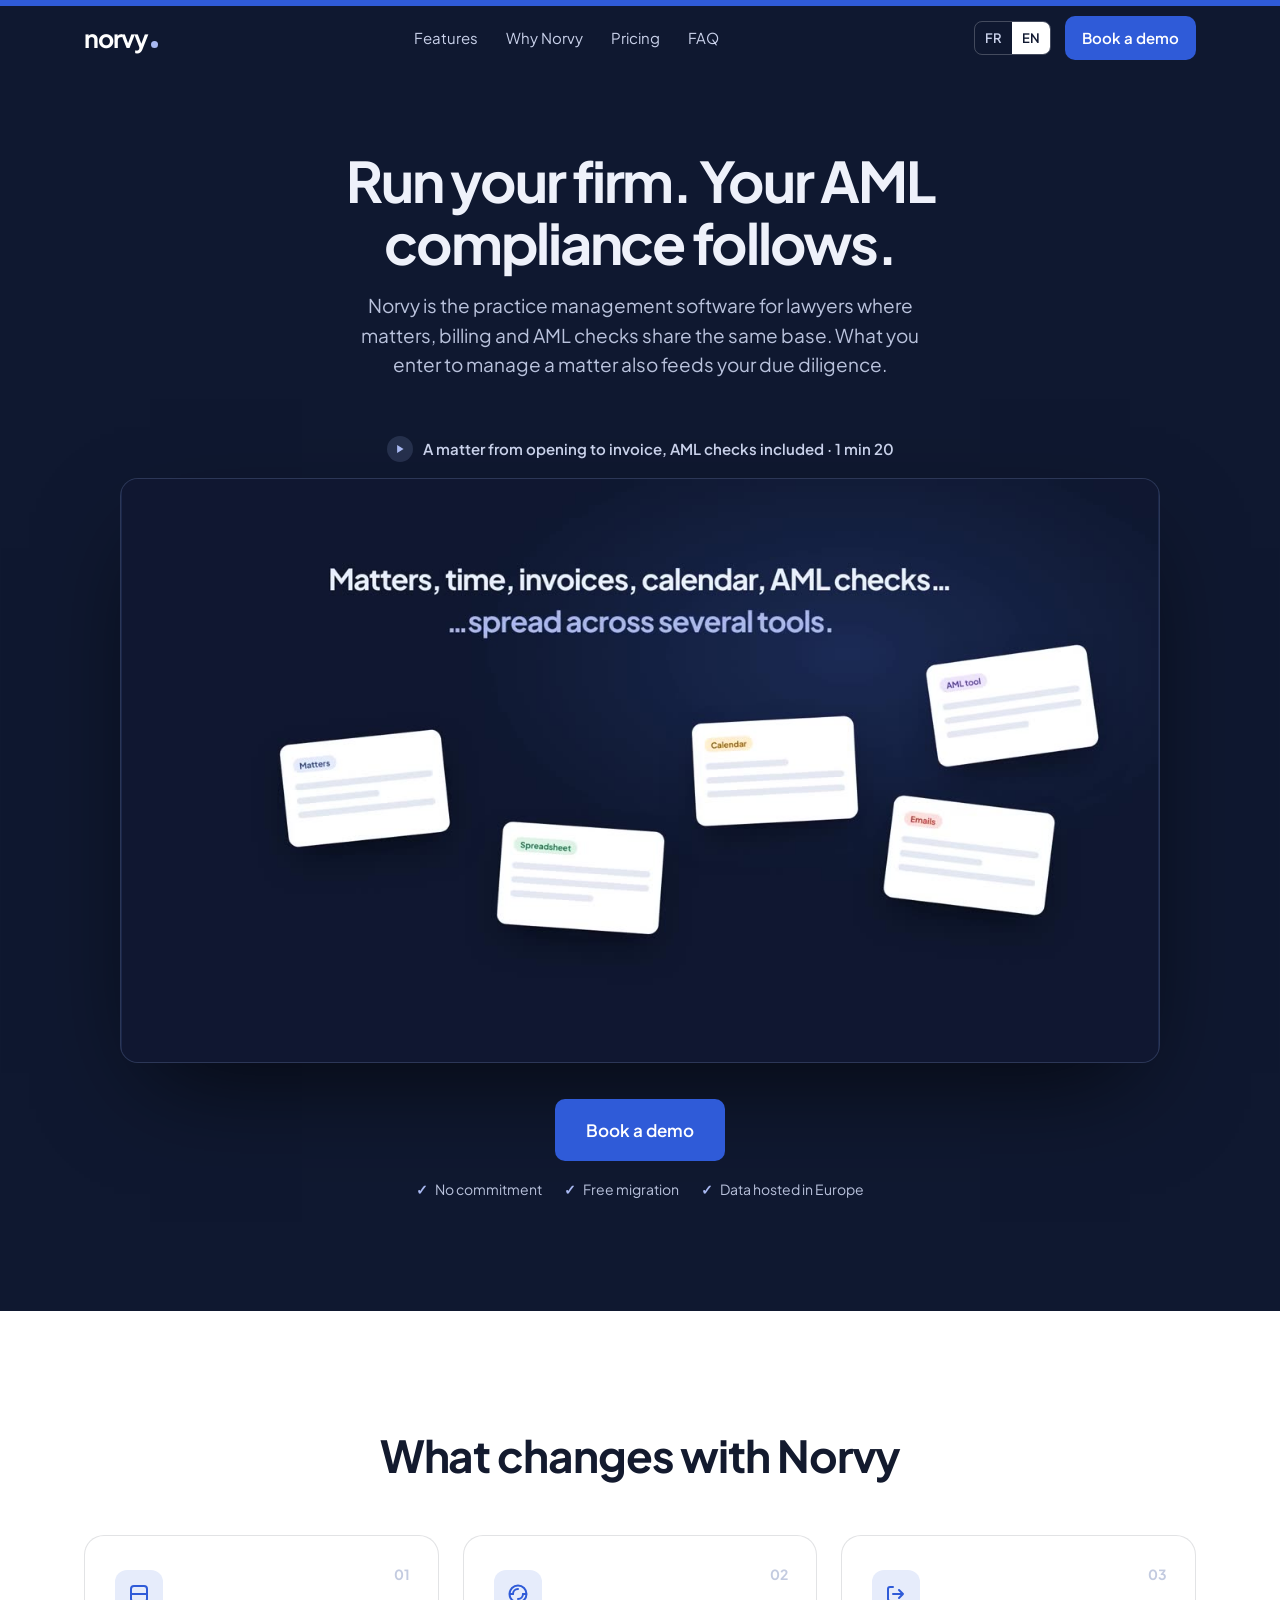
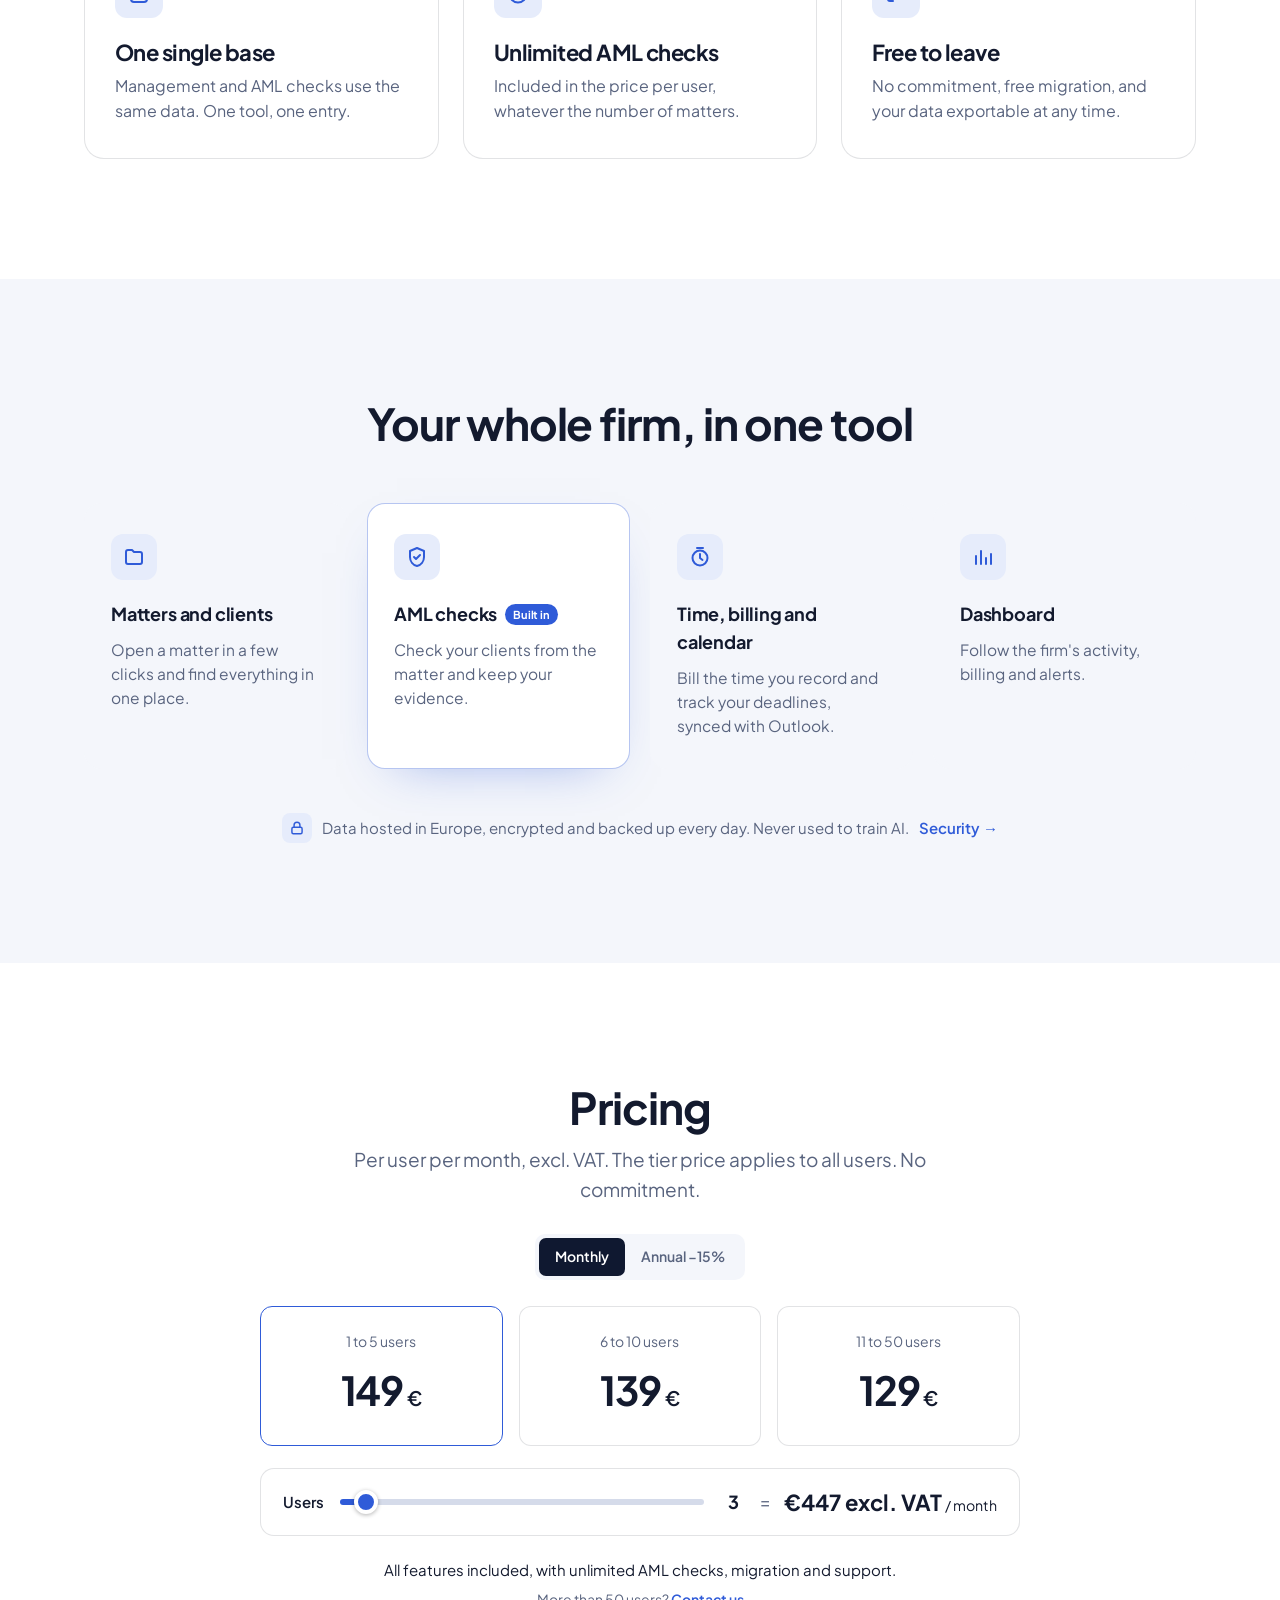
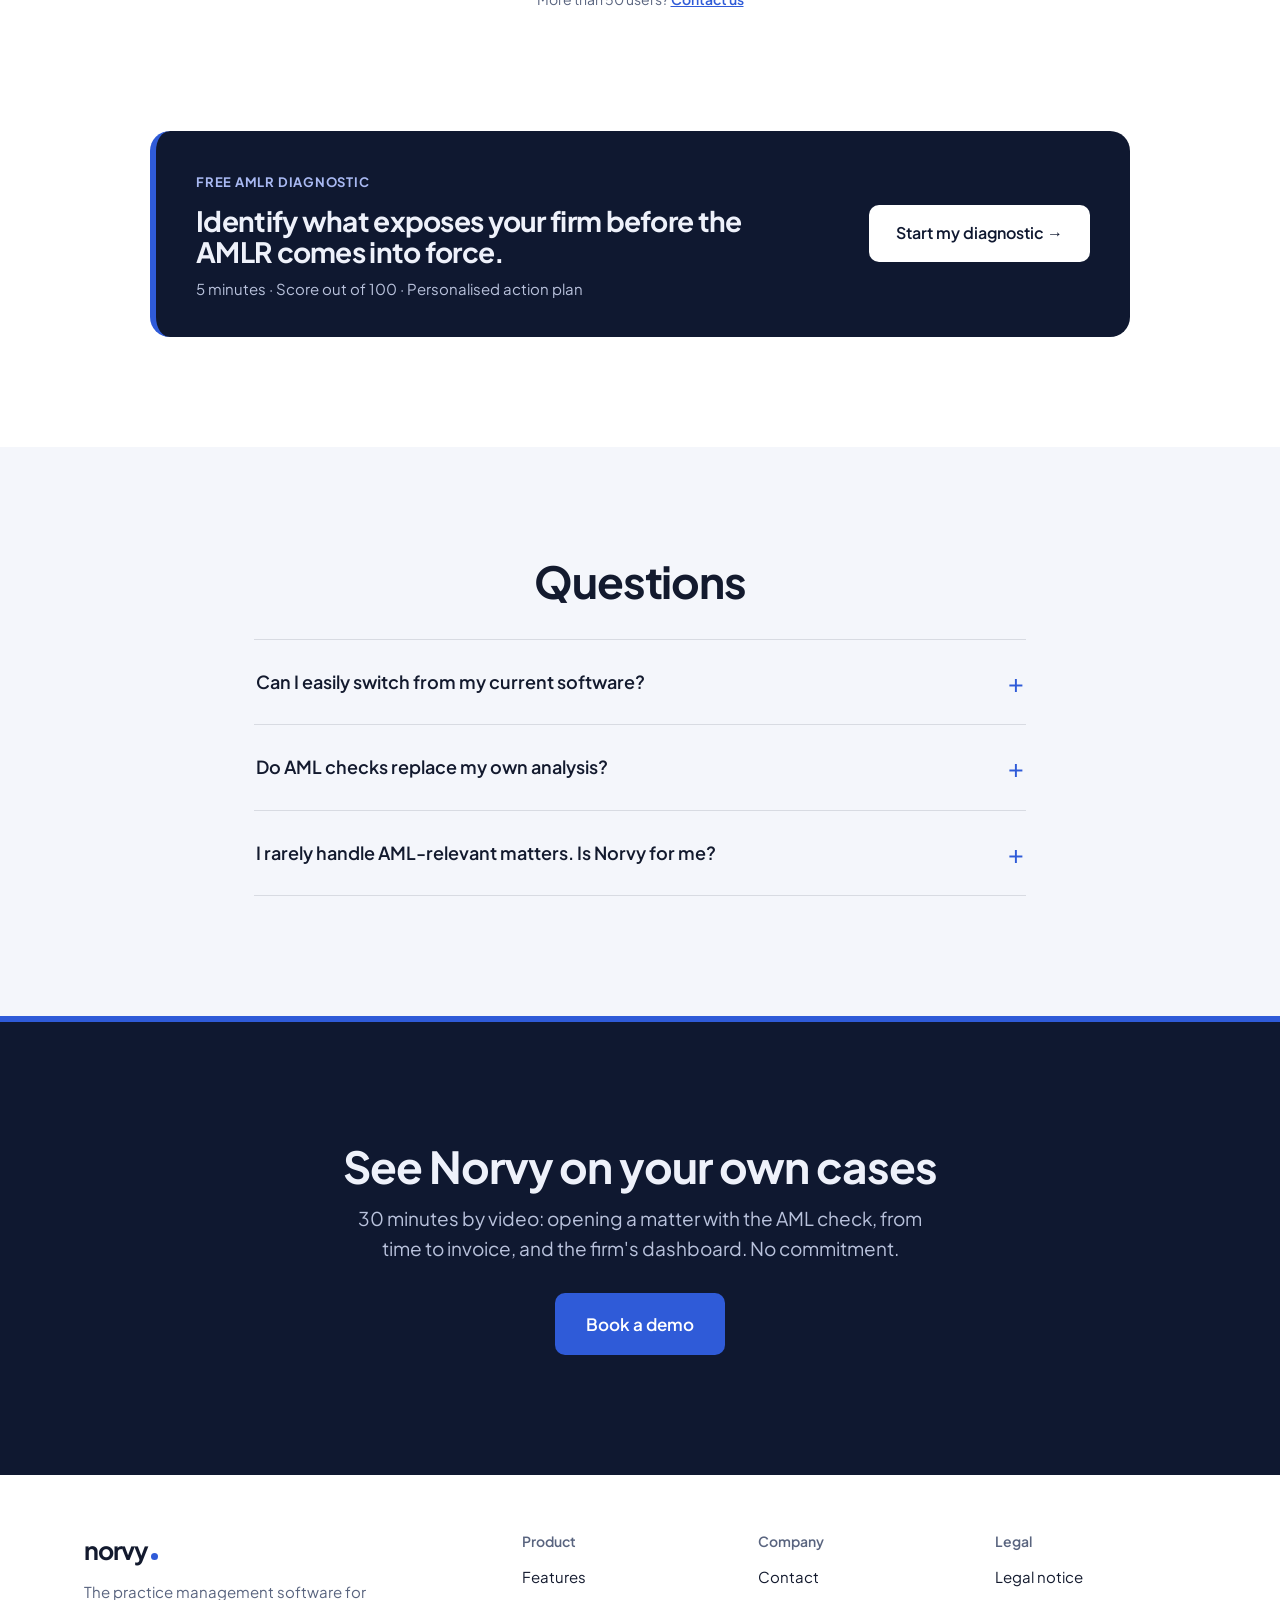
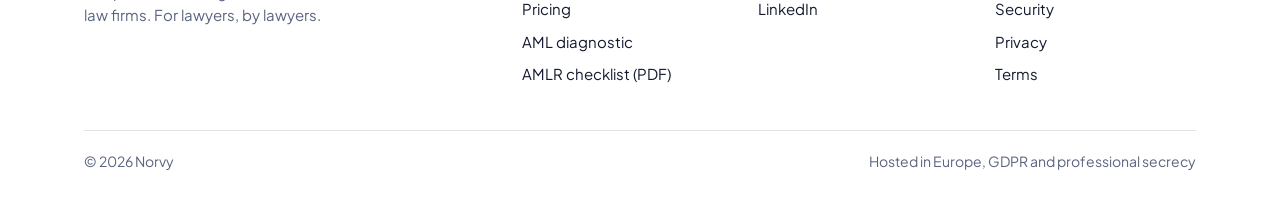
==== index.html @ cf304dd3 "Vidéo : organigramme de détention multi-niveaux (FR/EN) Co-Authored-By: Claude Opus 5.5 <noreply@ant" ====
<!DOCTYPE html>
<html lang="fr">
<head>
<meta charset="utf-8">
<meta name="viewport" content="width=device-width, initial-scale=1">
<title>Norvy — Gérez votre cabinet. Votre conformité AML suit.</title>
<meta name="description" content="Norvy, le logiciel de gestion pour avocats où dossiers, facturation et contrôles AML partagent la même base. Sans engagement, migration offerte.">
<meta name="theme-color" content="#0F1830">
<link rel="icon" href="favicon.svg" type="image/svg+xml">
<link rel="canonical" href="https://www.norvy.lu/">
<meta property="og:type" content="website">
<meta property="og:site_name" content="Norvy">
<meta property="og:url" content="https://www.norvy.lu/">
<meta property="og:title" content="Gérez votre cabinet. Votre conformité AML suit. — Norvy">
<meta property="og:description" content="Dossiers, heures, factures, agenda et contrôles AML dans un seul outil.">
<meta property="og:image" content="https://www.norvy.lu/og-image.png">
<meta property="og:image:width" content="1200">
<meta property="og:image:height" content="630">
<meta property="og:locale" content="fr_FR">
<meta property="og:locale:alternate" content="en_GB">
<meta name="twitter:card" content="summary_large_image">
<link rel="preload" href="assets/fonts/jakarta.woff2" as="font" type="font/woff2" crossorigin>
<link href="https://assets.calendly.com/assets/external/widget.css" rel="stylesheet">
<script src="https://assets.calendly.com/assets/external/widget.js" async></script>
<style>
@font-face{font-family:"Jakarta";src:url(assets/fonts/jakarta.woff2) format("woff2");font-weight:200 800;font-style:normal;font-display:swap}
:root{--ink:#0F1830;--navy:#1A2649;--paper:#F4F6FB;--text:#131A2E;--muted:#59647F;--blue:#2F5BD8;--peri:#A9B9F2;--line:rgba(19,26,46,.12);--band:6px;
  --ok:#16794A;--okbg:#DDF3E6;--warn:#9A6400;--warnbg:#FFF0D1;--bad:#C2372D;--badbg:#FBE1DF;--app:#4F6CA8}
*{box-sizing:border-box}
html{scroll-behavior:smooth;scroll-padding-top:72px}
body{margin:0;font-family:"Jakarta",-apple-system,BlinkMacSystemFont,"Segoe UI",Arial,sans-serif;color:var(--text);background:#fff;font-size:17px;line-height:1.55;-webkit-font-smoothing:antialiased}
a{color:inherit}
:focus-visible{outline:3px solid var(--blue);outline-offset:3px;border-radius:6px}
.wrap{max-width:1160px;margin:0 auto;padding:0 24px}
h1,h2,h3{margin:0;font-weight:700;letter-spacing:-.025em;line-height:1.1}
h2{font-size:clamp(30px,4vw,44px)}
.sub{font-size:19px;color:var(--muted);max-width:600px;margin:14px 0 0}
.dark .sub{color:#B9C2DC}
section{padding:100px 0}
.dark{background:var(--ink);color:#EEF1FA}
.paper{background:var(--paper)}
.center{text-align:center}.center .sub{margin-left:auto;margin-right:auto}
.btn{display:inline-flex;align-items:center;justify-content:center;gap:10px;font:inherit;font-size:16px;font-weight:600;text-decoration:none;padding:15px 26px;border-radius:10px;border:1.5px solid transparent;cursor:pointer;transition:background .15s,transform .15s}
.btn:hover{transform:translateY(-1px)}
.btn-primary{background:var(--blue);color:#fff}.btn-primary:hover{background:#2449B8}
.btn-ghost{background:transparent;color:inherit;border-color:currentColor}
.btn-light{background:#fff;color:var(--ink)}.btn-light:hover{background:#E6EBFA}
.ctas{display:flex;gap:14px;flex-wrap:wrap}

/* nav */
.nav{position:sticky;top:0;z-index:60;background:var(--ink);color:#fff;border-top:var(--band) solid var(--blue)}
.nav .wrap{height:64px;display:flex;align-items:center;justify-content:space-between;gap:20px}
.logo{font-size:25px;font-weight:700;letter-spacing:-.04em;text-decoration:none;color:#fff}
.logo i{display:inline-block;width:7px;height:7px;border-radius:50%;background:var(--peri);margin-left:3px}
.navlinks{display:flex;gap:28px;font-size:15px}
.navlinks a{text-decoration:none;color:#C9D1EA}.navlinks a:hover{color:#fff}
.navright{display:flex;align-items:center;gap:14px}
.lang{display:inline-flex;border:1px solid rgba(255,255,255,.22);border-radius:8px;overflow:hidden}
.lang button{font:inherit;font-size:13px;font-weight:600;background:transparent;color:#C9D1EA;border:0;padding:6px 10px;cursor:pointer}
.lang button[aria-pressed="true"]{background:#fff;color:var(--ink)}
.nav .btn{padding:9px 16px;font-size:15px}
.burger{display:none;background:none;border:0;color:#fff;cursor:pointer;padding:8px}
.mobmenu{display:none;background:var(--ink);border-top:1px solid rgba(255,255,255,.1)}
.mobmenu a{display:block;padding:16px 24px;color:#fff;text-decoration:none;border-bottom:1px solid rgba(255,255,255,.08)}
.mobmenu.open{display:block}

/* hero */
.hero{padding:80px 0 0;text-align:center;overflow:hidden}
.hero h1{font-size:clamp(38px,5.6vw,66px);letter-spacing:-.04em;max-width:900px;margin:0 auto}
.hero .sub{font-size:20px;margin:20px auto 34px;max-width:640px}
.hero .ctas{justify-content:center}
.play{display:inline-flex;width:30px;height:30px;border-radius:50%;background:rgba(47,91,216,.15);align-items:center;justify-content:center}
.btn-light .play{background:#E6ECFB}
.shotlabel{display:inline-block;margin:64px 0 14px;font-size:14px;color:var(--peri);font-weight:600}
.herostage{max-width:900px;margin:52px auto 0;position:relative}

/* maquette d'application (données fictives) */
.app{background:#F3F5F9;border-radius:16px 16px 0 0;box-shadow:0 30px 80px -20px rgba(0,0,0,.55);overflow:hidden;font-size:13px;color:#1B2235;text-align:left}
.app.round{border-radius:16px}
.app-top{background:#181C24;color:#fff;display:flex;align-items:center;justify-content:space-between;padding:12px 16px;gap:10px}
.app-top .lg{display:flex;align-items:center;gap:8px;font-weight:700;font-size:16px;letter-spacing:-.03em}
.app-top .lg b{display:inline-flex;width:24px;height:24px;border-radius:6px;background:var(--app);align-items:center;justify-content:center;font-size:13px}
.app-top .ttl{font-size:12px;color:#9AA4BE}
.app-body{padding:16px}
.welcome{background:#232A3B;color:#fff;border-radius:12px;padding:16px 18px}
.welcome small{color:#9AA4BE;font-size:11px}
.welcome strong{display:block;font-size:19px;margin:4px 0 2px;letter-spacing:-.02em}
.welcome p{margin:0;color:#B9C2DC;font-size:12px}
.kpis{display:grid;grid-template-columns:repeat(4,1fr);gap:8px;margin-top:12px}
.kpis div{background:#fff;border:1px solid #E1E5EE;border-radius:10px;padding:10px 12px}
.kpis small{display:block;font-size:10.5px;color:#7A849E;font-weight:600}
.kpis b{display:block;font-size:21px;letter-spacing:-.02em;margin-top:2px}
.kpis em{font-style:normal;font-size:11px;color:#7A849E}
.toasts{position:absolute;right:-230px;top:40px;display:grid;gap:10px;width:290px;z-index:2}
.toast{background:#fff;border-radius:12px;padding:12px 14px;box-shadow:0 16px 40px -12px rgba(0,0,0,.45);display:flex;gap:10px;align-items:center;font-size:13px;color:#1B2235;text-align:left;opacity:0;transform:translateX(24px)}
.toast b{display:block;font-size:13px}.toast span{color:#7A849E;font-size:12px}
.toast i{flex:none;width:30px;height:30px;border-radius:8px;display:flex;align-items:center;justify-content:center;font-style:normal;font-weight:800}
.go .toast{animation:toastin .5s ease forwards}
.go .toast:nth-child(2){animation-delay:1.4s}.go .toast:nth-child(3){animation-delay:2.8s}
@keyframes toastin{to{opacity:1;transform:none}}
.pill{display:inline-block;font-size:11px;font-weight:700;padding:3px 9px;border-radius:999px;white-space:nowrap}
.pill.ok{background:var(--okbg);color:var(--ok)}.pill.warn{background:var(--warnbg);color:var(--warn)}.pill.blue{background:#E6ECFB;color:#2F4A86}

/* moments de la journée */
.moments{display:grid;gap:96px;margin-top:64px}
.moment{display:grid;grid-template-columns:1fr 1.15fr;gap:64px;align-items:center}
.moment:nth-child(even) .mtext{order:2}
.moment>*,.diag>*,.pricebox>*{min-width:0}
.mnum{display:inline-flex;align-items:center;gap:10px;font-size:14px;font-weight:700;color:var(--blue);margin-bottom:12px}
.mnum b{display:inline-flex;width:28px;height:28px;border-radius:50%;background:var(--blue);color:#fff;align-items:center;justify-content:center;font-size:13px}
.moment h3{font-size:clamp(26px,3vw,34px)}
.moment p{font-size:18px;color:var(--muted);margin:12px 0 0;max-width:460px}
.gain{display:inline-flex;align-items:center;gap:8px;margin-top:18px;font-size:15px;font-weight:600;color:var(--ok);background:var(--okbg);padding:6px 12px;border-radius:999px}
.mvis .app{border-radius:16px;box-shadow:0 24px 60px -24px rgba(15,24,48,.45);border:1px solid #E1E5EE}
.mvis .app-body{min-height:300px}

/* animations communes */
.f{opacity:0;transform:translateY(8px);transition:opacity .4s ease,transform .4s ease}
.f.on{opacity:1;transform:none}
.field{background:#fff;border:1px solid #E1E5EE;border-radius:9px;padding:9px 12px;margin-bottom:8px;display:flex;justify-content:space-between;gap:10px}
.field small{color:#7A849E;font-size:11px;font-weight:600}
.field span{font-weight:600;font-size:13px;text-align:right}
.search{display:flex;align-items:center;gap:10px;background:#fff;border:2px solid var(--app);border-radius:10px;padding:11px 13px;margin-bottom:14px;font-size:15px;font-weight:600}
.caret{display:inline-block;width:2px;height:18px;background:var(--app);animation:blink 1s steps(1) infinite;vertical-align:middle}
@keyframes blink{50%{opacity:0}}
.chk{display:flex;align-items:center;justify-content:space-between;gap:10px;background:#fff;border:1px solid #E1E5EE;border-radius:9px;padding:11px 12px;margin-bottom:8px;font-weight:600}
.st{width:22px;height:22px;border-radius:50%;flex:none;border:2.5px solid #D5DCEB;border-top-color:var(--app);animation:spin .8s linear infinite}
.chk.done .st{animation:none;border:0;background:var(--ok);position:relative}
.chk.done .st::after{content:"";position:absolute;left:7px;top:4px;width:6px;height:10px;border:solid #fff;border-width:0 2.5px 2.5px 0;transform:rotate(45deg)}
.chk.flag .st{animation:none;border:0;background:#E7A529;position:relative}
.chk.flag .st::after{content:"!";position:absolute;inset:0;color:#fff;font-weight:800;text-align:center;line-height:22px;font-size:13px}
@keyframes spin{to{transform:rotate(360deg)}}
.banner{display:flex;align-items:center;gap:10px;background:var(--okbg);color:var(--ok);border-radius:10px;padding:11px 14px;font-weight:700;margin-top:12px}
.trow{display:grid;grid-template-columns:1fr auto;gap:10px;background:#fff;border:1px solid #E1E5EE;border-radius:9px;padding:10px 12px;margin-bottom:8px}
.trow span{color:#7A849E;font-size:12px}
.invoice{background:#fff;border:1px solid #E1E5EE;border-radius:12px;padding:16px;position:relative;margin-top:10px;overflow:hidden}
.invoice .tot{font-size:24px;font-weight:700;letter-spacing:-.02em}
.stamp{position:absolute;right:16px;top:14px;border:3px solid var(--ok);color:var(--ok);font-weight:800;font-size:15px;padding:3px 10px;border-radius:6px;transform:rotate(-8deg) scale(1.6);opacity:0;transition:transform .35s cubic-bezier(.3,1.6,.6,1),opacity .2s}
.stamp.on{transform:rotate(-8deg) scale(1);opacity:1}
.btnmock{display:inline-block;background:var(--app);color:#fff;font-weight:700;border-radius:8px;padding:9px 14px;font-size:13px}
.btnmock.press{animation:press .5s ease}
@keyframes press{50%{transform:scale(.94);background:#3B568F}}
.week{display:grid;grid-template-columns:repeat(5,1fr);gap:6px}
.week .d{background:#fff;border:1px solid #E1E5EE;border-radius:9px;min-height:200px;padding:8px 6px}
.week .d small{display:block;text-align:center;font-weight:700;color:#7A849E;font-size:11px;margin-bottom:8px}
.ev{border-radius:7px;padding:6px 7px;font-size:11px;font-weight:700;margin-bottom:6px;line-height:1.3}
.ev.a{background:#E6ECFB;color:#2F4A86}.ev.b{background:var(--warnbg);color:var(--warn)}.ev.c{background:var(--okbg);color:var(--ok)}
.notif{display:flex;align-items:center;gap:10px;background:#232A3B;color:#fff;border-radius:10px;padding:10px 12px;margin-top:10px;font-size:12.5px}
.tl{list-style:none;margin:0;padding:0 0 0 18px;border-left:2px solid #D5DCEB}
.tl li{position:relative;padding:0 0 13px 10px;font-size:13px}
.tl li::before{content:"";position:absolute;left:-25px;top:3px;width:12px;height:12px;border-radius:50%;background:var(--app);border:2px solid #F3F5F9}
.tl time{display:inline-block;width:46px;color:#7A849E;font-weight:700}

/* avantages */
.why{display:grid;grid-template-columns:repeat(4,1fr);gap:18px;margin-top:48px}
.why div{background:#fff;border:1px solid var(--line);border-radius:16px;padding:26px}
.why .ico{width:46px;height:46px;border-radius:12px;background:#E6ECFB;color:var(--blue);display:flex;align-items:center;justify-content:center;margin-bottom:16px}
.why b{display:block;font-size:19px;letter-spacing:-.01em;margin-bottom:6px}
.why span{color:var(--muted);font-size:15px}

/* comparatif visuel */
.vswrap{overflow-x:auto;-webkit-overflow-scrolling:touch}
.vs{width:100%;border-collapse:collapse;margin-top:40px;font-size:16px;background:#fff;border-radius:14px;overflow:hidden;box-shadow:0 0 0 1px var(--line)}
.vs th,.vs td{padding:14px 18px;border-bottom:1px solid var(--line);text-align:center;vertical-align:middle}
.vs th[scope=row]{text-align:left;font-weight:500}
.vs thead th{font-size:15px;background:var(--ink);color:#fff;padding:18px}
.vs thead th:nth-child(2){background:var(--blue)}
.vs thead th:first-child{text-align:left;color:#B9C2DC;font-weight:500}
.vs td:nth-child(2){background:#F1F5FF}
.vs .grp th{background:var(--paper);text-align:left;font-size:14px;font-weight:700;color:var(--blue);padding:12px 18px}
.ic{display:inline-flex;align-items:center;justify-content:center;width:34px;height:34px;border-radius:50%;font-size:19px;font-weight:800;line-height:1}
.ic.y{background:#DDF3E6;color:#16794A}
.ic.n{background:#FBE1DF;color:#C2372D}
.ic.p{background:#FFF0D1;color:#9A6400}
.legend{display:flex;flex-wrap:wrap;gap:22px;margin-top:18px;font-size:14px;color:var(--muted)}
.legend span{display:inline-flex;align-items:center;gap:8px}
.legend .ic{width:22px;height:22px;font-size:12px}
.bonus{margin:22px 0 0;padding:16px 18px;border-radius:10px;background:rgba(169,185,242,.1);color:#C9D1EA;font-size:15px}
.bonus b{color:#fff}



.team{display:grid;grid-template-columns:repeat(3,1fr);gap:18px;margin-top:24px}
.team div{background:#fff;border:1px solid var(--line);border-left:var(--band) solid var(--blue);border-radius:14px;padding:22px}
.team b{display:block;font-size:18px;margin-bottom:4px}.team span{color:var(--muted);font-size:15px}
@media (max-width:860px){.team{grid-template-columns:1fr}}
/* diagnostic */
.diag{display:grid;grid-template-columns:1.1fr .9fr;gap:56px;align-items:center}
.gets{list-style:none;padding:0;margin:24px 0 30px;display:grid;gap:10px}
.gets li{display:flex;gap:10px;align-items:center;font-weight:600}
.gets li::before{content:"";width:22px;height:22px;border-radius:50%;background:var(--okbg) url("data:image/svg+xml,%3Csvg xmlns='http://www.w3.org/2000/svg' width='12' height='12'%3E%3Cpath d='M1.5 6.5l3 3 6-7' stroke='%2316794A' stroke-width='2' fill='none'/%3E%3C/svg%3E") center no-repeat;flex:none}
.gaugecard{background:#fff;border:1px solid var(--line);border-radius:18px;padding:30px;text-align:center;box-shadow:0 30px 70px -30px rgba(15,24,48,.35)}
.gaugecard small{color:var(--muted)}

/* tarifs */
.pricebox{display:grid;grid-template-columns:1.1fr .9fr;gap:24px;margin-top:44px;text-align:left}
.calc{background:#fff;border:1px solid var(--line);border-radius:18px;padding:32px}
.calc label{font-weight:600}
.users{display:flex;align-items:center;gap:16px;margin:14px 0 6px}
.users input{flex:1;-webkit-appearance:none;appearance:none;height:6px;border-radius:3px;background:#D5DBEA}
.users input::-webkit-slider-thumb{-webkit-appearance:none;width:26px;height:26px;border-radius:50%;background:var(--blue);border:4px solid #fff;box-shadow:0 1px 4px rgba(0,0,0,.3);cursor:pointer}
.users input::-moz-range-thumb{width:20px;height:20px;border-radius:50%;background:var(--blue);border:4px solid #fff;cursor:pointer}
.users output{font-size:28px;font-weight:700;min-width:46px;text-align:right}
.bill{display:inline-flex;background:var(--paper);border-radius:10px;padding:4px;margin-top:18px}
.bill button{font:inherit;font-size:14px;font-weight:600;padding:8px 16px;border-radius:7px;border:0;cursor:pointer;background:transparent;color:var(--muted)}
.bill button[aria-pressed="true"]{background:var(--ink);color:#fff}
.total{background:var(--ink);color:#fff;border-radius:18px;padding:32px;border-top:var(--band) solid var(--blue);display:flex;flex-direction:column}
.total .big{font-size:52px;font-weight:700;letter-spacing:-.04em;line-height:1;margin:8px 0}
.total .line{color:#B9C2DC;font-size:16px}
.total ul{list-style:none;padding:0;margin:22px 0 26px;display:grid;gap:9px;font-size:15px;color:#E3E8F7}
.total li::before{content:"✓";color:var(--peri);font-weight:800;margin-right:10px}
.total .btn{margin-top:auto}
.tiers{display:grid;grid-template-columns:repeat(3,1fr);gap:10px;margin-top:22px}
.tiers div{border:1.5px solid var(--line);border-radius:12px;padding:14px;transition:border-color .2s,background .2s}
.tiers div.on{border-color:var(--blue);background:#EDF1FD}
.tiers small{display:block;color:var(--muted);font-size:13px}
.tiers b{font-size:22px}

/* FAQ */
details{border-top:1px solid var(--line)}
details:last-of-type{border-bottom:1px solid var(--line)}
summary{list-style:none;cursor:pointer;padding:22px 2px;display:flex;justify-content:space-between;align-items:center;gap:20px;font-size:18px;font-weight:600}
summary::-webkit-details-marker{display:none}
summary::after{content:'+';font-size:26px;font-weight:400;color:var(--blue);transition:transform .2s;flex:none}
details[open] summary::after{transform:rotate(45deg)}
.faqa{padding:0 2px 24px;color:var(--muted);max-width:760px}

dialog{border:0;padding:0;border-radius:14px;background:#000;max-width:min(960px,92vw);width:100%}
dialog::backdrop{background:rgba(10,16,32,.8)}
dialog .x{position:absolute;top:10px;right:10px;z-index:2;background:rgba(255,255,255,.15);color:#fff;border:0;width:36px;height:36px;border-radius:50%;font-size:20px;cursor:pointer}

footer{padding:56px 0 36px;font-size:15px}
.fgrid{display:grid;grid-template-columns:2fr 1fr 1fr 1fr;gap:36px;padding-bottom:36px;border-bottom:1px solid var(--line)}
.fgrid h4{font-size:14px;color:var(--muted);margin:0 0 12px;font-weight:600}
.fgrid a{display:block;text-decoration:none;margin-bottom:9px}.fgrid a:hover{color:var(--blue)}
.flogo{font-size:25px;font-weight:700;letter-spacing:-.04em}.flogo i{display:inline-block;width:7px;height:7px;border-radius:50%;background:var(--blue);margin-left:3px}
.fbot{display:flex;justify-content:space-between;flex-wrap:wrap;gap:10px;padding-top:20px;color:var(--muted);font-size:14px}

@media (max-width:1520px){.toasts{display:none}}
.eyebrow{display:inline-block;font-size:14px;font-weight:600;color:var(--peri);letter-spacing:.02em;margin-bottom:18px}
.marks{display:flex;justify-content:center;flex-wrap:wrap;gap:8px 22px;margin-top:22px;font-size:14px;color:#B9C2DC}
.marks span{display:inline-flex;align-items:center;gap:7px}
.marks span::before{content:"✓";color:var(--peri);font-weight:800}
/* vous vous reconnaissez */
.pains{display:grid;grid-template-columns:repeat(4,1fr);gap:16px;margin-top:44px}
.pain{background:#fff;border:1px solid var(--line);border-radius:16px;padding:24px;text-align:left;opacity:0;transform:translateY(16px);transition:opacity .5s ease,transform .5s ease}
.pain.on{opacity:1;transform:none}
.pain .ico{width:44px;height:44px;border-radius:12px;background:var(--badbg);color:var(--bad);display:flex;align-items:center;justify-content:center;margin-bottom:14px}
.pain b{display:block;font-size:17px;line-height:1.35;letter-spacing:-.01em}
.answer{margin:40px auto 0;display:inline-flex;align-items:center;gap:12px;font-size:clamp(22px,2.6vw,28px);font-weight:700;letter-spacing:-.02em;color:var(--blue);opacity:0;transform:scale(.96);transition:opacity .5s ease,transform .5s ease}
.answer.on{opacity:1;transform:none}
/* changement de logiciel */
.steps{display:grid;grid-template-columns:repeat(3,1fr);gap:18px;margin-top:44px;counter-reset:st;position:relative}
.step{background:#fff;border:1px solid var(--line);border-radius:16px;padding:26px;text-align:left;opacity:0;transform:translateY(16px);transition:opacity .5s ease,transform .5s ease}
.step.on{opacity:1;transform:none}
.step i{display:inline-flex;width:36px;height:36px;border-radius:50%;background:var(--blue);color:#fff;font-style:normal;font-weight:700;align-items:center;justify-content:center;margin-bottom:14px}
.step b{display:block;font-size:19px;letter-spacing:-.01em;margin-bottom:6px}
.step span{color:var(--muted);font-size:15px}
.step em{display:table;margin-top:14px;font-style:normal;font-size:13px;font-weight:700;color:var(--ok);background:var(--okbg);padding:4px 10px;border-radius:999px}
/* bonus diagnostic */
.bonusbox{display:flex;align-items:center;justify-content:space-between;gap:28px;background:#fff;border:1px solid var(--line);border-left:var(--band) solid var(--blue);border-radius:16px;padding:28px 32px}
.bonusbox h2{font-size:clamp(22px,2.6vw,28px)}
.bonusbox p{margin:8px 0 0;color:var(--muted);font-size:16px}
.bonusbox small{display:block;margin-top:10px;color:var(--muted);font-size:13px}
.bonusbox .ctas{flex:none}
.btn-lg{padding:17px 30px;font-size:17px}
.hero h1{font-size:clamp(34px,4.6vw,56px);max-width:860px}
.hero .sub{font-size:19px;margin:18px auto 30px;max-width:600px}
.hero .ctas{align-items:center;gap:22px}
.link-video{display:inline-flex;align-items:center;gap:9px;background:none;border:0;color:#C9D1EA;font:inherit;font-size:15px;font-weight:600;cursor:pointer;padding:8px 4px;text-decoration:underline;text-underline-offset:4px;text-decoration-color:rgba(201,209,234,.4)}
.link-video:hover{color:#fff}
.link-video .play{width:26px;height:26px;background:rgba(169,185,242,.15);color:var(--peri)}
.democap{margin:0 auto;padding:16px 0 0;font-size:13px;color:#8F9AB8;max-width:900px}
.mprob{font-size:15px!important;font-style:italic;color:#8A93AB!important;margin:0 0 8px!important}
.vs2 td{text-align:left;font-size:15px;color:var(--muted)}
.vs2 td:nth-child(3){color:var(--text);font-weight:600}
.vs2 td:nth-child(3)::before{content:"✓";color:var(--ok);font-weight:800;margin-right:8px}
.vs2 thead th:nth-child(2){background:var(--navy)}
.vs2 thead th:nth-child(3){background:var(--blue)}
.vs2 th[scope=row]{font-weight:700;width:24%}
.sgrid{display:grid;grid-template-columns:repeat(3,1fr);gap:18px;margin-top:44px}
.scard{border:1px solid var(--line);border-radius:16px;padding:24px;background:#fff}
.scard .ico{width:44px;height:44px;border-radius:12px;background:#E6ECFB;color:var(--blue);display:flex;align-items:center;justify-content:center;margin-bottom:14px}
.scard b{display:block;font-size:18px;margin-bottom:4px}.scard span{color:var(--muted);font-size:15px}
.team ul{margin:10px 0 0;padding:0;list-style:none;display:grid;gap:8px}
.team li{color:var(--muted);font-size:15px;padding-left:22px;position:relative}
.team li::before{content:"✓";position:absolute;left:0;color:var(--blue);font-weight:800}
.team{margin-top:44px}
.rules{list-style:none;padding:0;margin:20px auto 0;display:flex;flex-wrap:wrap;justify-content:center;gap:10px;max-width:900px}
.rules li{background:#fff;border:1px solid var(--line);border-radius:999px;padding:7px 14px;font-size:14px;color:var(--text)}
section.mini{padding:36px 0}
.diagline{margin:0;text-align:center;font-size:15px;color:var(--muted)}
.diagline b{color:var(--text)}.diagline a{color:var(--blue);font-weight:600;white-space:nowrap}
.showlist{list-style:none;padding:0;margin:26px auto 6px;display:grid;grid-template-columns:1fr 1fr;gap:12px;max-width:680px;text-align:left}
.showlist li{background:rgba(255,255,255,.06);border:1px solid rgba(255,255,255,.12);border-radius:12px;padding:14px 16px;font-size:16px}
.showlist li::before{content:"✓";color:var(--peri);font-weight:800;margin-right:10px}
.answer{text-decoration:none}
@media (max-width:640px){
  .vs2,.vs2 tbody,.vs2 tr,.vs2 th,.vs2 td{display:block;width:auto!important}
  .vs2 thead{display:none}
  .vs2 tr{border-bottom:1px solid var(--line);padding:14px 16px}
  .vs2 th[scope=row],.vs2 td{border:0;padding:3px 0;background:none!important}
  .vs2 th[scope=row]{font-size:16px;margin-bottom:4px}
  .vs2 td:nth-child(2)::before{content:"Outils séparés : ";font-weight:600;color:var(--text)}
  html[lang=en] .vs2 td:nth-child(2)::before{content:"Separate tools: "}
  .vs2 td:nth-child(3){color:var(--blue)}
}
/* v7 */
.findex{background:#fff;border-bottom:1px solid var(--line)}
.findex .wrap{display:flex;gap:6px;overflow-x:auto;padding-top:14px;padding-bottom:14px;scrollbar-width:none;justify-content:center}
.findex a{flex:none;text-decoration:none;font-size:14px;font-weight:600;color:var(--muted);padding:8px 14px;border-radius:999px;border:1px solid var(--line)}
.findex a:hover{color:var(--text);border-color:var(--text)}
.findex a.hl{color:var(--blue);border-color:rgba(47,91,216,.4);background:#EEF2FD}
section.feat{padding:96px 0}
.feat .moment{gap:72px}
.feat h2{font-size:clamp(28px,3.2vw,38px);margin-top:10px}
.flabel{display:inline-flex;align-items:center;gap:10px;flex-wrap:wrap;font-size:13px;font-weight:700;letter-spacing:.06em;text-transform:uppercase;color:var(--blue)}
.diff{font-style:normal;text-transform:none;letter-spacing:0;background:var(--blue);color:#fff;font-size:12px;padding:3px 10px;border-radius:999px}
.lead{font-size:18px;color:var(--muted);margin:14px 0 0;line-height:1.6}
.feat .moment p.lead{max-width:none}
.flist{list-style:none;padding:0;margin:22px 0 0;display:grid;gap:10px}
.flist li{position:relative;padding-left:28px;font-size:16px}
.flist li::before{content:"";position:absolute;left:0;top:3px;width:18px;height:18px;border-radius:50%;background:var(--okbg) url("data:image/svg+xml,%3Csvg xmlns='http://www.w3.org/2000/svg' width='10' height='10'%3E%3Cpath d='M1.5 5.5l2.5 2.5 4.5-6' stroke='%2316794A' stroke-width='1.8' fill='none'/%3E%3C/svg%3E") center no-repeat}
.ben{margin:24px 0 0!important;padding:14px 16px;border-left:3px solid var(--blue);background:rgba(47,91,216,.06);border-radius:0 10px 10px 0;font-size:16px!important;color:var(--text)!important;max-width:none!important}
.shot{margin:0;min-width:0}
.shot img{display:block;width:100%;height:auto;border-radius:14px;border:1px solid #E1E5EE;box-shadow:0 24px 60px -24px rgba(15,24,48,.45);background:#fff}
.shot figcaption{margin-top:10px;font-size:13px;color:var(--muted)}
.chart{background:#fff;border:1px solid #E1E5EE;border-radius:12px;padding:14px;margin-top:10px}
.chart small{font-size:11px;font-weight:600;color:#7A849E}
.bars{display:grid;grid-template-columns:repeat(6,1fr);gap:10px;height:150px;align-items:end;margin-top:12px}
.bars div{display:flex;gap:3px;align-items:end;height:100%;position:relative;padding-bottom:18px}
.bars i{flex:1;height:0;background:#C9D5F5;border-radius:4px 4px 0 0;transition:height .6s ease}
.bars i.c{background:var(--app)}
.bars i.on{height:var(--h)}
.bars span{position:absolute;bottom:0;left:0;right:0;text-align:center;font-size:10.5px;color:#7A849E;font-weight:600}
.lgd{display:flex;gap:16px;margin-top:8px;font-size:11px;color:#7A849E}
.lgd>span{display:inline-flex;align-items:center;gap:6px}.lgd i{width:10px;height:10px;border-radius:3px;background:#C9D5F5}.lgd i.c{background:var(--app)}
#migration .steps,#securite .sgrid{margin-top:36px}
#migration .step,#securite .scard{text-align:left}
.feat.paper .moment .mtext{order:2}
@media (max-width:860px){section.feat{padding:72px 0}.findex .wrap{justify-content:flex-start}}
@media (max-width:980px){.feat .moment .mtext{order:0!important}}
/* v8 : page courte */
section.calm{padding:120px 0}
.hero{padding-bottom:0}
.hero .herostage{margin-top:64px}
.tiles{display:grid;grid-template-columns:repeat(4,1fr);gap:20px;margin-top:56px}
.tile{padding:30px 26px;border-radius:18px;background:var(--paper);border:1px solid transparent}
.tile.hl{background:#fff;border-color:rgba(47,91,216,.35);box-shadow:0 20px 50px -30px rgba(47,91,216,.5)}
.tile .ico{width:46px;height:46px;border-radius:12px;background:#E6ECFB;color:var(--blue);display:flex;align-items:center;justify-content:center;margin-bottom:20px}
.tile b{display:flex;align-items:center;gap:8px;flex-wrap:wrap;font-size:18px;letter-spacing:-.01em}
.tile b em{font-style:normal;font-size:11px;font-weight:700;background:var(--blue);color:#fff;padding:2px 8px;border-radius:999px}
.tile p{margin:10px 0 0;color:var(--muted);font-size:15.5px;line-height:1.55}
.split .mvis .app{border-radius:16px;box-shadow:0 24px 60px -24px rgba(15,24,48,.45);border:1px solid #E1E5EE}
.split{display:grid;grid-template-columns:.9fr 1.1fr;gap:72px;align-items:center}
.split>*{min-width:0}
.kicker{display:inline-block;font-size:13px;font-weight:700;letter-spacing:.06em;text-transform:uppercase;color:var(--blue);margin-bottom:14px}
.split h2{font-size:clamp(28px,3.2vw,40px)}
.duo{display:grid;grid-template-columns:1fr 1fr;gap:24px;max-width:980px;margin:0 auto}
.duo>div{padding:36px;border:1px solid var(--line);border-radius:20px}
.duo .ico{width:46px;height:46px;border-radius:12px;background:#E6ECFB;color:var(--blue);display:flex;align-items:center;justify-content:center;margin-bottom:20px}
.duo h3{font-size:22px}.duo p{margin:10px 0 0;color:var(--muted)}
.duo a{display:inline-block;margin-top:14px;color:var(--blue);font-weight:600;text-decoration:none}
#tarifs .bill{margin-top:30px}
#tarifs .tiers{max-width:760px;margin:26px auto 0;gap:16px}
#tarifs .tiers div{background:#fff;padding:24px 18px;text-align:center}
#tarifs .tiers small{font-size:14px}
#tarifs .pr{display:block;margin-top:6px;font-size:20px;font-weight:600}
#tarifs .pr b{font-size:40px;letter-spacing:-.03em}
.calcline{display:flex;align-items:center;justify-content:center;flex-wrap:wrap;gap:14px;max-width:760px;margin:22px auto 0;padding:16px 22px;border-radius:14px;background:#fff;border:1px solid var(--line)}
.calcline label{font-weight:600;font-size:15px}
.calcline input{flex:1;min-width:140px;-webkit-appearance:none;appearance:none;height:6px;border-radius:3px;background:linear-gradient(90deg,var(--blue) var(--p,4%),#D5DBEA var(--p,4%))}
.calcline input::-webkit-slider-thumb{-webkit-appearance:none;width:24px;height:24px;border-radius:50%;background:var(--blue);border:4px solid #fff;box-shadow:0 1px 4px rgba(0,0,0,.3);cursor:pointer}
.calcline input::-moz-range-thumb{width:18px;height:18px;border-radius:50%;background:var(--blue);border:4px solid #fff;cursor:pointer}
.calcline output{font-weight:700;font-size:18px;min-width:26px}
.calcline .eq{color:var(--muted)}
.calcline b{font-size:22px}
.incl{margin:22px 0 0;font-size:15px;color:var(--text)}
.more{margin:8px 0 0;font-size:14px;color:var(--muted)}.more a{color:var(--blue);font-weight:600}
@media (max-width:980px){.tiles{grid-template-columns:1fr 1fr}.split{grid-template-columns:1fr;gap:36px}}
@media (max-width:640px){section.calm{padding:80px 0}.tiles,.duo{grid-template-columns:1fr}.duo>div{padding:26px}#tarifs .tiers{grid-template-columns:1fr}#tarifs .tiers div{display:flex;justify-content:space-between;align-items:center;text-align:left;padding:16px 18px}#tarifs .pr{margin:0}#tarifs .pr b{font-size:28px}.calcline{justify-content:flex-start}.hero .herostage{margin-top:44px}}
.hero{padding-bottom:110px!important}
.herovid{margin:56px auto 0;max-width:1040px}
.herovid video{display:block;width:100%;height:auto;aspect-ratio:16/9;border-radius:18px;background:var(--navy);box-shadow:0 40px 100px -30px rgba(0,0,0,.7);border:1px solid rgba(255,255,255,.08)}
.herocta{justify-content:center;margin-top:36px}
@media (max-width:640px){.hero{padding-bottom:72px!important}.herovid{margin-top:36px}.herovid video{border-radius:12px}.herocta{margin-top:26px}}
/* v9 */
.hero .marks{margin-top:18px}
.vidcap{display:flex;align-items:center;justify-content:center;gap:10px;text-align:left;margin-bottom:16px;font-size:15px;font-weight:600;color:#C9D1EA}
.vidcap .play{width:26px;height:26px;background:rgba(169,185,242,.15);color:var(--peri)}
.pillars{display:grid;grid-template-columns:repeat(3,1fr);gap:24px;margin-top:56px}
.pillar{position:relative;padding:34px 30px;border:1px solid var(--line);border-radius:20px;background:#fff}
.pillar .pn{position:absolute;top:28px;right:28px;font-size:14px;font-weight:700;color:#C3CBE0}
.pillar .ico{width:48px;height:48px;border-radius:12px;background:#E6ECFB;color:var(--blue);display:flex;align-items:center;justify-content:center;margin-bottom:22px}
.pillar h3{font-size:22px}.pillar p{margin:10px 0 0;color:var(--muted);font-size:16px}
.secline{display:flex;align-items:center;justify-content:center;flex-wrap:wrap;gap:10px;margin:44px auto 0;font-size:15px;color:var(--muted);text-align:center}
.secline .ico{width:30px;height:30px;border-radius:8px;background:#E6ECFB;color:var(--blue);display:inline-flex;align-items:center;justify-content:center}
.secline .ico svg{width:16px;height:16px}
.secline a{color:var(--blue);font-weight:600;text-decoration:none}
.amlr{padding:0 0 110px}
.amlrbox{display:flex;align-items:center;justify-content:space-between;gap:32px;max-width:980px;margin:0 auto;padding:36px 40px;border-radius:20px;background:var(--ink);color:#EEF1FA;border-left:var(--band) solid var(--blue)}
.amlrbox .kicker{color:var(--peri)}
.amlrbox h2{font-size:clamp(22px,2.4vw,28px);max-width:560px}
.amlrbox p{margin:10px 0 0;color:#B9C2DC;font-size:15px}
.amlrbox .btn{flex:none}.amlrbox .btn-light{color:var(--ink)}
#faq{padding-top:110px}
@media (max-width:860px){.vidcap{font-size:14px}.vidcap .play{flex:none}.pillars{grid-template-columns:1fr}.amlrbox{flex-direction:column;align-items:flex-start;padding:28px}}
/* barre mobile */
.mobcta{display:none}
@media (max-width:860px){
  .mobcta{display:block;position:fixed;left:0;right:0;bottom:0;z-index:70;padding:10px 16px calc(10px + env(safe-area-inset-bottom));background:rgba(15,24,48,.96);transform:translateY(110%);transition:transform .3s ease}
  .mobcta.show{transform:none}
  .mobcta .btn{width:100%}
}
@media (max-width:980px){
  .moment,.diag,.pricebox{grid-template-columns:1fr;gap:28px}
  .moment:nth-child(even) .mtext{order:0}
  .why,.pains{grid-template-columns:1fr 1fr}
  .steps,.sgrid{grid-template-columns:1fr}
  .sgrid{grid-template-columns:1fr 1fr}
  .bonusbox{flex-direction:column;align-items:flex-start}
  .kpis{grid-template-columns:1fr 1fr}
  .moments{gap:72px}
}
@media (max-width:860px){
  section{padding:76px 0}
  .navlinks,.nav .navright .btn{display:none}.burger{display:block}
  .fgrid{grid-template-columns:1fr}
  .vs{font-size:14px;min-width:520px}.vs2{min-width:0}.vs2 th[scope=row]{width:auto}.vs th,.vs td{padding:12px 6px}.vs .ic{width:28px;height:28px;font-size:15px}
}
@media (max-width:560px){.sgrid,.showlist{grid-template-columns:1fr}.hero .ctas{flex-direction:column;gap:8px}.pill{white-space:normal}.why,.pains{grid-template-columns:1fr}.hero .sub{font-size:18px}.ctas .btn{width:100%}.tiers{grid-template-columns:1fr}.week .d{min-height:170px}}
@media (prefers-reduced-motion:reduce){html{scroll-behavior:auto}*{animation:none!important;transition:none!important}.f,.toast,.pain,.step,.answer{opacity:1!important;transform:none!important}.bars i{height:var(--h)!important}}
</style>
</head>
<body>

<header class="nav">
  <div class="wrap">
    <a class="logo" href="#top" aria-label="Norvy">norvy<i></i></a>
    <nav class="navlinks" aria-label="Navigation">
      <a href="#fonctionnalites" data-en="Features">Fonctionnalités</a>
      <a href="#pourquoi" data-en="Why Norvy">Pourquoi Norvy</a>
      <a href="#tarifs" data-en="Pricing">Tarifs</a>
      <a href="#faq" data-en="FAQ">FAQ</a>
    </nav>
    <div class="navright">
      <div class="lang" role="group" aria-label="Langue / Language">
        <button type="button" data-lang="fr" aria-pressed="true">FR</button>
        <button type="button" data-lang="en" aria-pressed="false">EN</button>
      </div>
      <a class="btn btn-primary" href="#" onclick="return openCalendly(event)" data-en="Book a demo">Réserver une démo</a>
      <button class="burger" type="button" aria-expanded="false" aria-controls="mobmenu" aria-label="Menu" onclick="toggleMenu(this)"><svg width="24" height="24" viewBox="0 0 24 24" fill="none" stroke="currentColor" stroke-width="2" aria-hidden="true"><path d="M3 6h18M3 12h18M3 18h18"/></svg></button>
    </div>
  </div>
  <div class="mobmenu" id="mobmenu">
    <a href="#fonctionnalites" data-en="Features">Fonctionnalités</a>
    <a href="#pourquoi" data-en="Why Norvy">Pourquoi Norvy</a>
    <a href="#tarifs" data-en="Pricing">Tarifs</a>
    <a href="#faq" data-en="FAQ">FAQ</a>
    <a href="#" onclick="return openCalendly(event)" data-en="Book a demo">Réserver une démonstration</a>
  </div>
</header>

<main>

<section id="top" class="hero dark">
  <div class="wrap">
    <h1 data-en="Run your firm. Your AML compliance follows.">Gérez votre cabinet. Votre conformité AML suit.</h1>
    <p class="sub" data-en="Norvy is the practice management software for lawyers where matters, billing and AML checks share the same base. What you enter to manage a matter also feeds your due diligence.">Norvy est le logiciel de gestion pour avocats où dossiers, facturation et contrôles AML partagent la même base. Ce que vous saisissez pour gérer un dossier alimente aussi votre vigilance.</p>
    <figure class="herovid">
      <figcaption class="vidcap"><span class="play"><svg width="10" height="10" viewBox="0 0 14 14" aria-hidden="true"><path d="M3 1.5v11l9-5.5z" fill="currentColor"/></svg></span><span data-en="A matter from opening to invoice, AML checks included · 1 min 20">Un dossier de l'ouverture à la facture, contrôles AML compris · 1 min 20</span></figcaption>
      <video id="herov" src="norvy-presentation.mp4" poster="norvy-presentation-poster.jpg" data-en-src="norvy-presentation-en.mp4" data-en-poster="norvy-presentation-poster-en.jpg" autoplay muted loop playsinline preload="auto" aria-label="Présentation de Norvy en vidéo" data-en-aria="Norvy video overview"></video>
    </figure>
    <div class="ctas herocta">
      <a class="btn btn-primary btn-lg" href="#" onclick="return openCalendly(event)" data-en="Book a demo">Réserver une démonstration</a>
    </div>
    <div class="marks"><span data-en="No commitment">Sans engagement</span><span data-en="Free migration">Migration offerte</span><span data-en="Data hosted in Europe">Données hébergées en Europe</span></div>
  </div>
</section>

<section id="pourquoi" class="calm">
  <div class="wrap">
    <h2 class="center" data-en="What changes with Norvy">Ce qui change avec Norvy</h2>
    <div class="pillars">
<div class="pillar"><span class="pn">01</span><span class="ico"><svg width="22" height="22" viewBox="0 0 22 22" fill="none" stroke="currentColor" stroke-width="2" stroke-linecap="round" stroke-linejoin="round" aria-hidden="true"><rect x="3" y="3" width="16" height="16" rx="3"/><path d="M3 11h16"/></svg></span><h3 data-en="One single base">Une seule base</h3><p data-en="Management and AML checks use the same data. One tool, one entry.">Gestion et contrôles AML utilisent les mêmes données. Un seul outil, une seule saisie.</p></div>
<div class="pillar"><span class="pn">02</span><span class="ico"><svg width="22" height="22" viewBox="0 0 22 22" fill="none" stroke="currentColor" stroke-width="2" stroke-linecap="round" stroke-linejoin="round" aria-hidden="true"><path d="M6 11c0-2.8 2.2-5 5-5M16 11c0 2.8-2.2 5-5 5"/><path d="M3 11h3M16 11h3"/><circle cx="11" cy="11" r="8.5"/></svg></span><h3 data-en="Unlimited AML checks">Contrôles AML illimités</h3><p data-en="Included in the price per user, whatever the number of matters.">Inclus dans le prix par utilisateur, quel que soit le nombre de dossiers.</p></div>
<div class="pillar"><span class="pn">03</span><span class="ico"><svg width="22" height="22" viewBox="0 0 22 22" fill="none" stroke="currentColor" stroke-width="2" stroke-linecap="round" stroke-linejoin="round" aria-hidden="true"><path d="M8 4H5a2 2 0 00-2 2v10a2 2 0 002 2h3M14 7l4 4-4 4M18 11H8"/></svg></span><h3 data-en="Free to leave">Libre de partir</h3><p data-en="No commitment, free migration, and your data exportable at any time.">Sans engagement, migration offerte, et vos données exportables à tout moment.</p></div>
    </div>
  </div>
</section>

<section id="fonctionnalites" class="calm paper">
  <div class="wrap">
    <h2 class="center" data-en="Your whole firm, in one tool">Tout le cabinet, dans un seul outil</h2>
    <div class="tiles">
<div class="tile"><span class="ico"><svg width="22" height="22" viewBox="0 0 22 22" fill="none" stroke="currentColor" stroke-width="2" stroke-linecap="round" stroke-linejoin="round" aria-hidden="true"><path d="M3 6a2 2 0 012-2h4l2 2h6a2 2 0 012 2v8a2 2 0 01-2 2H5a2 2 0 01-2-2z"/></svg></span><b><span data-en="Matters and clients">Dossiers et clients</span></b><p data-en="Open a matter in a few clicks and find everything in one place.">Ouvrez un dossier en quelques clics et retrouvez tout au même endroit.</p></div>
<div class="tile hl"><span class="ico"><svg width="22" height="22" viewBox="0 0 22 22" fill="none" stroke="currentColor" stroke-width="2" stroke-linecap="round" stroke-linejoin="round" aria-hidden="true"><path d="M11 2l7 3v6c0 4.5-3 8-7 9-4-1-7-4.5-7-9V5z"/><path d="M8 11l2 2 4-4"/></svg></span><b><span data-en="AML checks">Vérifications AML</span> <em data-en="Built in">Intégré</em></b><p data-en="Check your clients from the matter and keep your evidence.">Vérifiez vos clients depuis le dossier et conservez vos justificatifs.</p></div>
<div class="tile"><span class="ico"><svg width="22" height="22" viewBox="0 0 22 22" fill="none" stroke="currentColor" stroke-width="2" stroke-linecap="round" stroke-linejoin="round" aria-hidden="true"><circle cx="11" cy="12" r="7.5"/><path d="M11 8v4l2.5 2M8 2h6"/></svg></span><b><span data-en="Time, billing and calendar">Temps, facturation et agenda</span></b><p data-en="Bill the time you record and track your deadlines, synced with Outlook.">Facturez le temps saisi et suivez vos échéances, synchronisées avec Outlook.</p></div>
<div class="tile"><span class="ico"><svg width="22" height="22" viewBox="0 0 22 22" fill="none" stroke="currentColor" stroke-width="2" stroke-linecap="round" stroke-linejoin="round" aria-hidden="true"><path d="M4 18V10M9 18V5M14 18v-6M19 18V8"/></svg></span><b><span data-en="Dashboard">Tableau de bord</span></b><p data-en="Follow the firm's activity, billing and alerts.">Suivez l'activité, la facturation et les alertes du cabinet.</p></div>
    </div>
    <p class="secline"><span class="ico"><svg width="22" height="22" viewBox="0 0 22 22" fill="none" stroke="currentColor" stroke-width="2" stroke-linecap="round" stroke-linejoin="round" aria-hidden="true"><rect x="4" y="10" width="14" height="9" rx="2"/><path d="M7 10V7a4 4 0 018 0v3"/></svg></span><span data-en="Data hosted in Europe, encrypted and backed up every day. Never used to train AI.">Données hébergées en Europe, chiffrées et sauvegardées chaque jour. Jamais utilisées pour entraîner une IA.</span> <a href="securite.html" data-en="Security →">Sécurité →</a></p>
  </div>
</section>

<section id="tarifs" class="calm">
  <div class="wrap center">
    <h2 data-en="Pricing">Tarifs</h2>
    <p class="sub" data-en="Per user per month, excl. VAT. The tier price applies to all users. No commitment.">Par utilisateur et par mois, HT. Le prix de la tranche s'applique à tous les utilisateurs. Sans engagement.</p>
    <div class="bill" role="group" aria-label="Paiement">
      <button type="button" id="billM" aria-pressed="true" data-en="Monthly">Mensuel</button>
      <button type="button" id="billY" aria-pressed="false" data-en="Annual −15%">Annuel −15 %</button>
    </div>
    <div class="tiers">
      <div data-t="1"><small data-en="1 to 5 users">1 à 5 utilisateurs</small><span class="pr"><b class="tp" data-m="149" data-y="127">149</b> €</span></div>
      <div data-t="2"><small data-en="6 to 10 users">6 à 10 utilisateurs</small><span class="pr"><b class="tp" data-m="139" data-y="118">139</b> €</span></div>
      <div data-t="3"><small data-en="11 to 50 users">11 à 50 utilisateurs</small><span class="pr"><b class="tp" data-m="129" data-y="110">129</b> €</span></div>
    </div>
    <div class="calcline">
      <label for="nusers" data-en="Users">Utilisateurs</label>
      <input id="nusers" type="range" min="1" max="50" value="3">
      <output id="nuOut">3</output>
      <span class="eq">=</span>
      <span><b id="tot">447 €</b> <small data-en="/ month">/ mois</small></span>
      <span id="totline" hidden></span>
    </div>
    <p class="incl" data-en="All features included, with unlimited AML checks, migration and support.">Toutes les fonctionnalités incluses, avec contrôles AML illimités, migration et accompagnement.</p>
    <p class="more"><span data-en="More than 50 users?">Plus de 50 utilisateurs ?</span> <a href="#" onclick="return openCalendly(event)" data-en="Contact us">Contactez-nous</a></p>
  </div>
</section>

<section id="amlr" class="amlr">
  <div class="wrap">
    <div class="amlrbox">
      <div><span class="kicker" data-en="Free AMLR diagnostic">Diagnostic AMLR gratuit</span>
        <h2 data-en="Identify what exposes your firm before the AMLR comes into force.">Identifiez ce qui expose votre cabinet avant l'entrée en vigueur de l'AMLR.</h2>
        <p data-en="5 minutes · Score out of 100 · Personalised action plan">5 minutes · Score sur 100 · Plan d'action personnalisé</p></div>
      <a class="btn btn-light" href="diagnostic.html" data-en="Start my diagnostic →">Commencer mon diagnostic →</a>
    </div>
  </div>
</section>

<section id="faq" class="calm paper">
  <div class="wrap" style="max-width:820px">
    <h2 class="center" style="margin-bottom:34px" data-en="Questions">Questions fréquentes</h2>
    <details><summary data-en="Can I easily switch from my current software?">Puis-je changer facilement de logiciel ?</summary><div class="faqa" data-en="Yes. Our team handles the migration after an audit of your tools. It is free.">Oui. Notre équipe s'occupe de la migration après un audit de vos outils. Elle est offerte.</div></details>
    <details><summary data-en="Do AML checks replace my own analysis?">Les vérifications AML remplacent-elles mon analyse ?</summary><div class="faqa" data-en="No. Norvy runs the checks and flags what to look at. You decide, and your decision is recorded.">Non. Norvy lance les vérifications et signale les points à examiner. Vous décidez, et votre décision est enregistrée.</div></details>
    <details><summary data-en="I rarely handle AML-relevant matters. Is Norvy for me?">Je fais peu de dossiers soumis à l'AML. Norvy m'est-il utile ?</summary><div class="faqa" data-en="Yes. Norvy is first of all a practice management tool. AML is there for the matters that need it.">Oui. Norvy est d'abord un logiciel de gestion de cabinet. L'AML est là pour les dossiers qui en ont besoin.</div></details>
  </div>
</section>

<section class="dark calm" style="border-top:var(--band) solid var(--blue)">
  <div class="wrap center" style="max-width:720px">
    <h2 data-en="See Norvy on your own cases">Voyez Norvy sur vos propres cas</h2>
    <p class="sub" data-en="30 minutes by video: opening a matter with the AML check, from time to invoice, and the firm's dashboard. No commitment.">30 minutes en visio : l'ouverture d'un dossier avec son contrôle AML, du temps à la facture, et le tableau de bord du cabinet. Sans engagement.</p>
    <div class="ctas" style="justify-content:center;margin-top:30px">
      <a class="btn btn-primary btn-lg" href="#" onclick="return openCalendly(event)" data-en="Book a demo">Réserver une démonstration</a>
    </div>
  </div>
</section>

</main>

<footer>
  <div class="wrap">
    <div class="fgrid">
      <div><div class="flogo">norvy<i></i></div><p style="color:var(--muted);max-width:300px;margin:10px 0 0" data-en="The practice management software for law firms. For lawyers, by lawyers.">Le logiciel de gestion pour cabinets d'avocats. For lawyers, by lawyers.</p></div>
      <div><h4 data-en="Product">Produit</h4><a href="#fonctionnalites" data-en="Features">Fonctionnalités</a><a href="#tarifs" data-en="Pricing">Tarifs</a><a href="diagnostic.html" data-en="AML diagnostic">Diagnostic AML</a><a href="Norvy-Checklist-AMLR-2024-1624.pdf" data-en-href="Norvy-AMLR-Checklist-2024-1624-EN.pdf" data-en="AMLR checklist (PDF)">Checklist AMLR (PDF)</a></div>
      <div><h4 data-en="Company">Société</h4><a href="#" onclick="return mailContact(event)">Contact</a><a href="https://www.linkedin.com/company/norvy/" target="_blank" rel="noopener">LinkedIn</a></div>
      <div><h4 data-en="Legal">Légal</h4><a href="legal.html#mentions" data-en="Legal notice">Mentions légales</a><a href="securite.html" data-en="Security">Sécurité</a><a href="legal.html#confidentialite" data-en="Privacy">Confidentialité</a><a href="cgu.html" data-en="Terms">CGU</a></div>
    </div>
    <div class="fbot"><span>© 2026 Norvy</span><span data-en="Hosted in Europe, GDPR and professional secrecy">Hébergé en Europe, RGPD et secret professionnel</span></div>
  </div>
</footer>


<dialog id="vid" aria-label="Vidéo de présentation de Norvy">
  <button class="x" type="button" onclick="closeVideo()" aria-label="Fermer">×</button>
  <video id="vidv" src="norvy-presentation.mp4" poster="norvy-presentation-poster.jpg" controls playsinline preload="none" style="width:100%;display:block"></video>
</dialog>

<script>
var CAL_URL='https://calendly.com/mchouhad-norvy/30min';
var CONTACT=['contact','norvy.fr'];
var LANG='fr';
var REDUCE=window.matchMedia&&window.matchMedia('(prefers-reduced-motion: reduce)').matches;
function T(fr,en){return LANG==='en'?en:fr;}
function applyLang(l){
  LANG=l==='en'?'en':'fr';document.documentElement.lang=LANG;
  document.querySelectorAll('[data-en]').forEach(function(el){if(el._fr===undefined)el._fr=el.innerHTML;el.innerHTML=LANG==='en'?el.getAttribute('data-en'):el._fr;});
  document.querySelectorAll('[data-en-href]').forEach(function(el){if(el._frhref===undefined)el._frhref=el.getAttribute('href');el.setAttribute('href',LANG==='en'?el.getAttribute('data-en-href'):el._frhref);});
  (function(){var v=document.getElementById('herov');if(!v)return;if(v._frsrc===undefined){v._frsrc=v.getAttribute('src');v._frposter=v.getAttribute('poster');}
    var src=LANG==='en'?v.getAttribute('data-en-src'):v._frsrc,po=LANG==='en'?v.getAttribute('data-en-poster'):v._frposter;
    if(v.getAttribute('src')!==src){v.setAttribute('poster',po);v.setAttribute('src',src);v.load();if(!REDUCE){var pr=v.play();if(pr&&pr.catch)pr.catch(function(){});}}
    v.setAttribute('aria-label',LANG==='en'?'Norvy video overview':'Présentation de Norvy en vidéo');})();
  document.querySelectorAll('[data-en-alt]').forEach(function(el){if(el._fralt===undefined)el._fralt=el.getAttribute('alt');el.setAttribute('alt',LANG==='en'?el.getAttribute('data-en-alt'):el._fralt);});
  document.querySelectorAll('.lang button').forEach(function(b){b.setAttribute('aria-pressed',String(b.dataset.lang===LANG));});
  document.title=T("Norvy — Gérez votre cabinet. Votre conformité AML suit.","Norvy — Run your firm. Your AML compliance follows.");
  try{localStorage.setItem('norvy-lang',LANG);}catch(e){}
  price();
}
document.querySelectorAll('.lang button').forEach(function(b){b.addEventListener('click',function(){applyLang(b.dataset.lang);});});
function openCalendly(e){if(e&&e.preventDefault)e.preventDefault();if(window.Calendly&&window.Calendly.initPopupWidget){window.Calendly.initPopupWidget({url:CAL_URL});}else{window.open(CAL_URL,'_blank','noopener');}return false;}
function mailContact(e){if(e)e.preventDefault();location.href='mailto:'+CONTACT[0]+'@'+CONTACT[1];return false;}
function toggleMenu(btn){var m=document.getElementById('mobmenu');var o=m.classList.toggle('open');btn.setAttribute('aria-expanded',String(o));}
document.querySelectorAll('#mobmenu a').forEach(function(a){a.addEventListener('click',function(){document.getElementById('mobmenu').classList.remove('open');});});
function openVideo(){var d=document.getElementById('vid');if(d.showModal)d.showModal();try{document.getElementById('vidv').play();}catch(e){}}
function closeVideo(){document.getElementById('vidv').pause();document.getElementById('vid').close();}
document.getElementById('vid').addEventListener('close',function(){document.getElementById('vidv').pause();});

/* ---------- Tarifs ---------- */
var billing='m';
function fmt(n){return Math.round(n).toLocaleString(LANG==='en'?'en-GB':'fr-FR');}
function eur(n){return LANG==='en'?'€'+fmt(n):fmt(n)+' €';}
function price(){
  var n=+document.getElementById('nusers').value;document.getElementById('nuOut').textContent=n;
  var tier=n<=5?1:n<=10?2:3;
  document.querySelectorAll('.tiers > div').forEach(function(d){d.classList.toggle('on',+d.dataset.t===tier);});
  document.querySelectorAll('.tp').forEach(function(p){p.textContent=p.getAttribute(billing==='y'?'data-y':'data-m');});
  var unit=+document.querySelector('.tiers > div[data-t="'+tier+'"] .tp').textContent;
  document.getElementById('tot').textContent=eur(n*unit)+T(' HT',' excl. VAT');var t=document.getElementById('nusers');t.style.setProperty('--p',((n-1)/49*100)+'%');
  document.getElementById('totline').textContent=n+' × '+eur(unit)+' '+T(n>1?'par utilisateur':'par utilisateur',n>1?'per user':'per user')+(billing==='y'?T(' · paiement annuel',' · annual payment'):'');
}
document.getElementById('nusers').addEventListener('input',price);
document.getElementById('billM').addEventListener('click',function(){billing='m';this.setAttribute('aria-pressed','true');document.getElementById('billY').setAttribute('aria-pressed','false');price();});
document.getElementById('billY').addEventListener('click',function(){billing='y';this.setAttribute('aria-pressed','true');document.getElementById('billM').setAttribute('aria-pressed','false');price();});

/* ---------- Animations (relancées à chaque passage, en boucle tant que visibles) ---------- */
function later(el,ms,fn){el._t=el._t||[];el._t.push(setTimeout(fn,ms));}
function stop(el){(el._t||[]).forEach(clearTimeout);el._t=[];}
function fades(el){return [].slice.call(el.querySelectorAll('.f'));}
function resetF(el){fades(el).forEach(function(f){f.classList.remove('on');});}
var ANIM={
  hero:function(el){
    el.classList.remove('go');void el.offsetWidth;el.classList.add('go');
    el.querySelectorAll('[data-count]').forEach(function(c){var to=+c.dataset.count,t0=null;
      function step(ts){if(!t0)t0=ts;var p=Math.min((ts-t0)/1400,1),v=Math.round(to*(1-Math.pow(1-p,3)));c.textContent=c.dataset.fmt?v.toLocaleString(LANG==='en'?'en-GB':'fr-FR'):v;if(p<1)requestAnimationFrame(step);}
      requestAnimationFrame(step);});
    return 0;
  },
  open:function(el){
    resetF(el);var tp=el.querySelector('.typed'),txt='Helix Holdings',i=0;tp.textContent='';
    (function type(){if(i<=txt.length){tp.textContent=txt.slice(0,i++);later(el,90,type);}else{fades(el).forEach(function(f,k){later(el,300+k*350,function(){f.classList.add('on');});});}})();
    return 7500;
  },
  checks:function(el){
    var rows=[].slice.call(el.querySelectorAll('.chk'));resetF(el);rows.forEach(function(r){r.classList.remove('done','flag');});
    rows.forEach(function(r,k){later(el,700+k*700,function(){r.classList.add(r.dataset.flag?'flag':'done');});});
    later(el,700+rows.length*700,function(){fades(el).forEach(function(f){f.classList.add('on');});});
    return 8000;
  },
  invoice:function(el){
    resetF(el);var st=el.querySelector('.stamp'),b=el.querySelector('.btnmock');st.classList.remove('on');b.classList.remove('press');
    var f=fades(el);
    f.slice(0,4).forEach(function(x,k){later(el,200+k*450,function(){x.classList.add('on');});});
    later(el,2300,function(){b.classList.add('press');});
    later(el,2800,function(){f[4].classList.add('on');});
    later(el,4300,function(){st.classList.add('on');});
    return 8000;
  },
  week:function(el){resetF(el);fades(el).forEach(function(f,k){later(el,300+k*450,function(){f.classList.add('on');});});return 7500;},
  proof:function(el){resetF(el);fades(el).forEach(function(f,k){later(el,300+k*550,function(){f.classList.add('on');});});return 7500;},
  pains:function(el){var c=[].slice.call(el.querySelectorAll('.pain')),ans=el.parentNode.querySelector('.answer');c.forEach(function(x){x.classList.remove('on');});ans.classList.remove('on');
    c.forEach(function(x,k){later(el,150+k*450,function(){x.classList.add('on');});});later(el,150+c.length*450+300,function(){ans.classList.add('on');});return 0;},
  pilot:function(el){var b=[].slice.call(el.querySelectorAll('.bars i'));b.forEach(function(x){x.classList.remove('on');});b.forEach(function(x,k){later(el,200+k*120,function(){x.classList.add('on');});});return 0;},
  steps:function(el){var c=[].slice.call(el.querySelectorAll('.step'));c.forEach(function(x){x.classList.remove('on');});c.forEach(function(x,k){later(el,150+k*500,function(){x.classList.add('on');});});return 0;},
  gauge:function(el){var arc=el.querySelector('.garc'),v=el.querySelector('.gval'),to=68;arc.style.strokeDashoffset=283;void arc.getBoundingClientRect();
    later(el,50,function(){arc.style.strokeDashoffset=283*(1-to/100);});
    var t0=null;function step(ts){if(!t0)t0=ts;var p=Math.min((ts-t0)/1400,1);v.textContent=Math.round(to*p);if(p<1)requestAnimationFrame(step);}requestAnimationFrame(step);return 0;}
};
function finalState(el){var k=el.dataset.anim;el.classList.add('go');el.querySelectorAll('.pain,.step,.bars i').forEach(function(x){x.classList.add('on');});if(k==='pains'){var a=el.parentNode.querySelector('.answer');if(a)a.classList.add('on');}fades(el).forEach(function(f){f.classList.add('on');});
  el.querySelectorAll('.chk').forEach(function(r){r.classList.add(r.dataset.flag?'flag':'done');});
  var tp=el.querySelector('.typed');if(tp)tp.textContent='Helix Holdings';var st=el.querySelector('.stamp');if(st)st.classList.add('on');
  if(k==='gauge'){el.querySelector('.garc').style.strokeDashoffset=283*(1-.68);el.querySelector('.gval').textContent='68';}}
function run(el){stop(el);var loop=ANIM[el.dataset.anim](el);if(loop){later(el,loop,function(){if(el._vis)run(el);});}}
(function(){var v=document.getElementById('herov');if(v&&REDUCE){v.removeAttribute('autoplay');v.pause();v.controls=true;}})();
var els=[].slice.call(document.querySelectorAll('[data-anim]'));
if(REDUCE||!('IntersectionObserver' in window)){els.forEach(finalState);}
else{var io=new IntersectionObserver(function(es){es.forEach(function(e){var el=e.target;if(e.isIntersecting){if(!el._vis){el._vis=true;run(el);}}else{el._vis=false;stop(el);}});},{threshold:.4});els.forEach(function(el){io.observe(el);});}

(function(){var b=document.getElementById('mobcta'),h=document.getElementById('top');if(!b||!('IntersectionObserver' in window)){if(b)b.classList.add('show');return;}
  new IntersectionObserver(function(es){b.classList.toggle('show',!es[0].isIntersecting);}).observe(h);})();
(function(){var l=null;try{l=new URLSearchParams(location.search).get('lang')||localStorage.getItem('norvy-lang');}catch(e){}
  if(!l){l=(navigator.language||'fr').toLowerCase().indexOf('fr')===0?'fr':'en';}applyLang(l);})();
</script>
</body>
</html>
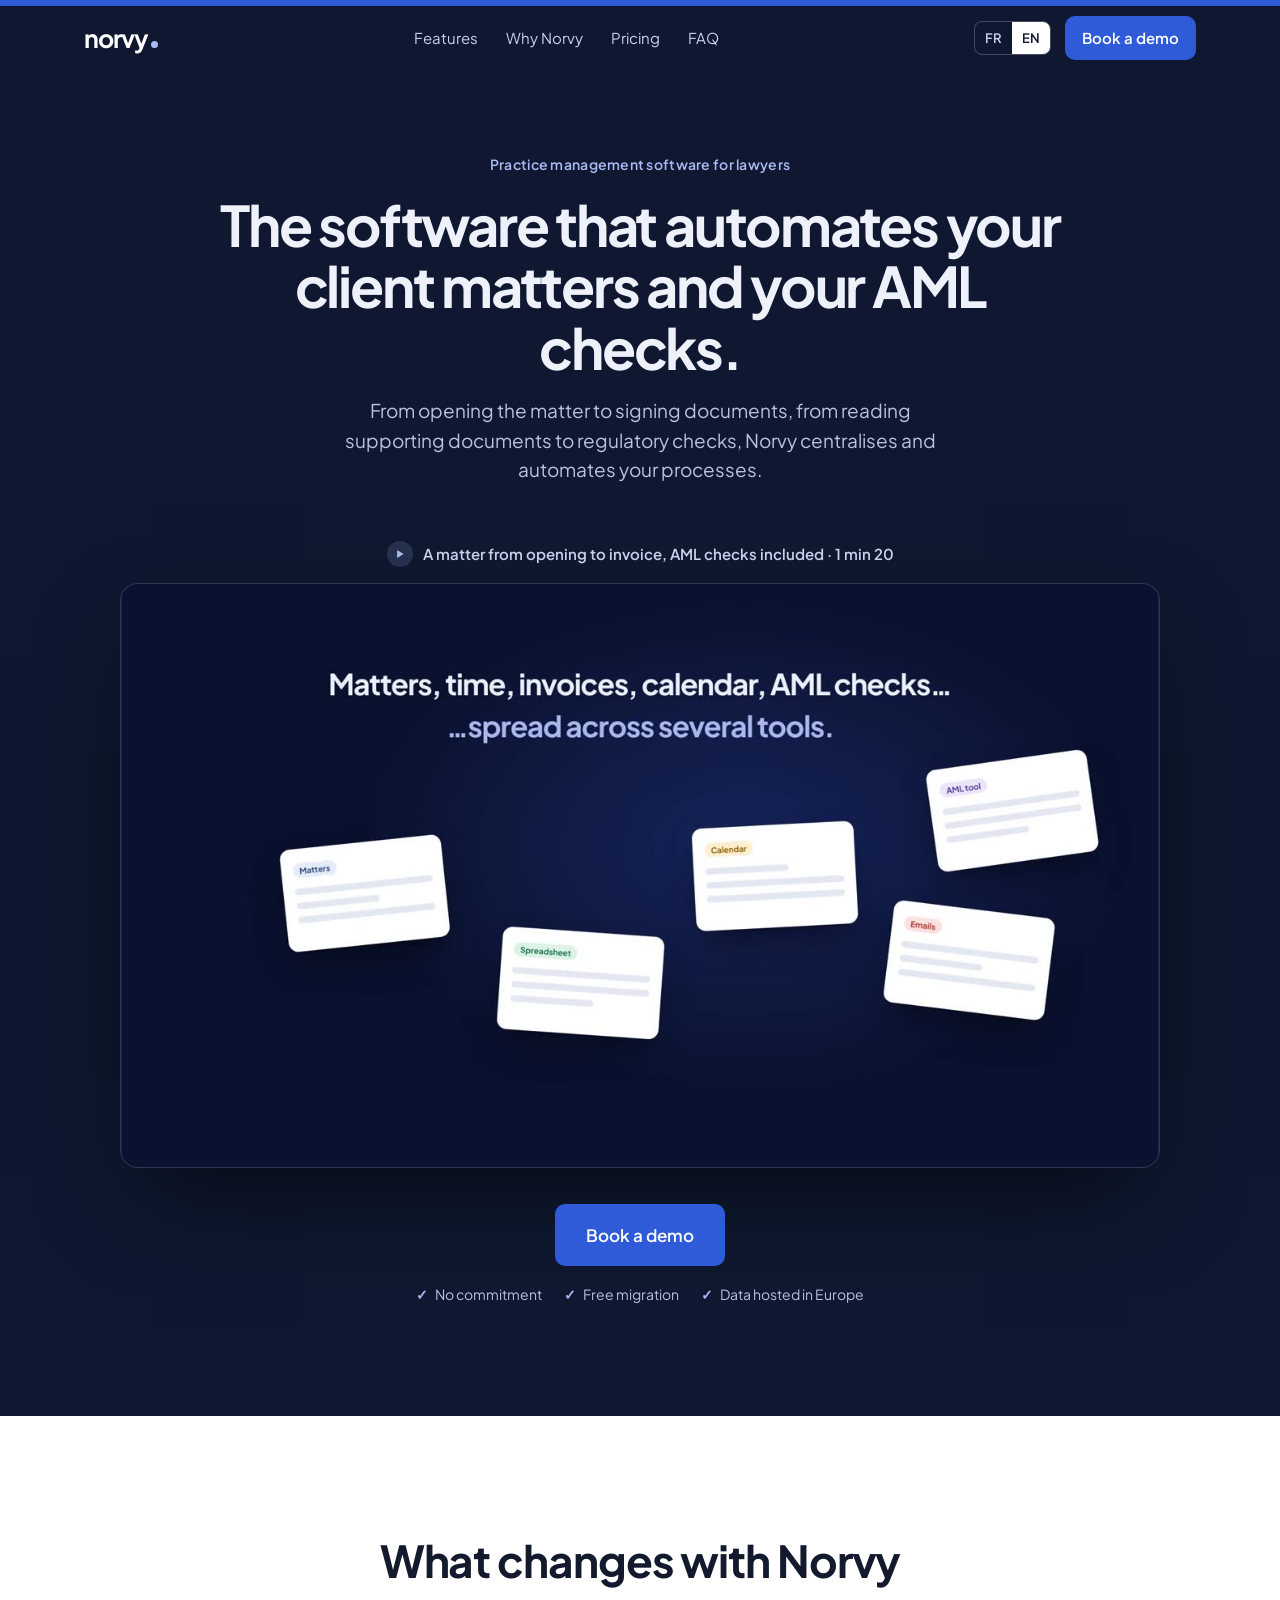
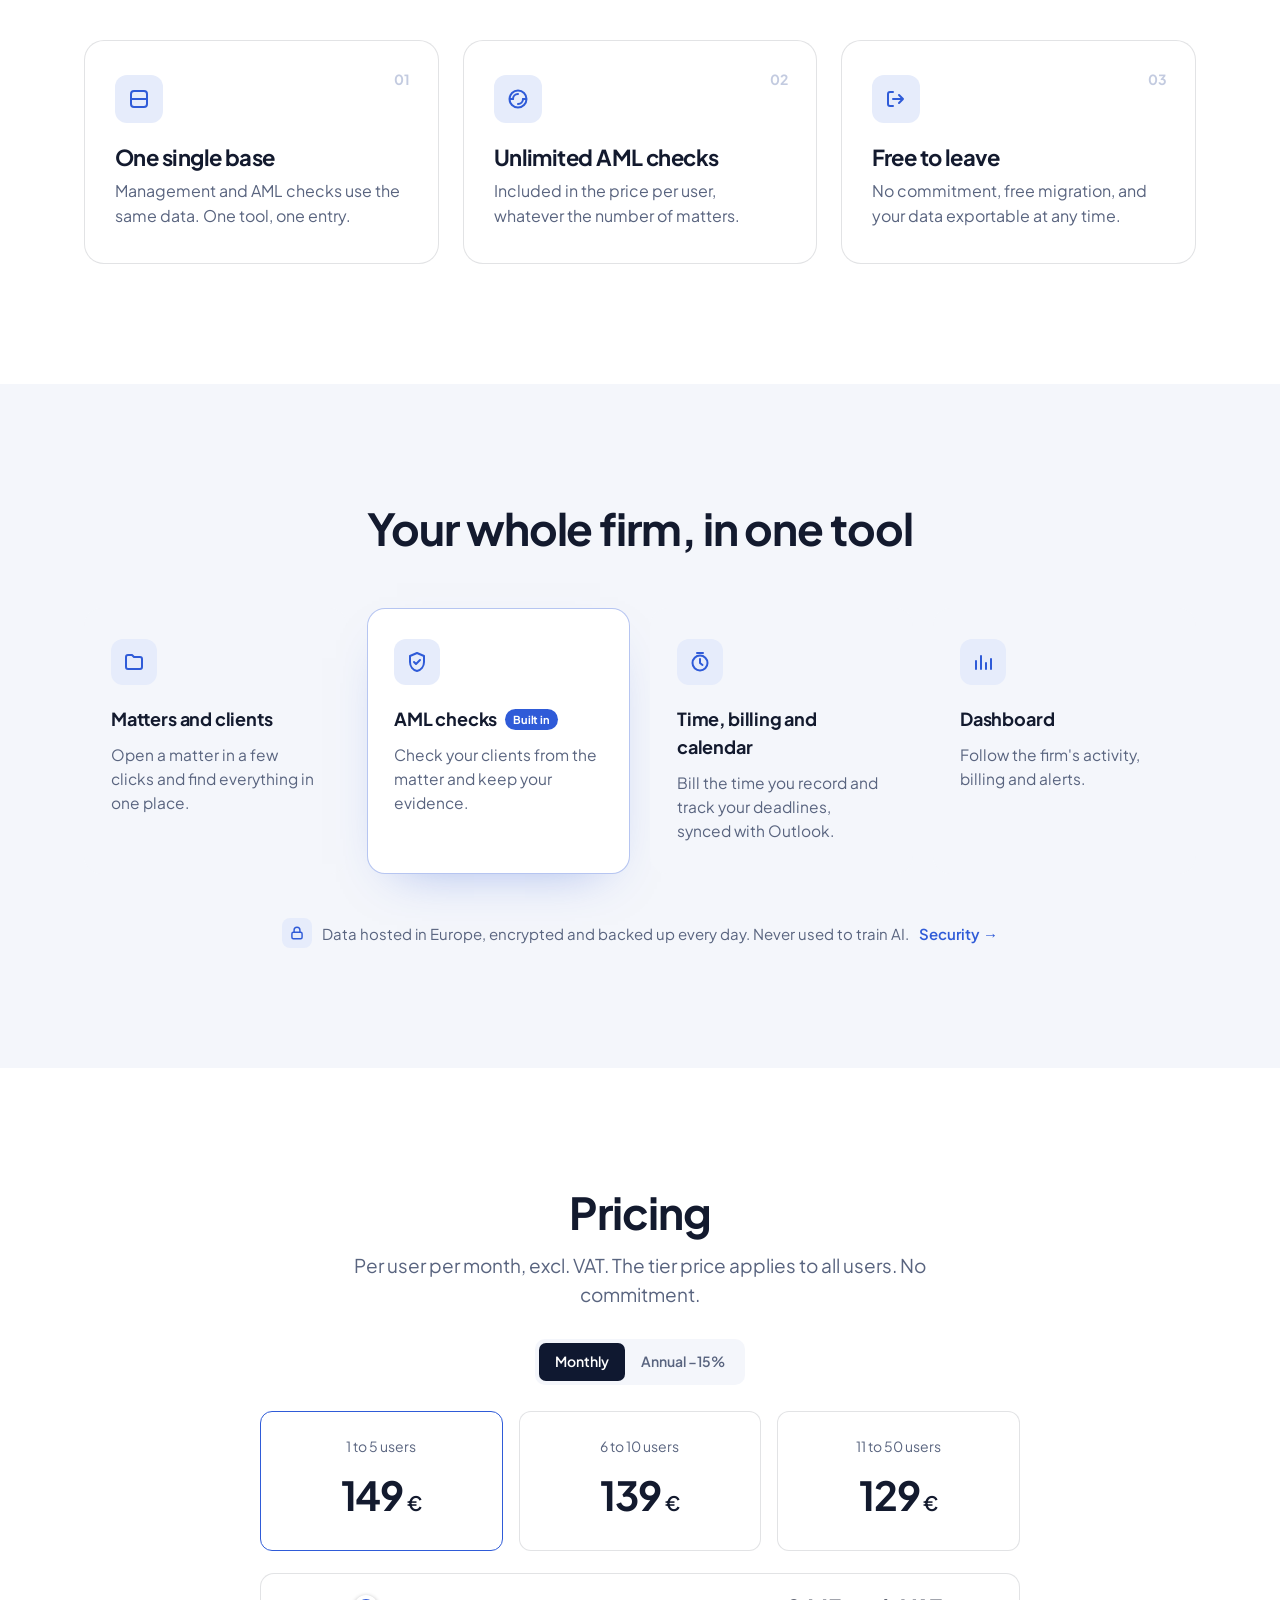
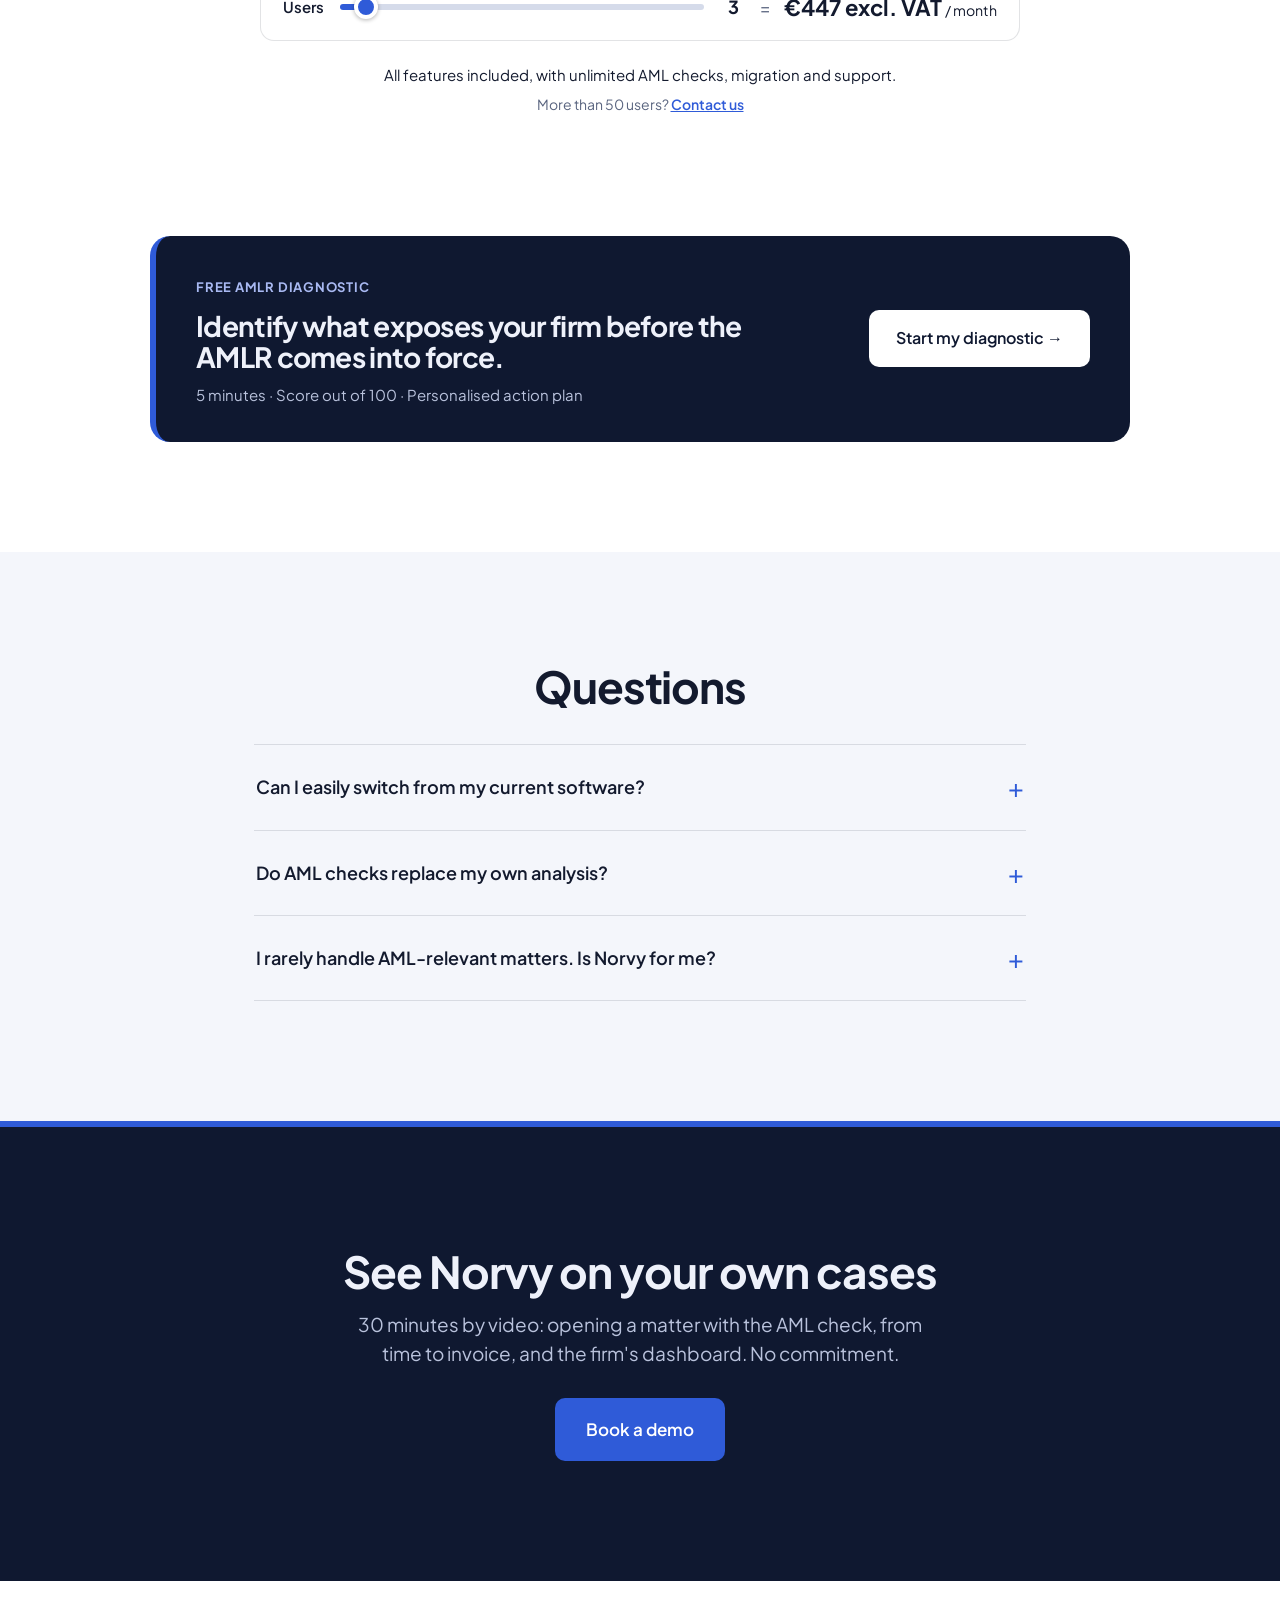
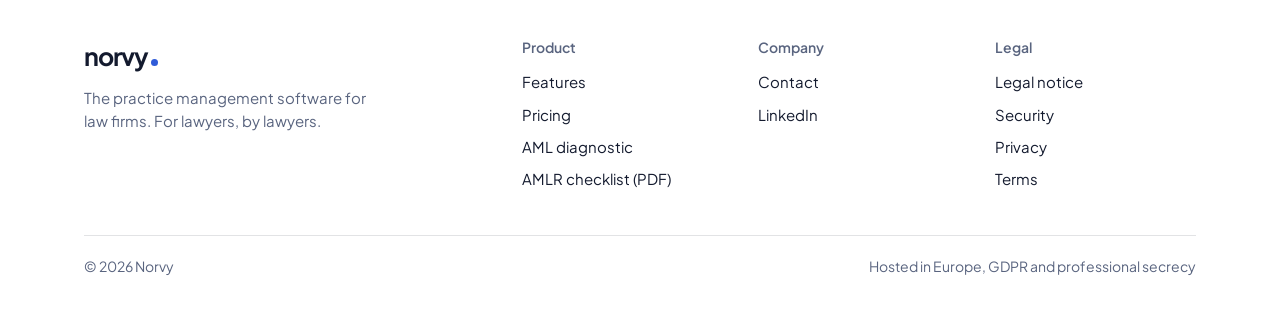
==== commit d1b6d413: "Accueil : nouveau titre « Le logiciel qui automatise la gestion de vos dossiers clients et vos contr" ====
--- a/index.html
+++ b/index.html
@@ -3,7 +3,7 @@
 <head>
 <meta charset="utf-8">
 <meta name="viewport" content="width=device-width, initial-scale=1">
-<title>Norvy — Gérez votre cabinet. Votre conformité AML suit.</title>
+<title>Norvy — Le logiciel qui automatise vos dossiers clients et vos contrôles AML</title>
 <meta name="description" content="Norvy, le logiciel de gestion pour avocats où dossiers, facturation et contrôles AML partagent la même base. Sans engagement, migration offerte.">
 <meta name="theme-color" content="#0F1830">
 <link rel="icon" href="favicon.svg" type="image/svg+xml">
@@ -11,7 +11,7 @@
 <meta property="og:type" content="website">
 <meta property="og:site_name" content="Norvy">
 <meta property="og:url" content="https://www.norvy.lu/">
-<meta property="og:title" content="Gérez votre cabinet. Votre conformité AML suit. — Norvy">
+<meta property="og:title" content="Le logiciel qui automatise la gestion de vos dossiers clients et vos contrôles AML — Norvy">
 <meta property="og:description" content="Dossiers, heures, factures, agenda et contrôles AML dans un seul outil.">
 <meta property="og:image" content="https://www.norvy.lu/og-image.png">
 <meta property="og:image:width" content="1200">
@@ -465,8 +465,9 @@
 
 <section id="top" class="hero dark">
   <div class="wrap">
-    <h1 data-en="Run your firm. Your AML compliance follows.">Gérez votre cabinet. Votre conformité AML suit.</h1>
-    <p class="sub" data-en="Norvy is the practice management software for lawyers where matters, billing and AML checks share the same base. What you enter to manage a matter also feeds your due diligence.">Norvy est le logiciel de gestion pour avocats où dossiers, facturation et contrôles AML partagent la même base. Ce que vous saisissez pour gérer un dossier alimente aussi votre vigilance.</p>
+    <span class="eyebrow" data-en="Practice management software for lawyers">Logiciel de gestion pour avocats</span>
+    <h1 data-en="The software that automates your client matters and your AML checks.">Le logiciel qui automatise la gestion de vos dossiers clients et vos contrôles AML.</h1>
+    <p class="sub" data-en="From opening the matter to signing documents, from reading supporting documents to regulatory checks, Norvy centralises and automates your processes.">De la création du dossier à la signature des documents, de l'analyse des pièces aux vérifications réglementaires, Norvy centralise et automatise vos processus.</p>
     <figure class="herovid">
       <figcaption class="vidcap"><span class="play"><svg width="10" height="10" viewBox="0 0 14 14" aria-hidden="true"><path d="M3 1.5v11l9-5.5z" fill="currentColor"/></svg></span><span data-en="A matter from opening to invoice, AML checks included · 1 min 20">Un dossier de l'ouverture à la facture, contrôles AML compris · 1 min 20</span></figcaption>
       <video id="herov" src="norvy-presentation.mp4" poster="norvy-presentation-poster.jpg" data-en-src="norvy-presentation-en.mp4" data-en-poster="norvy-presentation-poster-en.jpg" autoplay muted loop playsinline preload="auto" aria-label="Présentation de Norvy en vidéo" data-en-aria="Norvy video overview"></video>
@@ -594,7 +595,7 @@
     v.setAttribute('aria-label',LANG==='en'?'Norvy video overview':'Présentation de Norvy en vidéo');})();
   document.querySelectorAll('[data-en-alt]').forEach(function(el){if(el._fralt===undefined)el._fralt=el.getAttribute('alt');el.setAttribute('alt',LANG==='en'?el.getAttribute('data-en-alt'):el._fralt);});
   document.querySelectorAll('.lang button').forEach(function(b){b.setAttribute('aria-pressed',String(b.dataset.lang===LANG));});
-  document.title=T("Norvy — Gérez votre cabinet. Votre conformité AML suit.","Norvy — Run your firm. Your AML compliance follows.");
+  document.title=T("Norvy — Le logiciel qui automatise vos dossiers clients et vos contrôles AML","Norvy — The software that automates your client matters and AML checks");
   try{localStorage.setItem('norvy-lang',LANG);}catch(e){}
   price();
 }
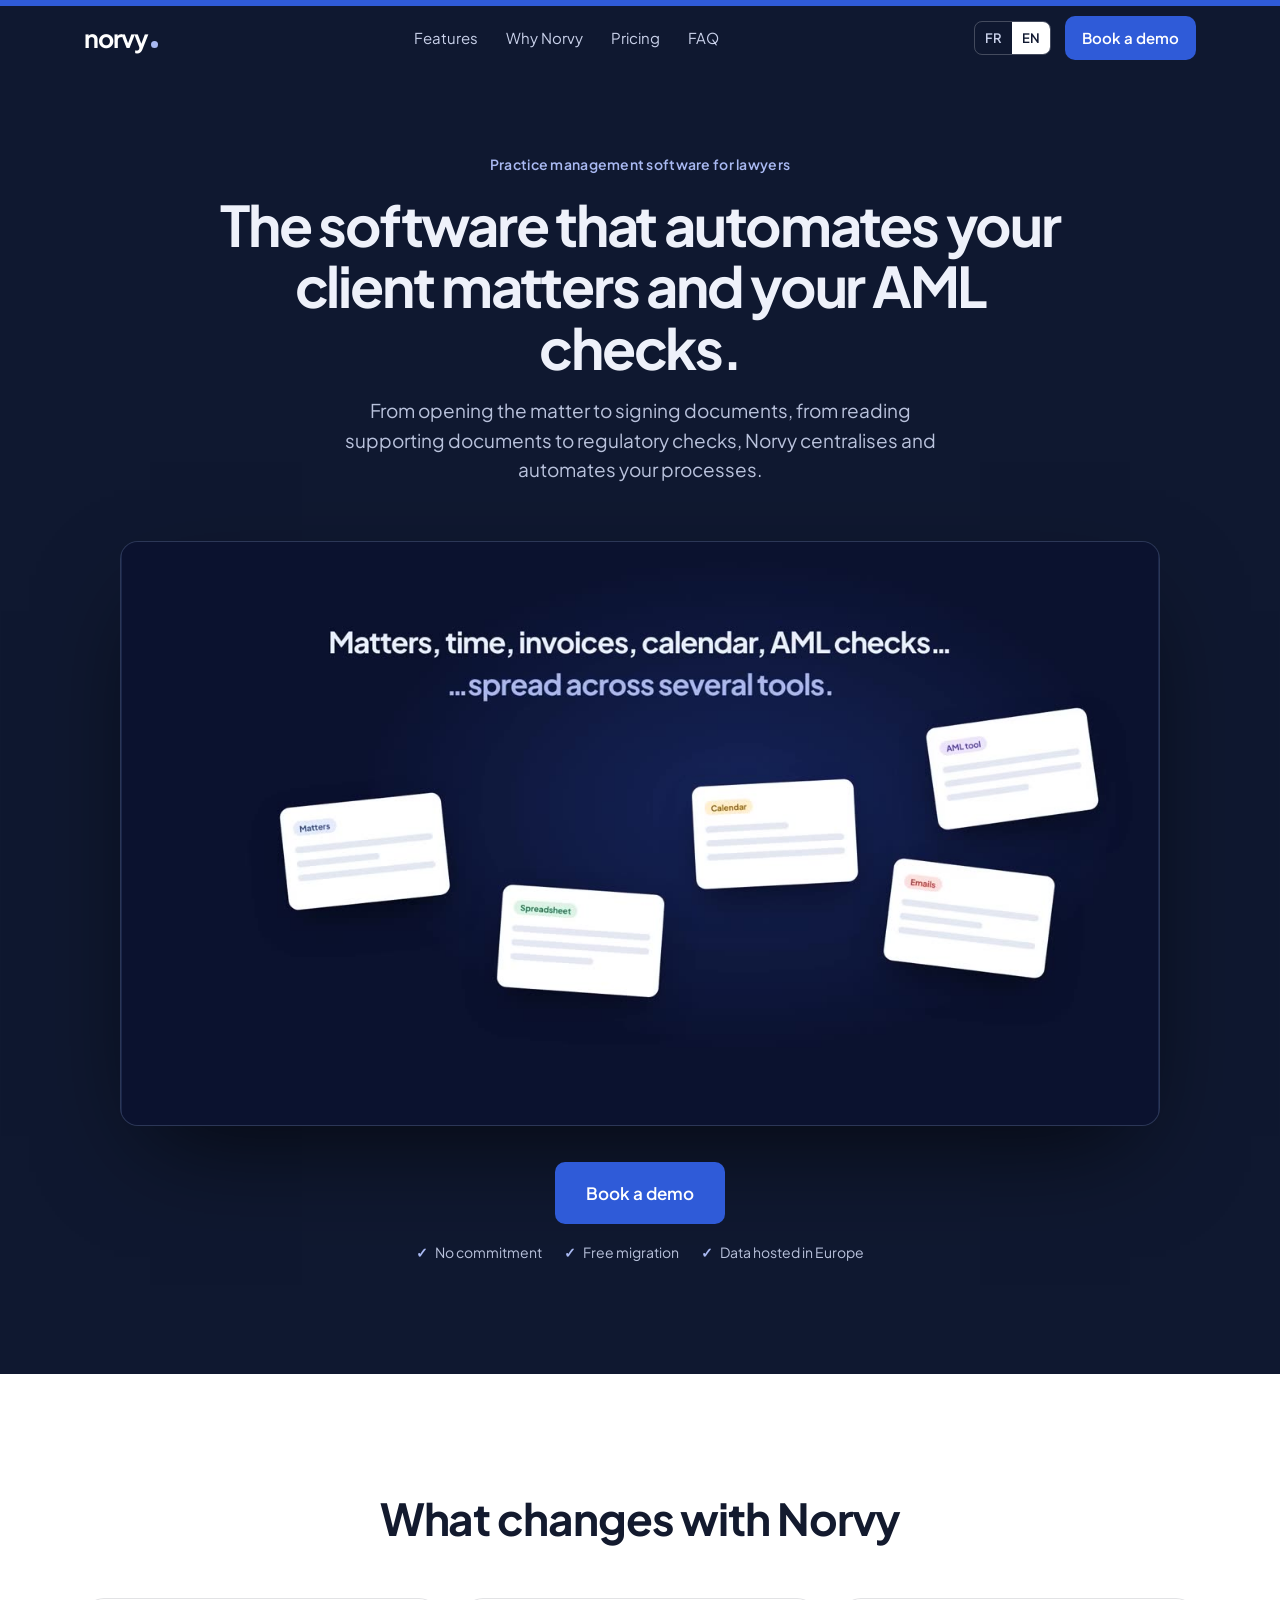
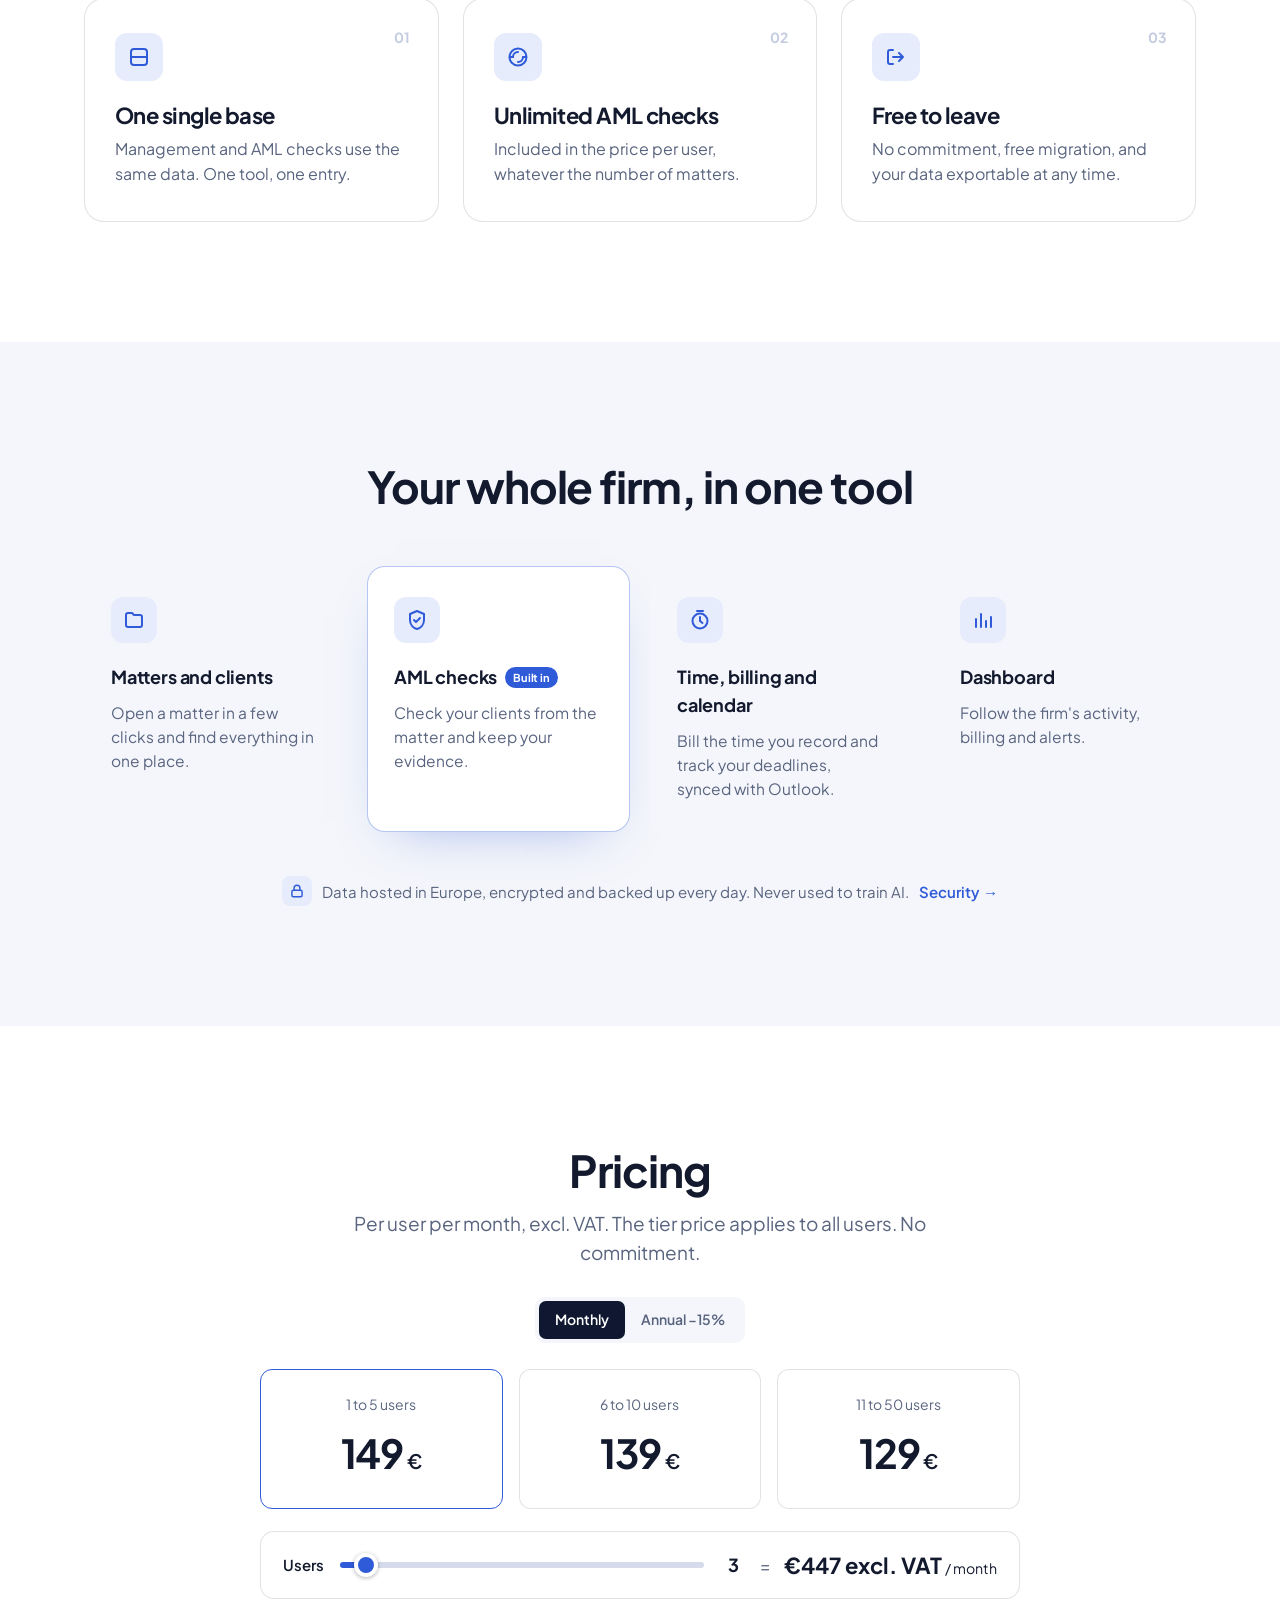
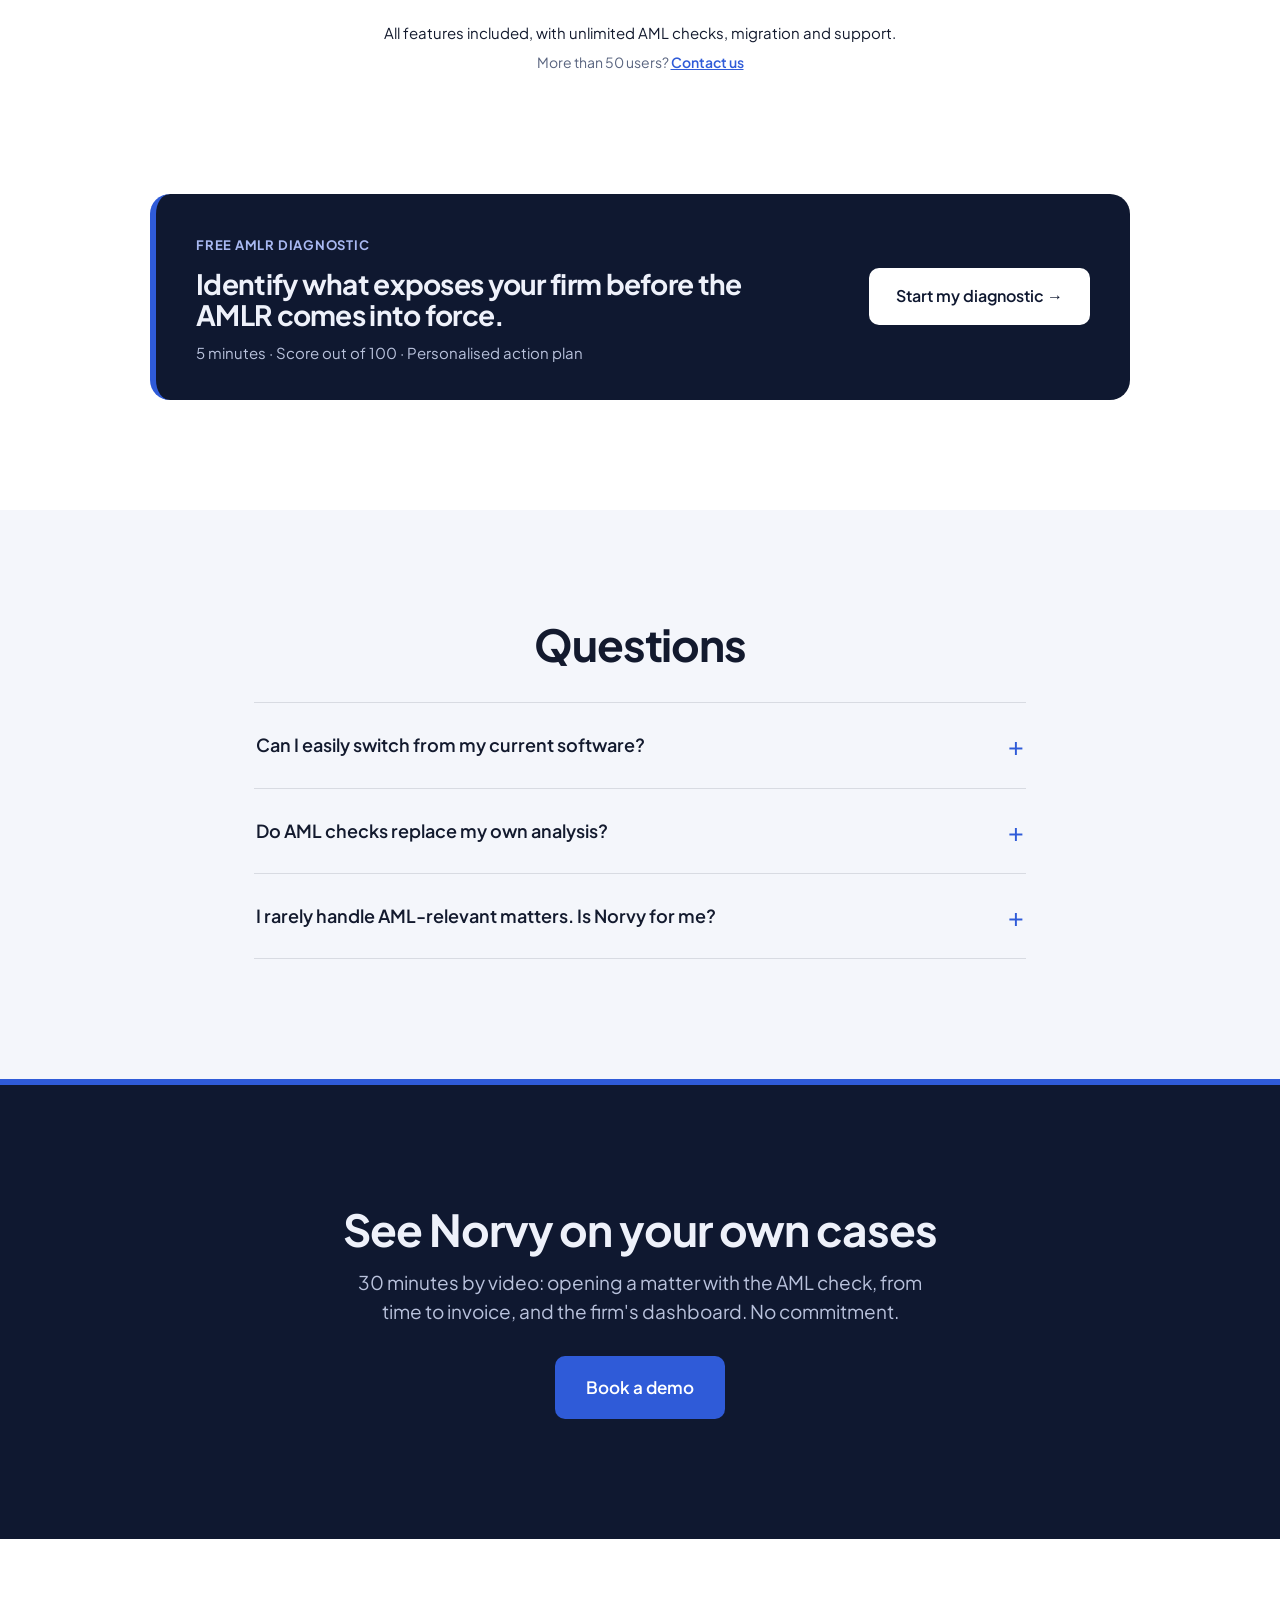
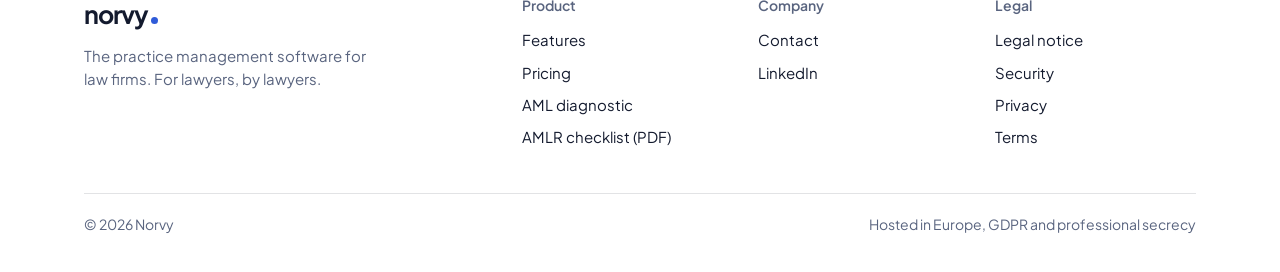
==== commit 1ff90cdf: "Accueil : retrait de la légende au-dessus de la vidéo Co-Authored-By: Claude Opus 5.5 <noreply@anthr" ====
--- a/index.html
+++ b/index.html
@@ -469,7 +469,6 @@
     <h1 data-en="The software that automates your client matters and your AML checks.">Le logiciel qui automatise la gestion de vos dossiers clients et vos contrôles AML.</h1>
     <p class="sub" data-en="From opening the matter to signing documents, from reading supporting documents to regulatory checks, Norvy centralises and automates your processes.">De la création du dossier à la signature des documents, de l'analyse des pièces aux vérifications réglementaires, Norvy centralise et automatise vos processus.</p>
     <figure class="herovid">
-      <figcaption class="vidcap"><span class="play"><svg width="10" height="10" viewBox="0 0 14 14" aria-hidden="true"><path d="M3 1.5v11l9-5.5z" fill="currentColor"/></svg></span><span data-en="A matter from opening to invoice, AML checks included · 1 min 20">Un dossier de l'ouverture à la facture, contrôles AML compris · 1 min 20</span></figcaption>
       <video id="herov" src="norvy-presentation.mp4" poster="norvy-presentation-poster.jpg" data-en-src="norvy-presentation-en.mp4" data-en-poster="norvy-presentation-poster-en.jpg" autoplay muted loop playsinline preload="auto" aria-label="Présentation de Norvy en vidéo" data-en-aria="Norvy video overview"></video>
     </figure>
     <div class="ctas herocta">
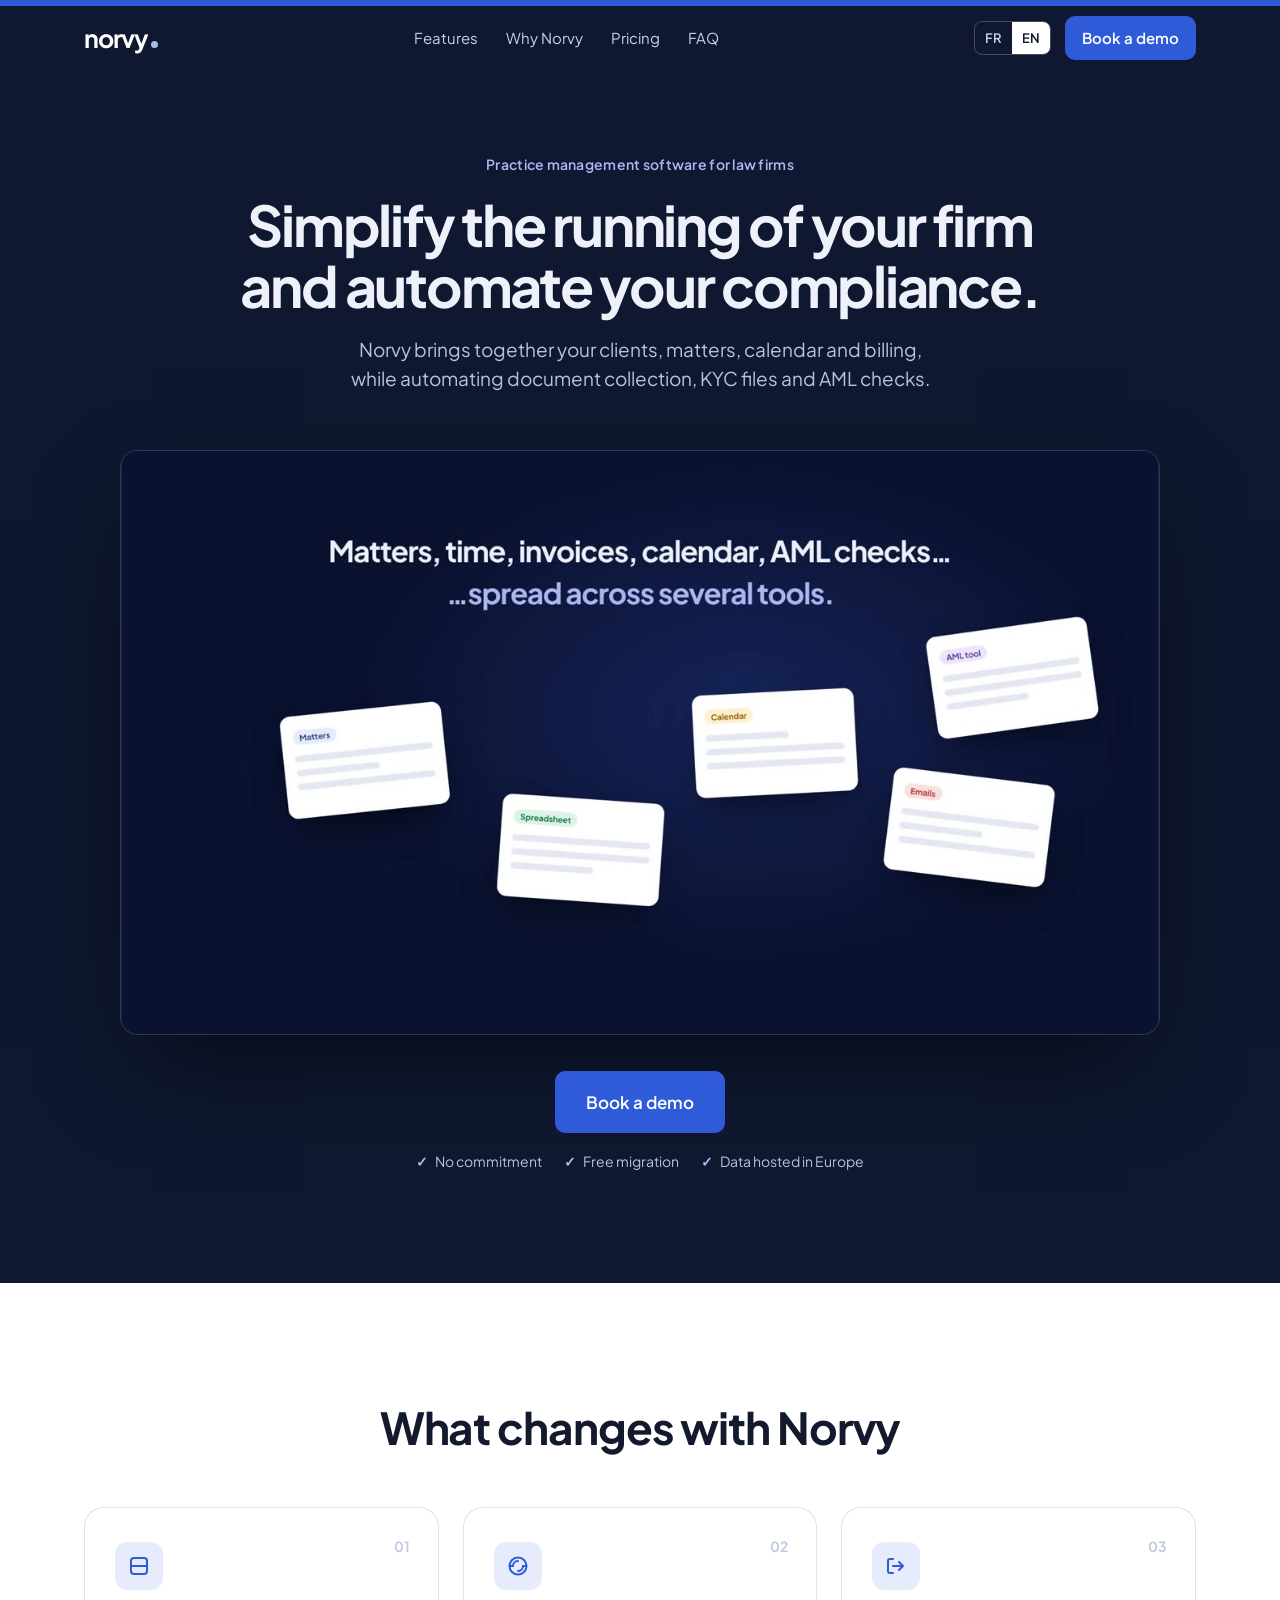
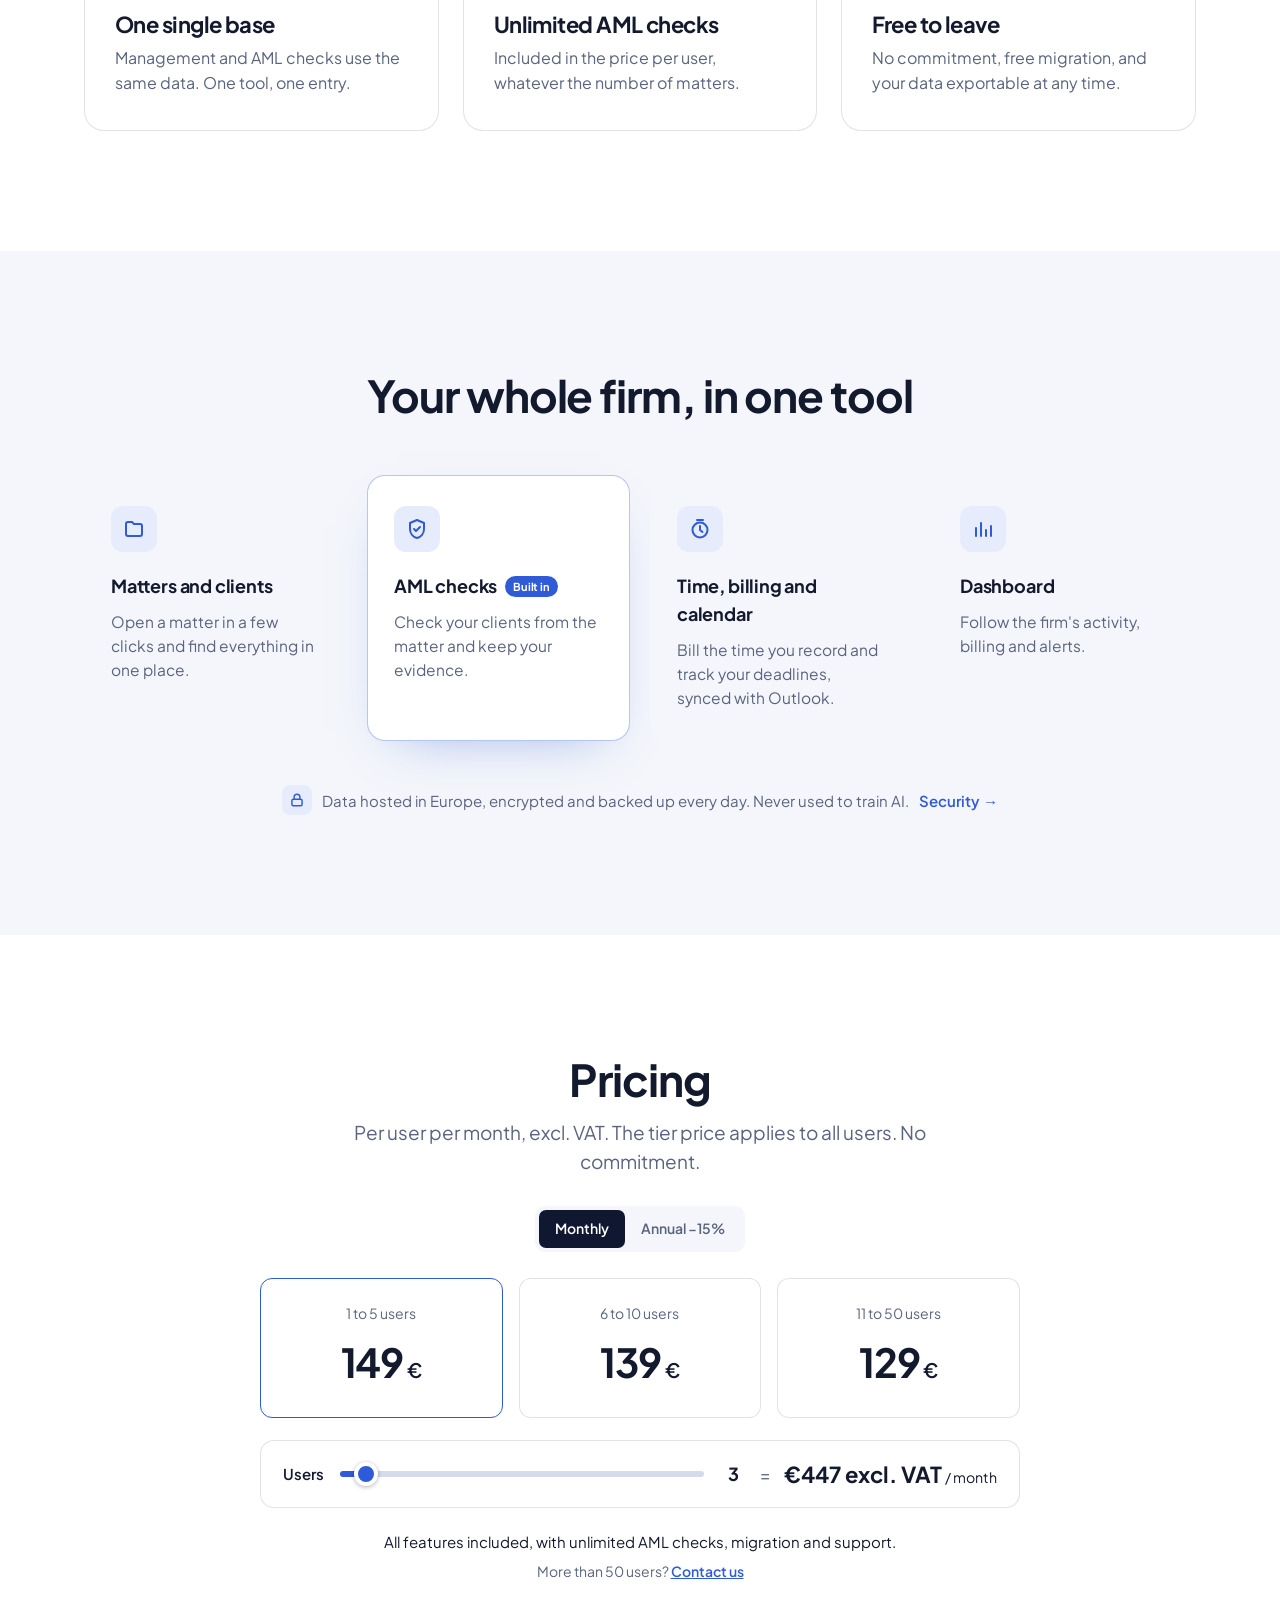
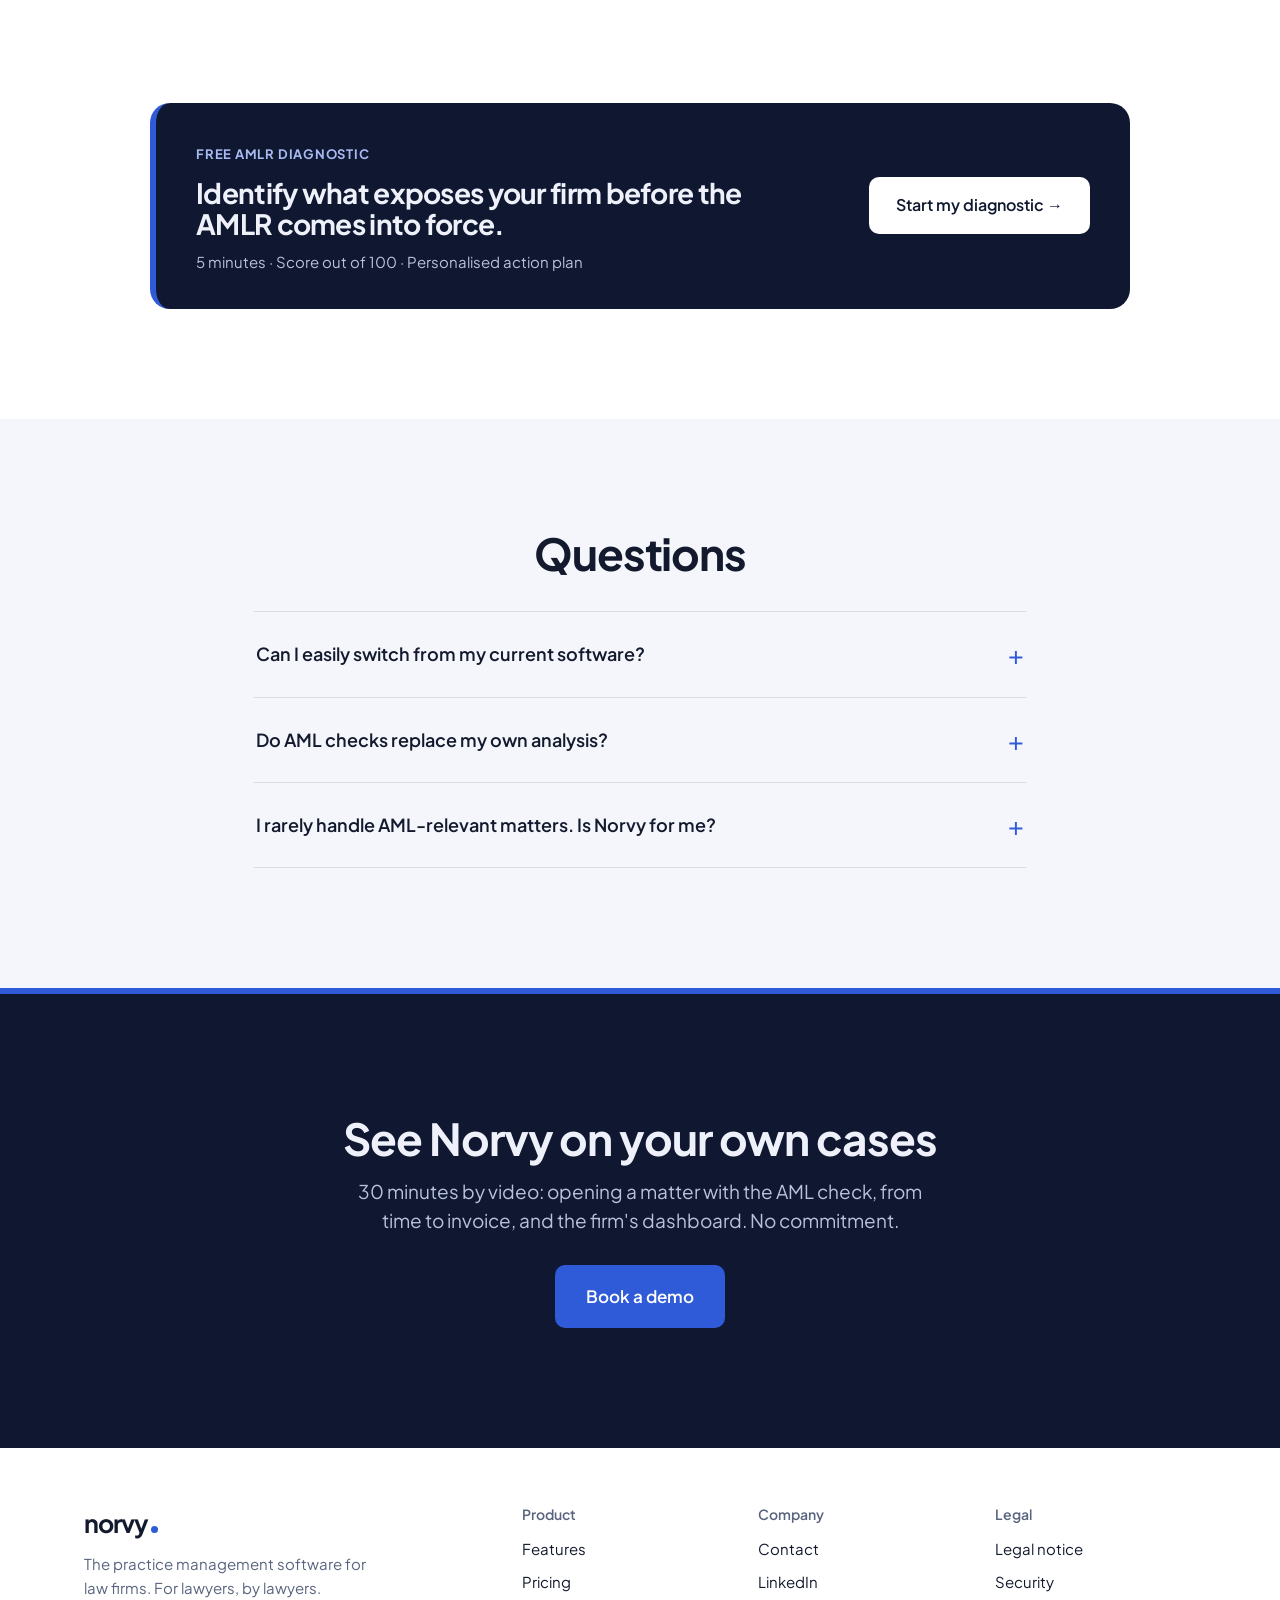
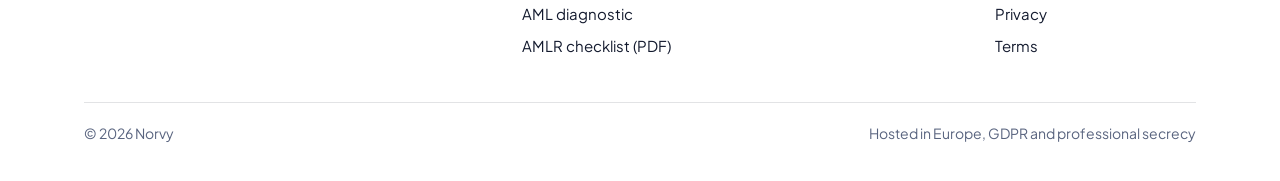
==== commit 563228de: "Accueil : nouveau texte d'accroche (gestion du cabinet + conformité automatisée) Co-Authored-By: Cla" ====
--- a/index.html
+++ b/index.html
@@ -3,17 +3,17 @@
 <head>
 <meta charset="utf-8">
 <meta name="viewport" content="width=device-width, initial-scale=1">
-<title>Norvy — Le logiciel qui automatise vos dossiers clients et vos contrôles AML</title>
+<title>Norvy — Logiciel de gestion pour cabinets d’avocats, conformité AML automatisée</title>
 <meta name="description" content="Norvy, le logiciel de gestion pour avocats où dossiers, facturation et contrôles AML partagent la même base. Sans engagement, migration offerte.">
 <meta name="theme-color" content="#0F1830">
 <link rel="icon" href="favicon.svg" type="image/svg+xml">
-<link rel="canonical" href="https://www.norvy.lu/">
+<link rel="canonical" href="https://norvy.lu/">
 <meta property="og:type" content="website">
 <meta property="og:site_name" content="Norvy">
-<meta property="og:url" content="https://www.norvy.lu/">
-<meta property="og:title" content="Le logiciel qui automatise la gestion de vos dossiers clients et vos contrôles AML — Norvy">
+<meta property="og:url" content="https://norvy.lu/">
+<meta property="og:title" content="Simplifiez la gestion de votre cabinet et automatisez vos démarches de conformité — Norvy">
 <meta property="og:description" content="Dossiers, heures, factures, agenda et contrôles AML dans un seul outil.">
-<meta property="og:image" content="https://www.norvy.lu/og-image.png">
+<meta property="og:image" content="https://norvy.lu/og-image.png">
 <meta property="og:image:width" content="1200">
 <meta property="og:image:height" content="630">
 <meta property="og:locale" content="fr_FR">
@@ -465,9 +465,9 @@
 
 <section id="top" class="hero dark">
   <div class="wrap">
-    <span class="eyebrow" data-en="Practice management software for lawyers">Logiciel de gestion pour avocats</span>
-    <h1 data-en="The software that automates your client matters and your AML checks.">Le logiciel qui automatise la gestion de vos dossiers clients et vos contrôles AML.</h1>
-    <p class="sub" data-en="From opening the matter to signing documents, from reading supporting documents to regulatory checks, Norvy centralises and automates your processes.">De la création du dossier à la signature des documents, de l'analyse des pièces aux vérifications réglementaires, Norvy centralise et automatise vos processus.</p>
+    <span class="eyebrow" data-en="Practice management software for law firms">Logiciel de gestion pour cabinets d’avocats</span>
+    <h1 data-en="Simplify the running of your firm and automate your compliance.">Simplifiez la gestion de votre cabinet et automatisez vos démarches de conformité.</h1>
+    <p class="sub" data-en="Norvy brings together your clients, matters, calendar and billing, while automating document collection, KYC files and AML checks.">Norvy centralise vos clients, dossiers, agenda et facturation, tout en automatisant la collecte des pièces, la constitution des dossiers KYC et les contrôles AML.</p>
     <figure class="herovid">
       <video id="herov" src="norvy-presentation.mp4" poster="norvy-presentation-poster.jpg" data-en-src="norvy-presentation-en.mp4" data-en-poster="norvy-presentation-poster-en.jpg" autoplay muted loop playsinline preload="auto" aria-label="Présentation de Norvy en vidéo" data-en-aria="Norvy video overview"></video>
     </figure>
@@ -594,7 +594,7 @@
     v.setAttribute('aria-label',LANG==='en'?'Norvy video overview':'Présentation de Norvy en vidéo');})();
   document.querySelectorAll('[data-en-alt]').forEach(function(el){if(el._fralt===undefined)el._fralt=el.getAttribute('alt');el.setAttribute('alt',LANG==='en'?el.getAttribute('data-en-alt'):el._fralt);});
   document.querySelectorAll('.lang button').forEach(function(b){b.setAttribute('aria-pressed',String(b.dataset.lang===LANG));});
-  document.title=T("Norvy — Le logiciel qui automatise vos dossiers clients et vos contrôles AML","Norvy — The software that automates your client matters and AML checks");
+  document.title=T("Norvy — Logiciel de gestion pour cabinets d’avocats, conformité AML automatisée","Norvy — Practice management software for law firms, automated AML compliance");
   try{localStorage.setItem('norvy-lang',LANG);}catch(e){}
   price();
 }
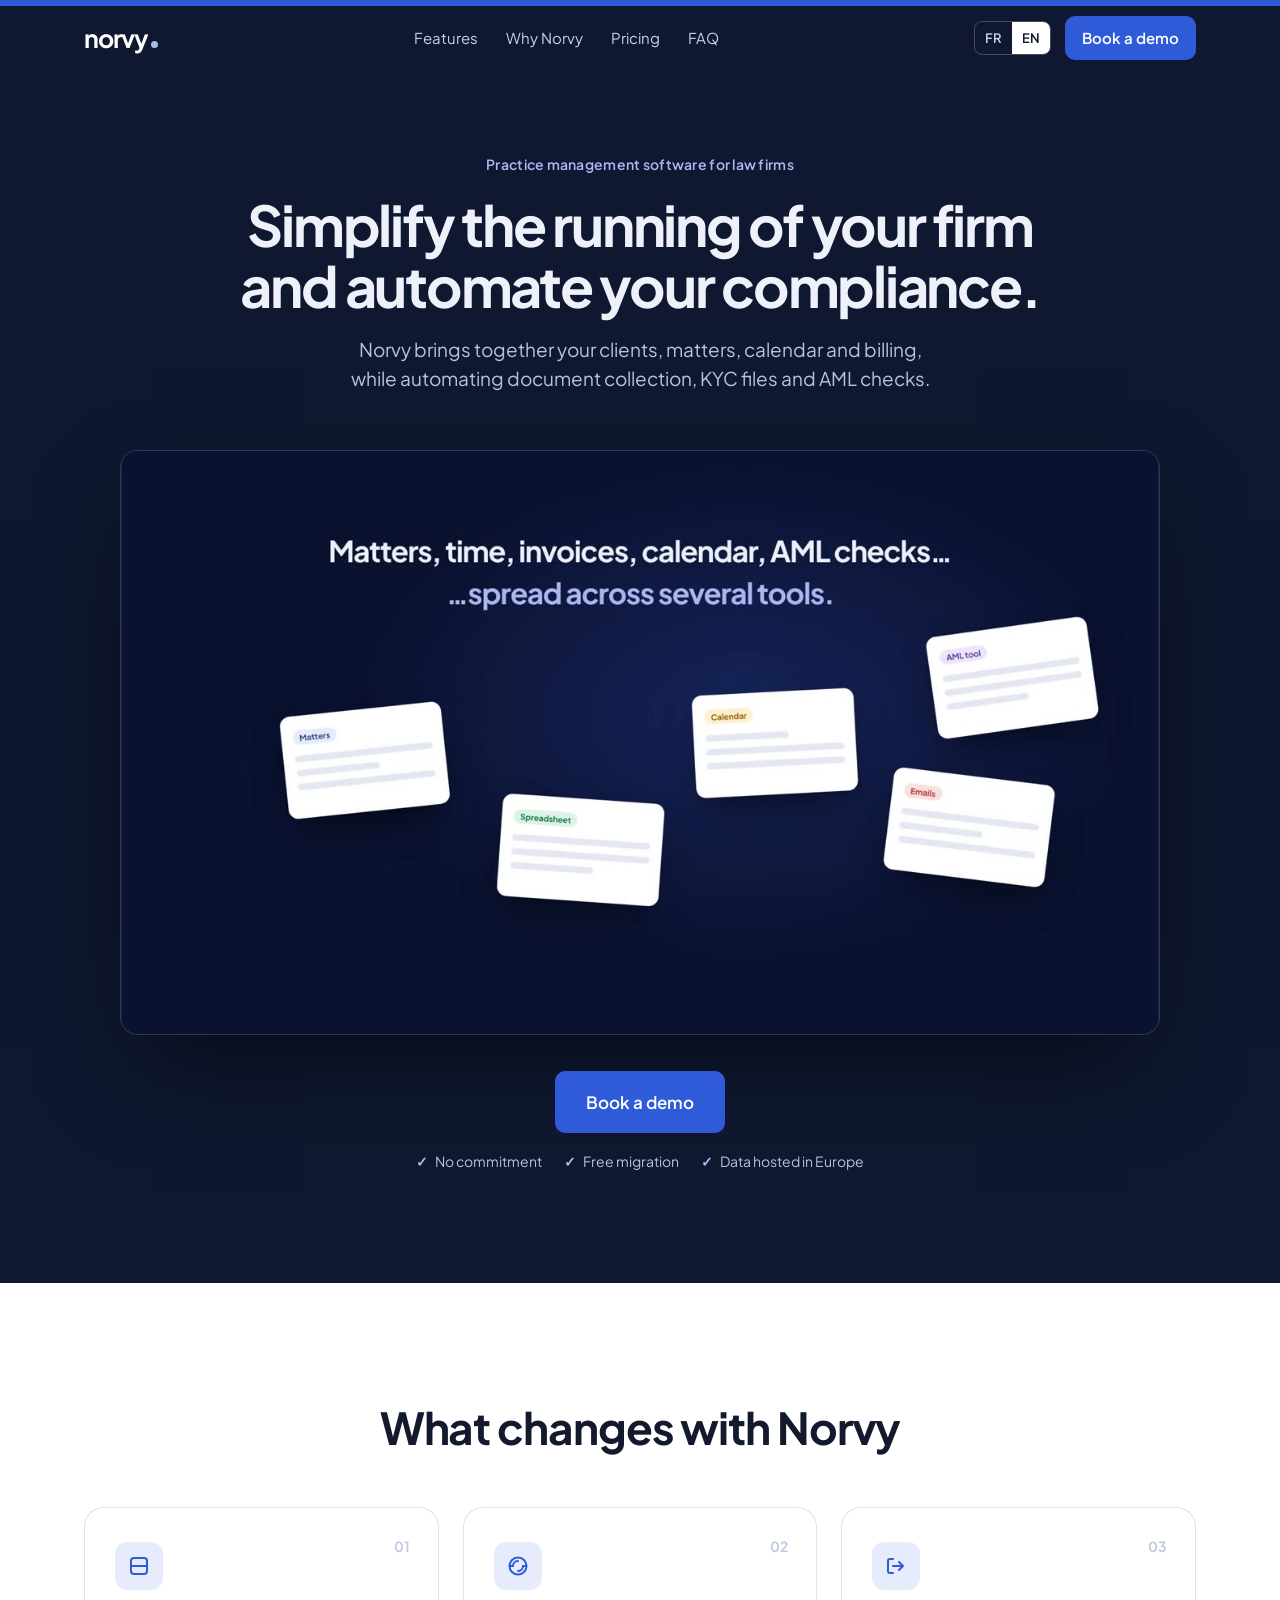
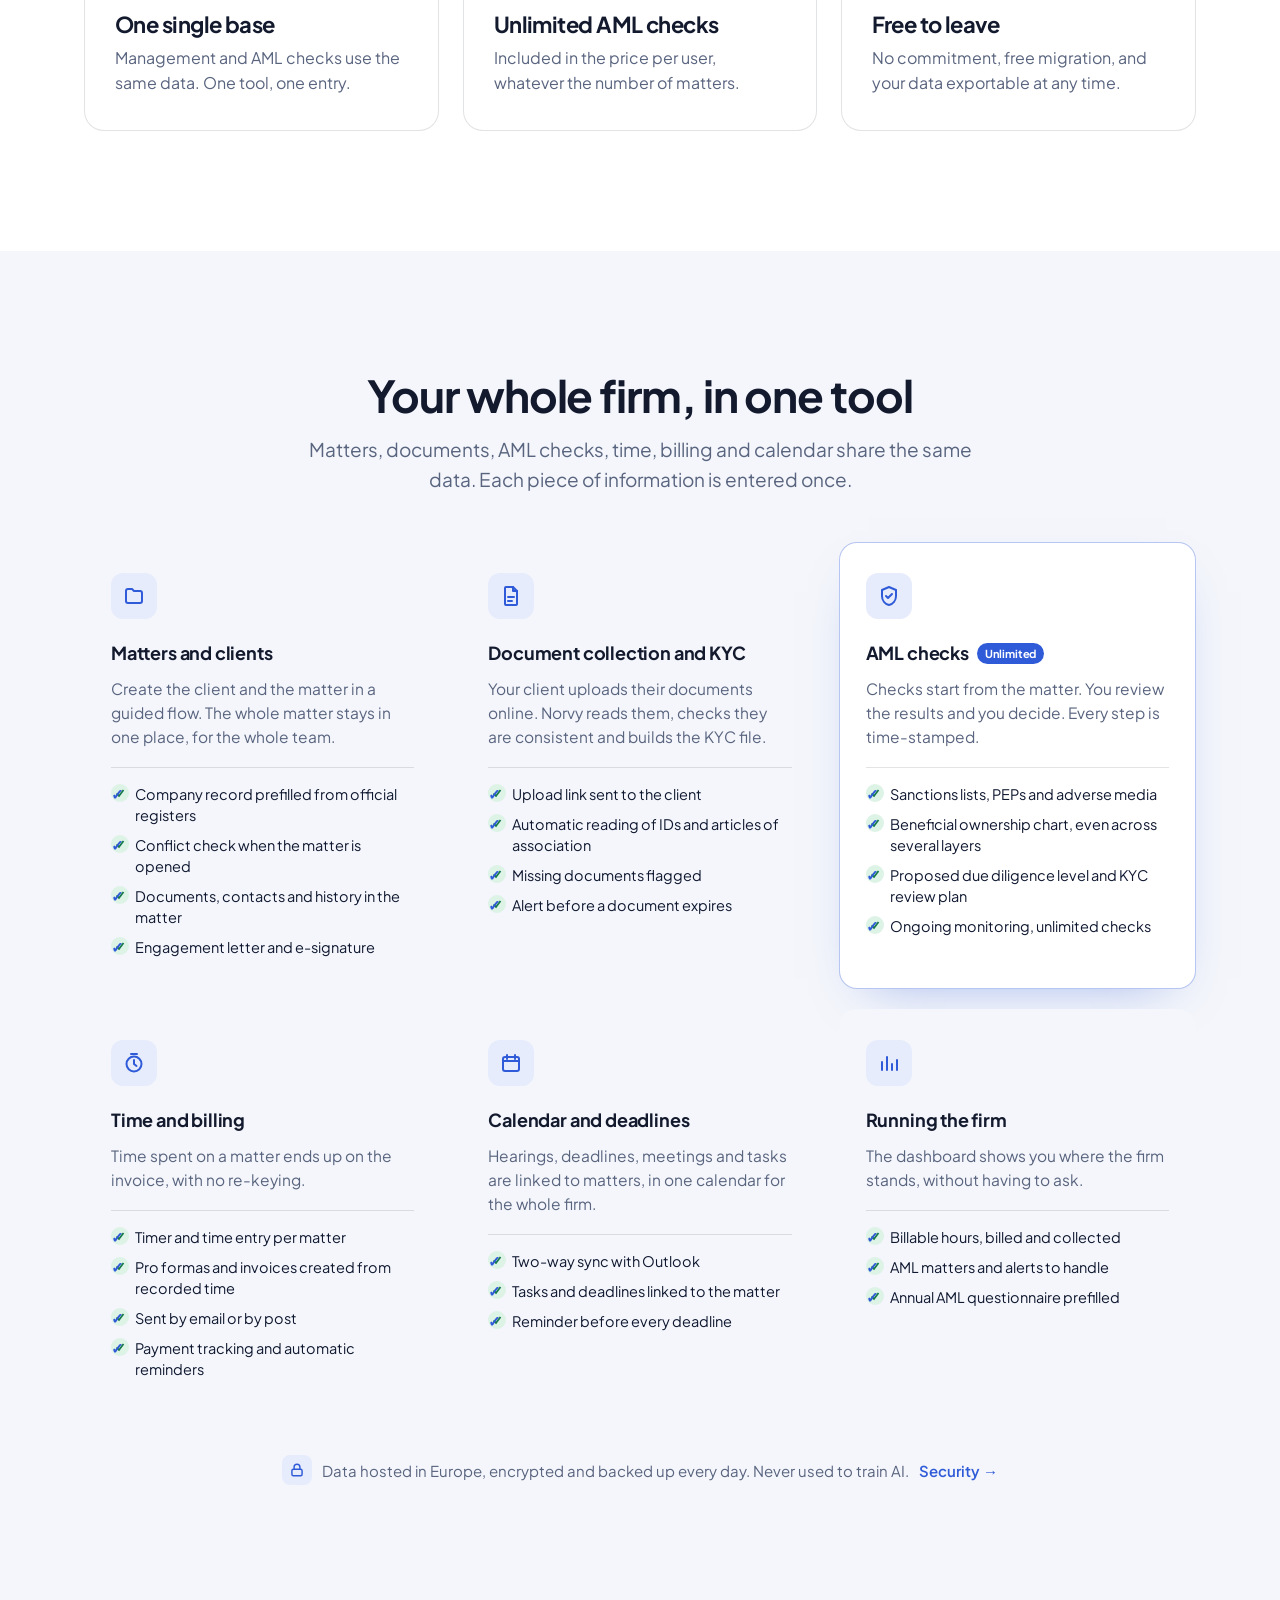
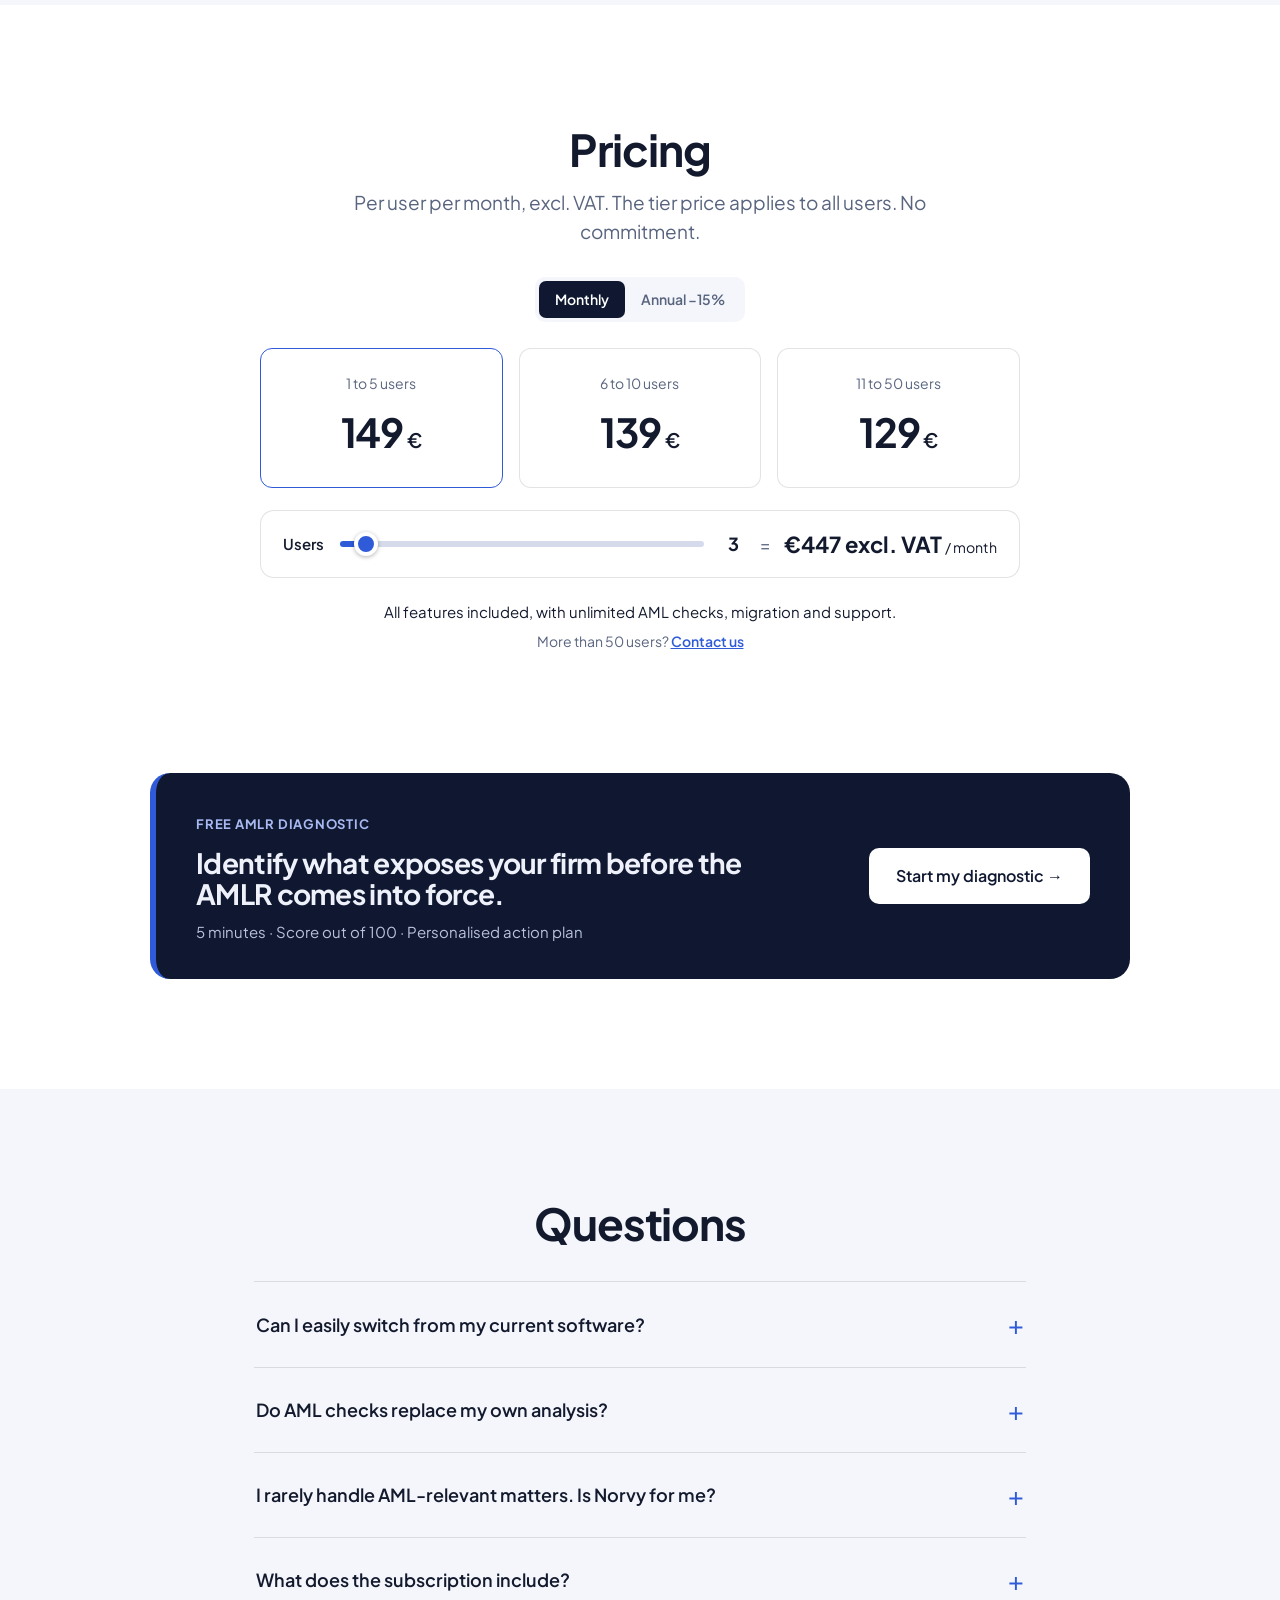
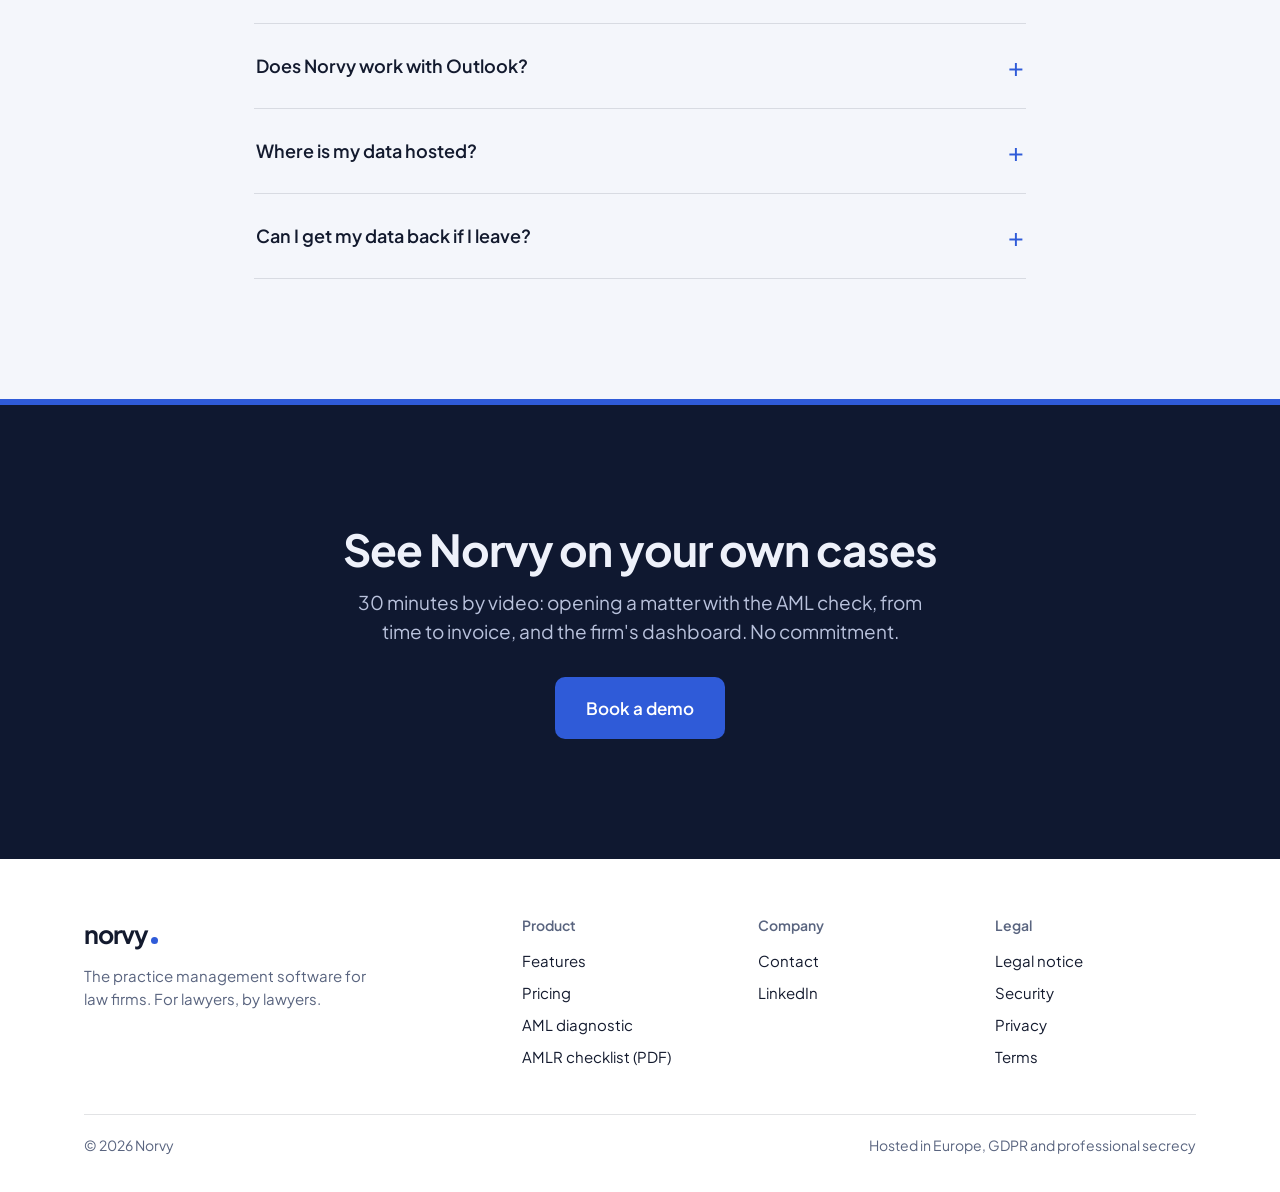
==== commit a09b4957: "Accueil : fonctionnalités détaillées (6 modules) et FAQ enrichie Co-Authored-By: Claude Opus 5.5 <no" ====
--- a/index.html
+++ b/index.html
@@ -393,6 +393,13 @@
 .pillar .pn{position:absolute;top:28px;right:28px;font-size:14px;font-weight:700;color:#C3CBE0}
 .pillar .ico{width:48px;height:48px;border-radius:12px;background:#E6ECFB;color:var(--blue);display:flex;align-items:center;justify-content:center;margin-bottom:22px}
 .pillar h3{font-size:22px}.pillar p{margin:10px 0 0;color:var(--muted);font-size:16px}
+.tiles.t3{grid-template-columns:repeat(3,1fr);margin-top:48px}
+.fsub{max-width:680px;margin:16px auto 0}
+.tile .flist{list-style:none;margin:18px 0 0;padding:16px 0 0;border-top:1px solid var(--line);display:grid;gap:9px}
+.tile .flist li{position:relative;padding-left:24px;font-size:14.5px;line-height:1.45;color:var(--ink)}
+.tile .flist li::before{content:"✓";position:absolute;left:0;top:0;color:var(--blue);font-weight:800}
+@media (max-width:980px){.tiles.t3{grid-template-columns:1fr 1fr}}
+@media (max-width:640px){.tiles.t3{grid-template-columns:1fr}}
 .secline{display:flex;align-items:center;justify-content:center;flex-wrap:wrap;gap:10px;margin:44px auto 0;font-size:15px;color:var(--muted);text-align:center}
 .secline .ico{width:30px;height:30px;border-radius:8px;background:#E6ECFB;color:var(--blue);display:inline-flex;align-items:center;justify-content:center}
 .secline .ico svg{width:16px;height:16px}
@@ -492,11 +499,14 @@
 <section id="fonctionnalites" class="calm paper">
   <div class="wrap">
     <h2 class="center" data-en="Your whole firm, in one tool">Tout le cabinet, dans un seul outil</h2>
-    <div class="tiles">
-<div class="tile"><span class="ico"><svg width="22" height="22" viewBox="0 0 22 22" fill="none" stroke="currentColor" stroke-width="2" stroke-linecap="round" stroke-linejoin="round" aria-hidden="true"><path d="M3 6a2 2 0 012-2h4l2 2h6a2 2 0 012 2v8a2 2 0 01-2 2H5a2 2 0 01-2-2z"/></svg></span><b><span data-en="Matters and clients">Dossiers et clients</span></b><p data-en="Open a matter in a few clicks and find everything in one place.">Ouvrez un dossier en quelques clics et retrouvez tout au même endroit.</p></div>
-<div class="tile hl"><span class="ico"><svg width="22" height="22" viewBox="0 0 22 22" fill="none" stroke="currentColor" stroke-width="2" stroke-linecap="round" stroke-linejoin="round" aria-hidden="true"><path d="M11 2l7 3v6c0 4.5-3 8-7 9-4-1-7-4.5-7-9V5z"/><path d="M8 11l2 2 4-4"/></svg></span><b><span data-en="AML checks">Vérifications AML</span> <em data-en="Built in">Intégré</em></b><p data-en="Check your clients from the matter and keep your evidence.">Vérifiez vos clients depuis le dossier et conservez vos justificatifs.</p></div>
-<div class="tile"><span class="ico"><svg width="22" height="22" viewBox="0 0 22 22" fill="none" stroke="currentColor" stroke-width="2" stroke-linecap="round" stroke-linejoin="round" aria-hidden="true"><circle cx="11" cy="12" r="7.5"/><path d="M11 8v4l2.5 2M8 2h6"/></svg></span><b><span data-en="Time, billing and calendar">Temps, facturation et agenda</span></b><p data-en="Bill the time you record and track your deadlines, synced with Outlook.">Facturez le temps saisi et suivez vos échéances, synchronisées avec Outlook.</p></div>
-<div class="tile"><span class="ico"><svg width="22" height="22" viewBox="0 0 22 22" fill="none" stroke="currentColor" stroke-width="2" stroke-linecap="round" stroke-linejoin="round" aria-hidden="true"><path d="M4 18V10M9 18V5M14 18v-6M19 18V8"/></svg></span><b><span data-en="Dashboard">Tableau de bord</span></b><p data-en="Follow the firm's activity, billing and alerts.">Suivez l'activité, la facturation et les alertes du cabinet.</p></div>
+    <p class="sub center fsub" data-en="Matters, documents, AML checks, time, billing and calendar share the same data. Each piece of information is entered once.">Dossiers, pièces, contrôles AML, temps, facturation et agenda partagent les mêmes données. Chaque information n'est saisie qu'une fois.</p>
+    <div class="tiles t3">
+<div class="tile"><span class="ico"><svg width="22" height="22" viewBox="0 0 22 22" fill="none" stroke="currentColor" stroke-width="2" stroke-linecap="round" stroke-linejoin="round" aria-hidden="true"><path d="M3 6a2 2 0 012-2h4l2 2h6a2 2 0 012 2v8a2 2 0 01-2 2H5a2 2 0 01-2-2z"/></svg></span><b><span data-en="Matters and clients">Dossiers et clients</span></b><p data-en="Create the client and the matter in a guided flow. The whole matter stays in one place, for the whole team.">Créez le client et le dossier dans un assistant guidé. Tout le dossier reste au même endroit, pour toute l'équipe.</p><ul class="flist"><li data-en="Company record prefilled from official registers">Fiche société préremplie depuis les registres officiels</li><li data-en="Conflict check when the matter is opened">Contrôle des conflits d'intérêts à l'ouverture</li><li data-en="Documents, contacts and history in the matter">Documents, contacts et historique dans le dossier</li><li data-en="Engagement letter and e-signature">Convention d'honoraires et signature électronique</li></ul></div>
+<div class="tile"><span class="ico"><svg width="22" height="22" viewBox="0 0 22 22" fill="none" stroke="currentColor" stroke-width="2" stroke-linecap="round" stroke-linejoin="round" aria-hidden="true"><path d="M6 2h7l4 4v13a1 1 0 01-1 1H6a1 1 0 01-1-1V3a1 1 0 011-1z"/><path d="M13 2v4h4M8 12h6M8 16h4"/></svg></span><b><span data-en="Document collection and KYC">Collecte des pièces et KYC</span></b><p data-en="Your client uploads their documents online. Norvy reads them, checks they are consistent and builds the KYC file.">Votre client dépose ses pièces en ligne. Norvy les lit, vérifie leur cohérence et constitue le dossier KYC.</p><ul class="flist"><li data-en="Upload link sent to the client">Lien de dépôt envoyé au client</li><li data-en="Automatic reading of IDs and articles of association">Lecture automatique des pièces d'identité et des statuts</li><li data-en="Missing documents flagged">Pièces manquantes signalées</li><li data-en="Alert before a document expires">Alerte avant l'expiration d'une pièce</li></ul></div>
+<div class="tile hl"><span class="ico"><svg width="22" height="22" viewBox="0 0 22 22" fill="none" stroke="currentColor" stroke-width="2" stroke-linecap="round" stroke-linejoin="round" aria-hidden="true"><path d="M11 2l7 3v6c0 4.5-3 8-7 9-4-1-7-4.5-7-9V5z"/><path d="M8 11l2 2 4-4"/></svg></span><b><span data-en="AML checks">Contrôles AML</span> <em data-en="Unlimited">Illimité</em></b><p data-en="Checks start from the matter. You review the results and you decide. Every step is time-stamped.">Les contrôles démarrent depuis le dossier. Vous analysez les résultats et vous décidez. Chaque étape est horodatée.</p><ul class="flist"><li data-en="Sanctions lists, PEPs and adverse media">Listes de sanctions, PPE et médias défavorables</li><li data-en="Beneficial ownership chart, even across several layers">Organigramme des bénéficiaires effectifs, même sur plusieurs niveaux</li><li data-en="Proposed due diligence level and KYC review plan">Niveau de vigilance proposé et plan de revue KYC</li><li data-en="Ongoing monitoring, unlimited checks">Surveillance continue, contrôles illimités</li></ul></div>
+<div class="tile"><span class="ico"><svg width="22" height="22" viewBox="0 0 22 22" fill="none" stroke="currentColor" stroke-width="2" stroke-linecap="round" stroke-linejoin="round" aria-hidden="true"><circle cx="11" cy="12" r="7.5"/><path d="M11 8v4l2.5 2M8 2h6"/></svg></span><b><span data-en="Time and billing">Temps et facturation</span></b><p data-en="Time spent on a matter ends up on the invoice, with no re-keying.">Le temps passé sur un dossier se retrouve sur la facture, sans ressaisie.</p><ul class="flist"><li data-en="Timer and time entry per matter">Chronomètre et saisie du temps par dossier</li><li data-en="Pro formas and invoices created from recorded time">Proformas et factures créées depuis le temps saisi</li><li data-en="Sent by email or by post">Envoi par e-mail ou par courrier</li><li data-en="Payment tracking and automatic reminders">Suivi des règlements et relances automatiques</li></ul></div>
+<div class="tile"><span class="ico"><svg width="22" height="22" viewBox="0 0 22 22" fill="none" stroke="currentColor" stroke-width="2" stroke-linecap="round" stroke-linejoin="round" aria-hidden="true"><rect x="3" y="5" width="16" height="14" rx="2"/><path d="M3 9h16M7 3v4M15 3v4"/></svg></span><b><span data-en="Calendar and deadlines">Agenda et échéances</span></b><p data-en="Hearings, deadlines, meetings and tasks are linked to matters, in one calendar for the whole firm.">Audiences, délais, rendez-vous et tâches sont rattachés aux dossiers, dans un agenda commun au cabinet.</p><ul class="flist"><li data-en="Two-way sync with Outlook">Synchronisation avec Outlook dans les deux sens</li><li data-en="Tasks and deadlines linked to the matter">Tâches et échéances rattachées au dossier</li><li data-en="Reminder before every deadline">Rappel avant chaque échéance</li></ul></div>
+<div class="tile"><span class="ico"><svg width="22" height="22" viewBox="0 0 22 22" fill="none" stroke="currentColor" stroke-width="2" stroke-linecap="round" stroke-linejoin="round" aria-hidden="true"><path d="M4 18V10M9 18V5M14 18v-6M19 18V8"/></svg></span><b><span data-en="Running the firm">Pilotage du cabinet</span></b><p data-en="The dashboard shows you where the firm stands, without having to ask.">Le tableau de bord vous montre où en est le cabinet, sans avoir à le demander.</p><ul class="flist"><li data-en="Billable hours, billed and collected">Heures facturables, facturé et encaissé</li><li data-en="AML matters and alerts to handle">Dossiers AML et alertes à traiter</li><li data-en="Annual AML questionnaire prefilled">Questionnaire annuel AML prérempli</li></ul></div>
     </div>
     <p class="secline"><span class="ico"><svg width="22" height="22" viewBox="0 0 22 22" fill="none" stroke="currentColor" stroke-width="2" stroke-linecap="round" stroke-linejoin="round" aria-hidden="true"><rect x="4" y="10" width="14" height="9" rx="2"/><path d="M7 10V7a4 4 0 018 0v3"/></svg></span><span data-en="Data hosted in Europe, encrypted and backed up every day. Never used to train AI.">Données hébergées en Europe, chiffrées et sauvegardées chaque jour. Jamais utilisées pour entraîner une IA.</span> <a href="securite.html" data-en="Security →">Sécurité →</a></p>
   </div>
@@ -545,6 +555,10 @@
     <details><summary data-en="Can I easily switch from my current software?">Puis-je changer facilement de logiciel ?</summary><div class="faqa" data-en="Yes. Our team handles the migration after an audit of your tools. It is free.">Oui. Notre équipe s'occupe de la migration après un audit de vos outils. Elle est offerte.</div></details>
     <details><summary data-en="Do AML checks replace my own analysis?">Les vérifications AML remplacent-elles mon analyse ?</summary><div class="faqa" data-en="No. Norvy runs the checks and flags what to look at. You decide, and your decision is recorded.">Non. Norvy lance les vérifications et signale les points à examiner. Vous décidez, et votre décision est enregistrée.</div></details>
     <details><summary data-en="I rarely handle AML-relevant matters. Is Norvy for me?">Je fais peu de dossiers soumis à l'AML. Norvy m'est-il utile ?</summary><div class="faqa" data-en="Yes. Norvy is first of all a practice management tool. AML is there for the matters that need it.">Oui. Norvy est d'abord un logiciel de gestion de cabinet. L'AML est là pour les dossiers qui en ont besoin.</div></details>
+    <details><summary data-en="What does the subscription include?">Que comprend l'abonnement ?</summary><div class="faqa" data-en="All features, unlimited AML checks, migration and support. The price is per user per month, excl. VAT, with no commitment.">Toutes les fonctionnalités, les contrôles AML illimités, la migration et l'accompagnement. Le prix est par utilisateur et par mois, HT, sans engagement.</div></details>
+    <details><summary data-en="Does Norvy work with Outlook?">Norvy fonctionne-t-il avec Outlook ?</summary><div class="faqa" data-en="Yes. The calendar syncs with Outlook both ways.">Oui. L'agenda se synchronise avec Outlook dans les deux sens.</div></details>
+    <details><summary data-en="Where is my data hosted?">Où sont hébergées mes données ?</summary><div class="faqa" data-en="In Europe. It is encrypted, backed up every day and never used to train AI.">En Europe. Elles sont chiffrées, sauvegardées chaque jour et ne servent jamais à entraîner une IA.</div></details>
+    <details><summary data-en="Can I get my data back if I leave?">Puis-je récupérer mes données si je pars ?</summary><div class="faqa" data-en="Yes. You export all your data yourself, at any time and at no cost.">Oui. Vous exportez vous-même toutes vos données, à tout moment et sans frais.</div></details>
   </div>
 </section>
 
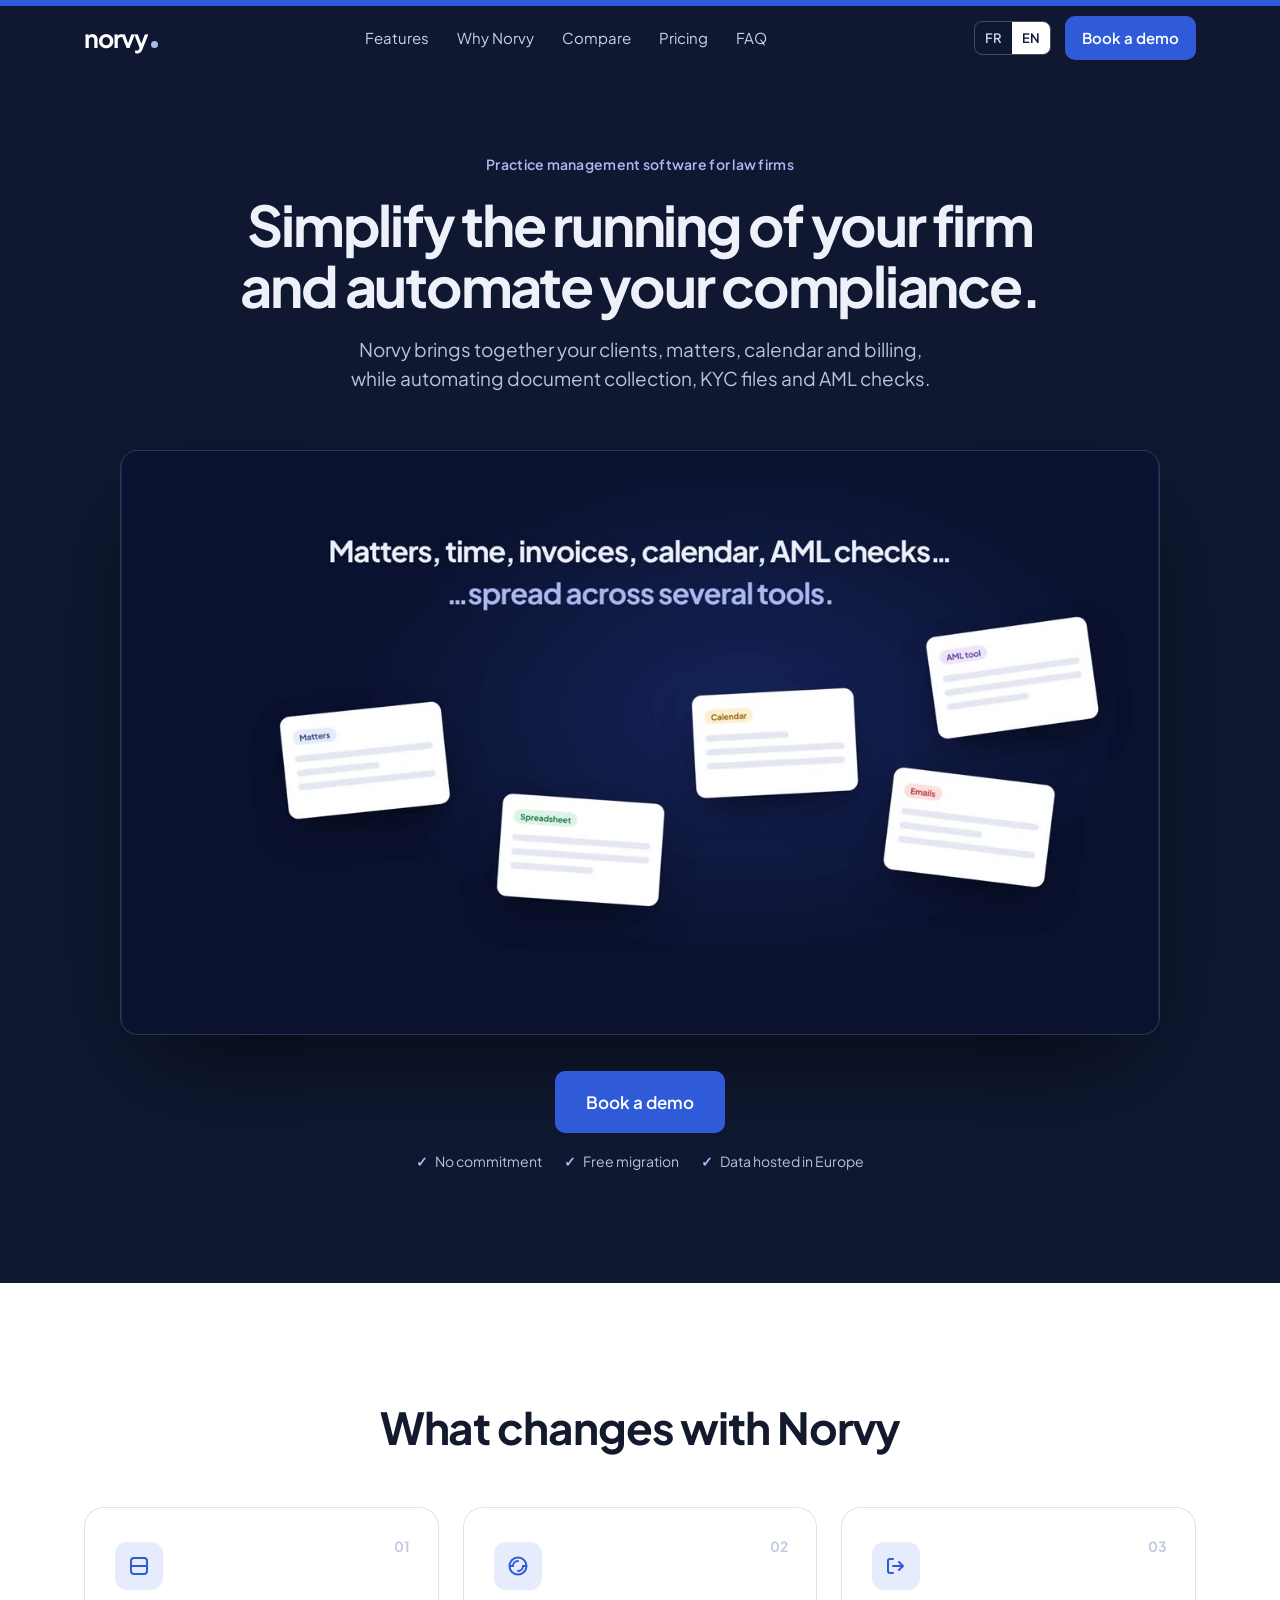
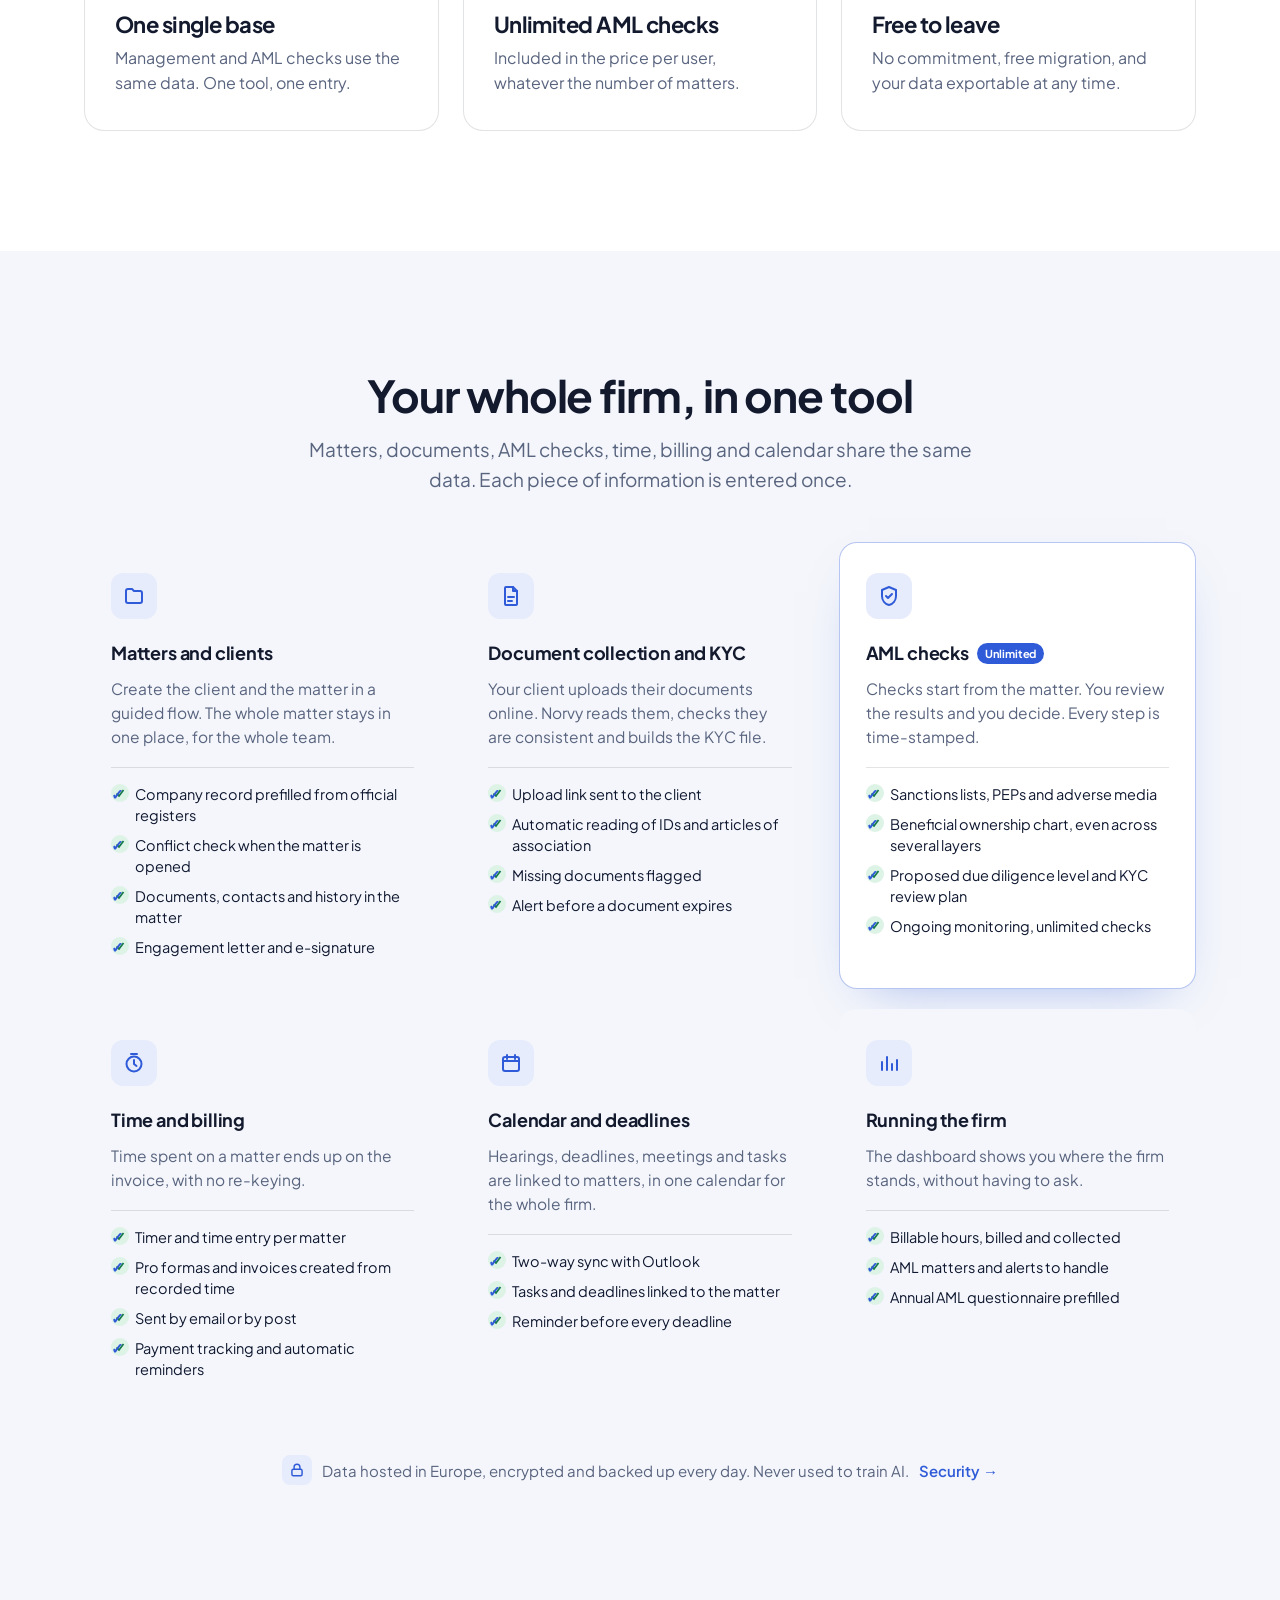
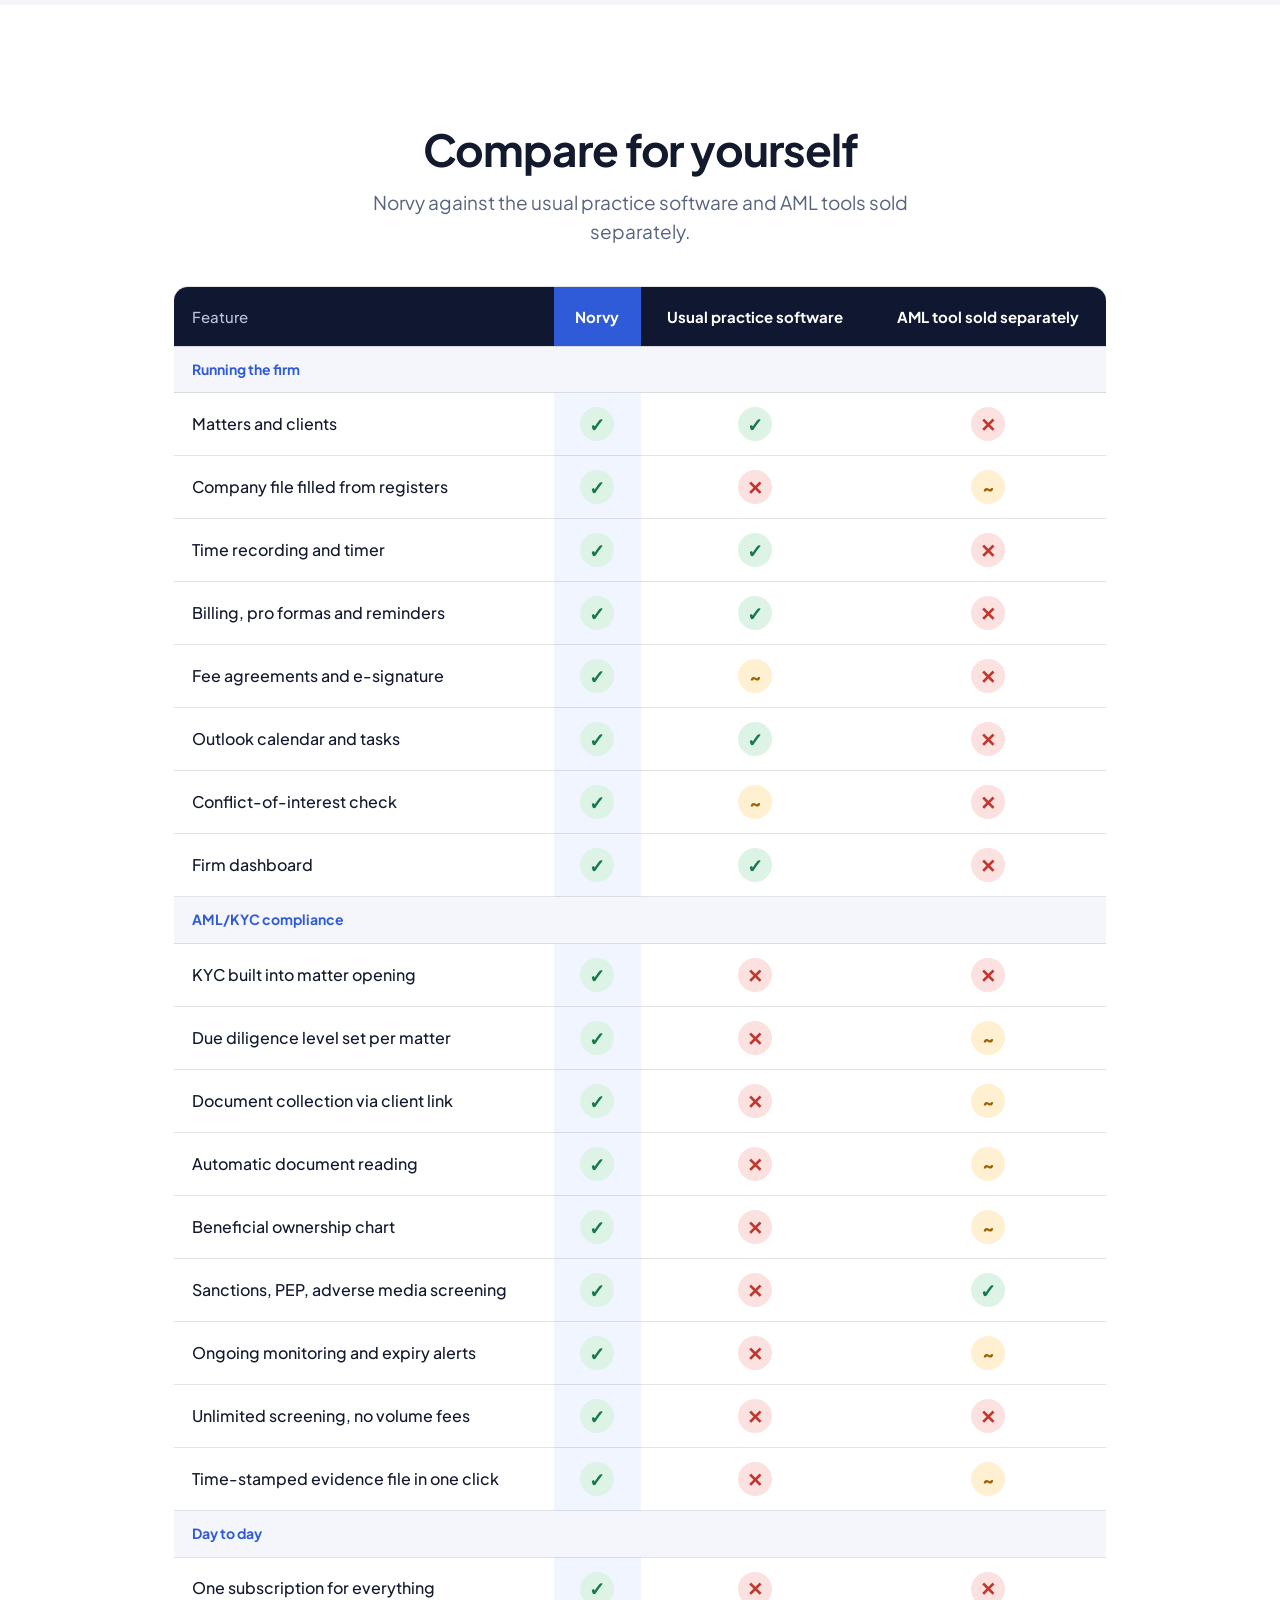
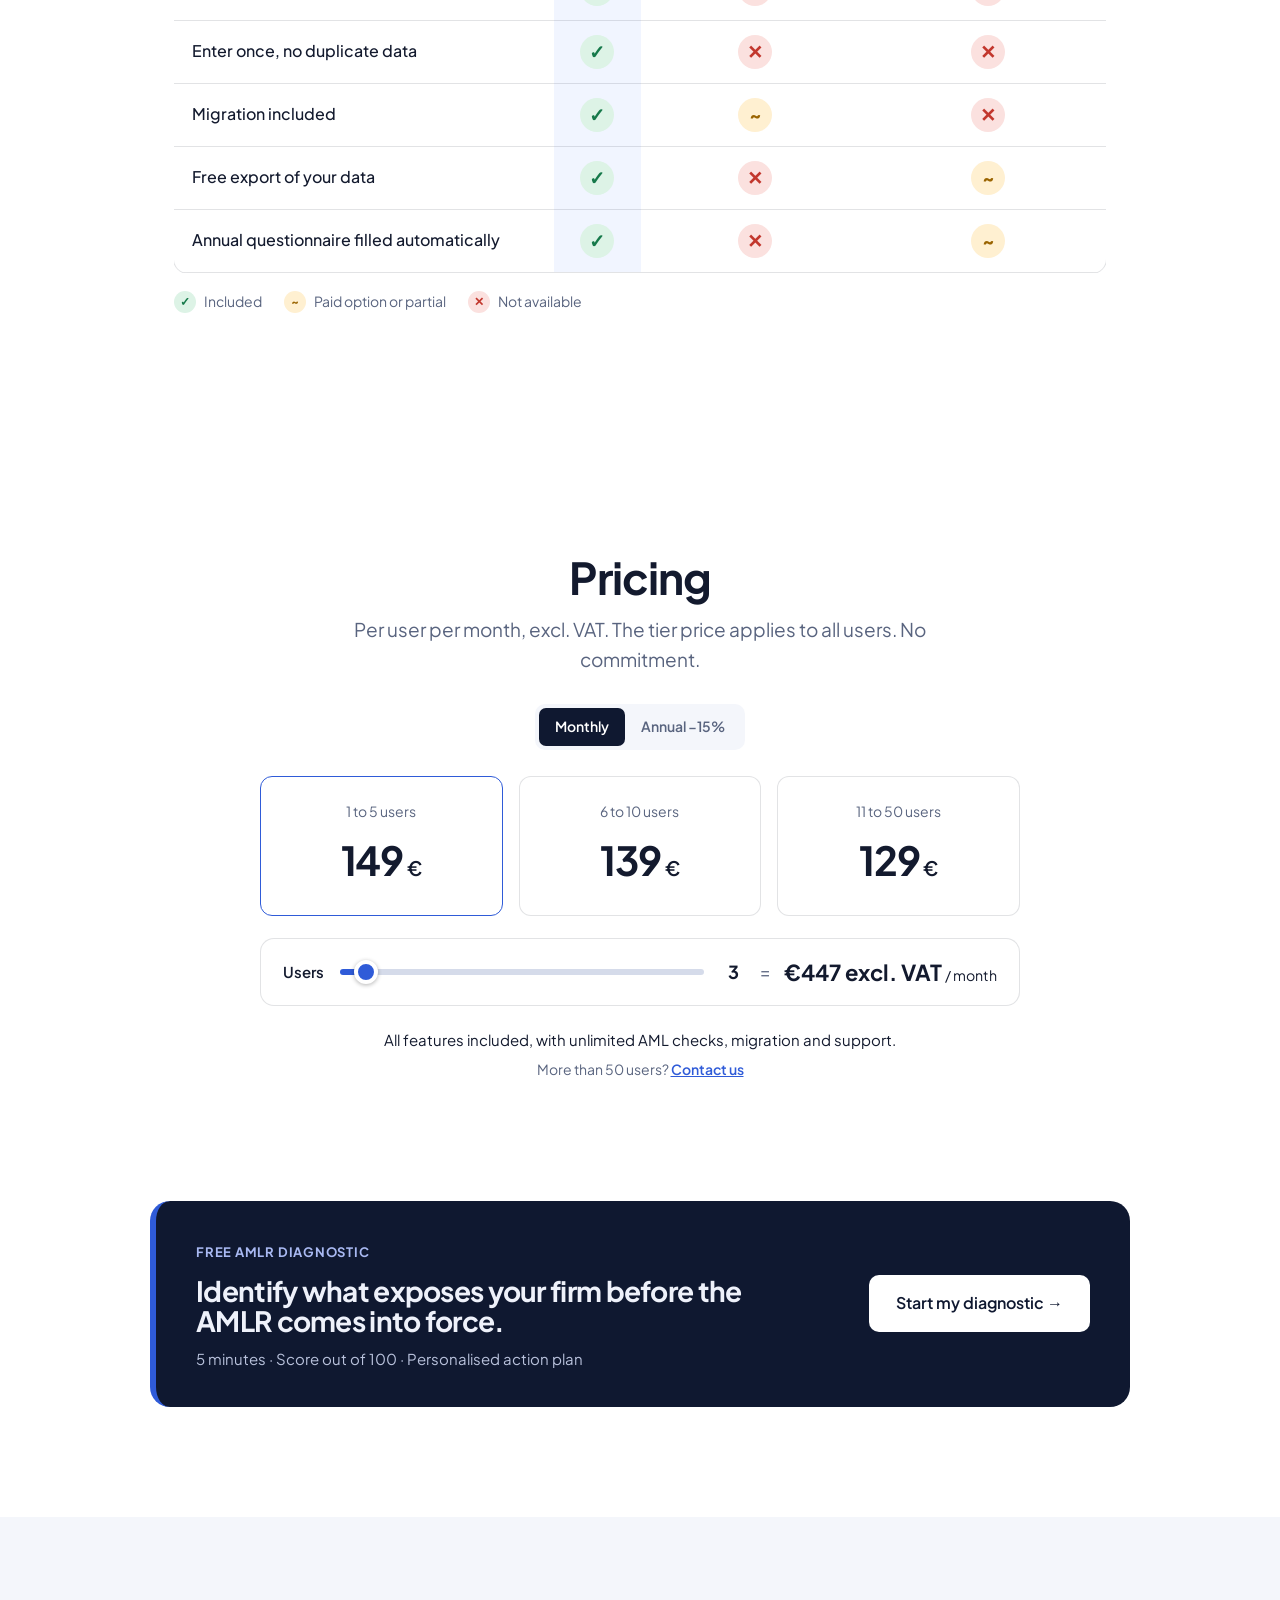
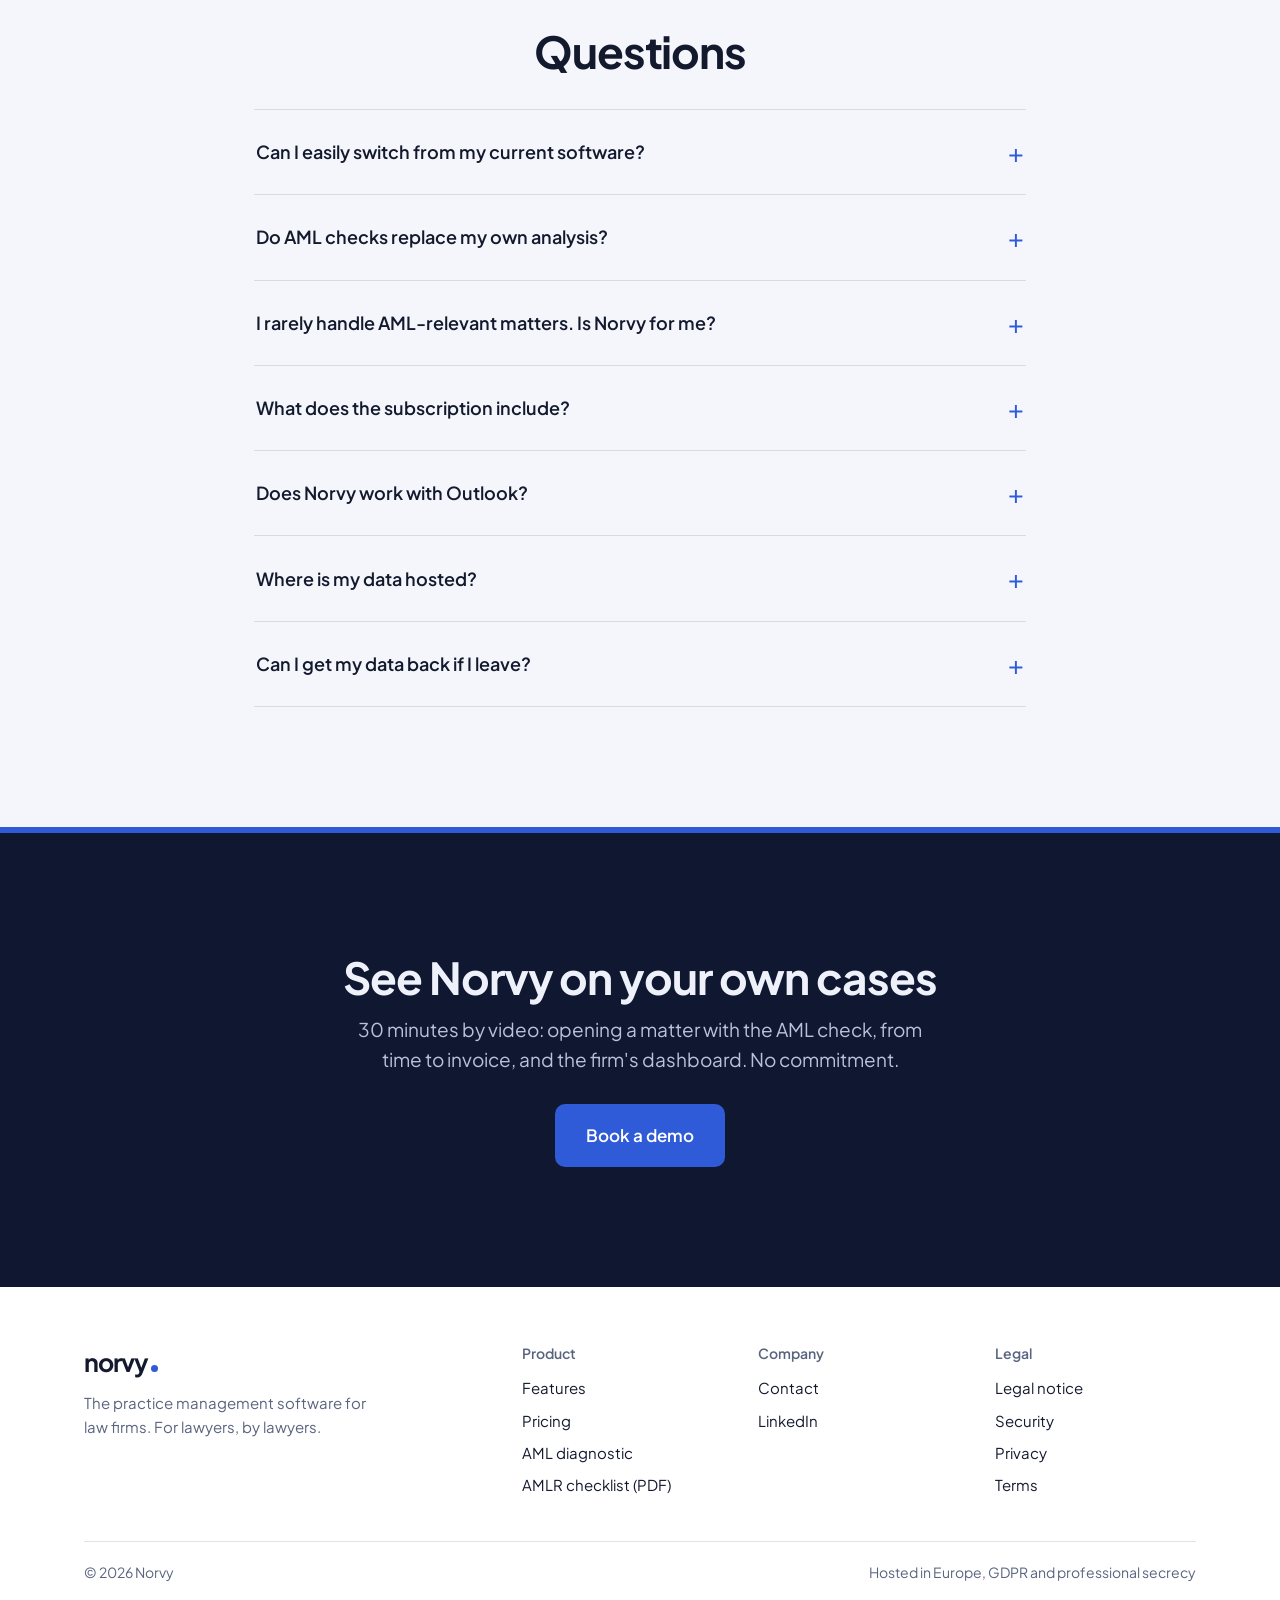
==== commit 7c1cca49: "Accueil : retour du comparatif Norvy / logiciel de gestion habituel / outil AML vendu à part Co-Auth" ====
--- a/index.html
+++ b/index.html
@@ -400,6 +400,7 @@
 .tile .flist li::before{content:"✓";position:absolute;left:0;top:0;color:var(--blue);font-weight:800}
 @media (max-width:980px){.tiles.t3{grid-template-columns:1fr 1fr}}
 @media (max-width:640px){.tiles.t3{grid-template-columns:1fr}}
+@media (max-width:640px){#comparatif .vs{min-width:0;table-layout:fixed;font-size:13px}#comparatif .vs th[scope=row]{width:46%;padding:10px 8px}#comparatif .vs td{padding:10px 2px}#comparatif .vs thead th{font-size:11px;padding:12px 4px;line-height:1.25}#comparatif .vs thead th:first-child{padding-left:8px;width:44%}#comparatif .vs .ic{width:24px;height:24px;font-size:13px}#comparatif .vs .grp th{padding:10px 8px}}
 .secline{display:flex;align-items:center;justify-content:center;flex-wrap:wrap;gap:10px;margin:44px auto 0;font-size:15px;color:var(--muted);text-align:center}
 .secline .ico{width:30px;height:30px;border-radius:8px;background:#E6ECFB;color:var(--blue);display:inline-flex;align-items:center;justify-content:center}
 .secline .ico svg{width:16px;height:16px}
@@ -447,6 +448,7 @@
     <nav class="navlinks" aria-label="Navigation">
       <a href="#fonctionnalites" data-en="Features">Fonctionnalités</a>
       <a href="#pourquoi" data-en="Why Norvy">Pourquoi Norvy</a>
+      <a href="#comparatif" data-en="Compare">Comparatif</a>
       <a href="#tarifs" data-en="Pricing">Tarifs</a>
       <a href="#faq" data-en="FAQ">FAQ</a>
     </nav>
@@ -462,6 +464,7 @@
   <div class="mobmenu" id="mobmenu">
     <a href="#fonctionnalites" data-en="Features">Fonctionnalités</a>
     <a href="#pourquoi" data-en="Why Norvy">Pourquoi Norvy</a>
+    <a href="#comparatif" data-en="Compare">Comparatif</a>
     <a href="#tarifs" data-en="Pricing">Tarifs</a>
     <a href="#faq" data-en="FAQ">FAQ</a>
     <a href="#" onclick="return openCalendly(event)" data-en="Book a demo">Réserver une démonstration</a>
@@ -509,6 +512,49 @@
 <div class="tile"><span class="ico"><svg width="22" height="22" viewBox="0 0 22 22" fill="none" stroke="currentColor" stroke-width="2" stroke-linecap="round" stroke-linejoin="round" aria-hidden="true"><path d="M4 18V10M9 18V5M14 18v-6M19 18V8"/></svg></span><b><span data-en="Running the firm">Pilotage du cabinet</span></b><p data-en="The dashboard shows you where the firm stands, without having to ask.">Le tableau de bord vous montre où en est le cabinet, sans avoir à le demander.</p><ul class="flist"><li data-en="Billable hours, billed and collected">Heures facturables, facturé et encaissé</li><li data-en="AML matters and alerts to handle">Dossiers AML et alertes à traiter</li><li data-en="Annual AML questionnaire prefilled">Questionnaire annuel AML prérempli</li></ul></div>
     </div>
     <p class="secline"><span class="ico"><svg width="22" height="22" viewBox="0 0 22 22" fill="none" stroke="currentColor" stroke-width="2" stroke-linecap="round" stroke-linejoin="round" aria-hidden="true"><rect x="4" y="10" width="14" height="9" rx="2"/><path d="M7 10V7a4 4 0 018 0v3"/></svg></span><span data-en="Data hosted in Europe, encrypted and backed up every day. Never used to train AI.">Données hébergées en Europe, chiffrées et sauvegardées chaque jour. Jamais utilisées pour entraîner une IA.</span> <a href="securite.html" data-en="Security →">Sécurité →</a></p>
+  </div>
+</section>
+
+<section id="comparatif" class="calm">
+  <div class="wrap" style="max-width:980px">
+    <div class="center">
+      <h2 data-en="Compare for yourself">Comparez par vous-même</h2>
+      <p class="sub" data-en="Norvy against the usual practice software and AML tools sold separately.">Norvy face aux logiciels de gestion habituels et aux outils AML vendus à part.</p>
+    </div>
+    <div class="vswrap">
+    <table class="vs">
+      <thead><tr><th scope="col" data-en="Feature">Fonctionnalité</th><th scope="col">Norvy</th><th scope="col" data-en="Usual practice software">Logiciel de gestion habituel</th><th scope="col" data-en="AML tool sold separately">Outil AML vendu à part</th></tr></thead>
+      <tbody>
+        <tr class="grp"><th colspan="4" scope="colgroup" data-en="Running the firm">Gestion du cabinet</th></tr>
+        <tr><th scope="row" data-en="Matters and clients">Dossiers et clients</th><td><span class="ic y" aria-label="Oui">✓</span></td><td><span class="ic y" aria-label="Oui">✓</span></td><td><span class="ic n" aria-label="Non">✕</span></td></tr>
+        <tr><th scope="row" data-en="Company file filled from registers">Fiche société remplie depuis les registres</th><td><span class="ic y" aria-label="Oui">✓</span></td><td><span class="ic n" aria-label="Non">✕</span></td><td><span class="ic p" aria-label="En option ou partiel">~</span></td></tr>
+        <tr><th scope="row" data-en="Time recording and timer">Temps passé et chronomètre</th><td><span class="ic y" aria-label="Oui">✓</span></td><td><span class="ic y" aria-label="Oui">✓</span></td><td><span class="ic n" aria-label="Non">✕</span></td></tr>
+        <tr><th scope="row" data-en="Billing, pro formas and reminders">Facturation, proformas et relances</th><td><span class="ic y" aria-label="Oui">✓</span></td><td><span class="ic y" aria-label="Oui">✓</span></td><td><span class="ic n" aria-label="Non">✕</span></td></tr>
+        <tr><th scope="row" data-en="Fee agreements and e-signature">Conventions d'honoraires et signature électronique</th><td><span class="ic y" aria-label="Oui">✓</span></td><td><span class="ic p" aria-label="En option ou partiel">~</span></td><td><span class="ic n" aria-label="Non">✕</span></td></tr>
+        <tr><th scope="row" data-en="Outlook calendar and tasks">Agenda Outlook et tâches</th><td><span class="ic y" aria-label="Oui">✓</span></td><td><span class="ic y" aria-label="Oui">✓</span></td><td><span class="ic n" aria-label="Non">✕</span></td></tr>
+        <tr><th scope="row" data-en="Conflict-of-interest check">Contrôle des conflits d'intérêts</th><td><span class="ic y" aria-label="Oui">✓</span></td><td><span class="ic p" aria-label="En option ou partiel">~</span></td><td><span class="ic n" aria-label="Non">✕</span></td></tr>
+        <tr><th scope="row" data-en="Firm dashboard">Tableau de bord du cabinet</th><td><span class="ic y" aria-label="Oui">✓</span></td><td><span class="ic y" aria-label="Oui">✓</span></td><td><span class="ic n" aria-label="Non">✕</span></td></tr>
+        <tr class="grp"><th colspan="4" scope="colgroup" data-en="AML/KYC compliance">Conformité AML/KYC</th></tr>
+        <tr><th scope="row" data-en="KYC built into matter opening">KYC intégré à l'ouverture du dossier</th><td><span class="ic y" aria-label="Oui">✓</span></td><td><span class="ic n" aria-label="Non">✕</span></td><td><span class="ic n" aria-label="Non">✕</span></td></tr>
+        <tr><th scope="row" data-en="Due diligence level set per matter">Niveau de vigilance adapté à chaque dossier</th><td><span class="ic y" aria-label="Oui">✓</span></td><td><span class="ic n" aria-label="Non">✕</span></td><td><span class="ic p" aria-label="En option ou partiel">~</span></td></tr>
+        <tr><th scope="row" data-en="Document collection via client link">Collecte des pièces par lien client</th><td><span class="ic y" aria-label="Oui">✓</span></td><td><span class="ic n" aria-label="Non">✕</span></td><td><span class="ic p" aria-label="En option ou partiel">~</span></td></tr>
+        <tr><th scope="row" data-en="Automatic document reading">Lecture automatique des pièces</th><td><span class="ic y" aria-label="Oui">✓</span></td><td><span class="ic n" aria-label="Non">✕</span></td><td><span class="ic p" aria-label="En option ou partiel">~</span></td></tr>
+        <tr><th scope="row" data-en="Beneficial ownership chart">Organigramme des bénéficiaires effectifs</th><td><span class="ic y" aria-label="Oui">✓</span></td><td><span class="ic n" aria-label="Non">✕</span></td><td><span class="ic p" aria-label="En option ou partiel">~</span></td></tr>
+        <tr><th scope="row" data-en="Sanctions, PEP, adverse media screening">Screening sanctions, PPE et médias défavorables</th><td><span class="ic y" aria-label="Oui">✓</span></td><td><span class="ic n" aria-label="Non">✕</span></td><td><span class="ic y" aria-label="Oui">✓</span></td></tr>
+        <tr><th scope="row" data-en="Ongoing monitoring and expiry alerts">Surveillance continue et alertes d'expiration</th><td><span class="ic y" aria-label="Oui">✓</span></td><td><span class="ic n" aria-label="Non">✕</span></td><td><span class="ic p" aria-label="En option ou partiel">~</span></td></tr>
+        <tr><th scope="row" data-en="Unlimited screening, no volume fees">Screening illimité, sans coût au volume</th><td><span class="ic y" aria-label="Oui">✓</span></td><td><span class="ic n" aria-label="Non">✕</span></td><td><span class="ic n" aria-label="Non">✕</span></td></tr>
+        <tr><th scope="row" data-en="Time-stamped evidence file in one click">Dossier de preuves horodaté en un clic</th><td><span class="ic y" aria-label="Oui">✓</span></td><td><span class="ic n" aria-label="Non">✕</span></td><td><span class="ic p" aria-label="En option ou partiel">~</span></td></tr>
+        <tr class="grp"><th colspan="4" scope="colgroup" data-en="Day to day">Au quotidien</th></tr>
+        <tr><th scope="row" data-en="One subscription for everything">Un seul abonnement pour tout</th><td><span class="ic y" aria-label="Oui">✓</span></td><td><span class="ic n" aria-label="Non">✕</span></td><td><span class="ic n" aria-label="Non">✕</span></td></tr>
+        <tr><th scope="row" data-en="Enter once, no duplicate data">Une seule saisie, aucune double donnée</th><td><span class="ic y" aria-label="Oui">✓</span></td><td><span class="ic n" aria-label="Non">✕</span></td><td><span class="ic n" aria-label="Non">✕</span></td></tr>
+        <tr><th scope="row" data-en="Migration included">Migration incluse</th><td><span class="ic y" aria-label="Oui">✓</span></td><td><span class="ic p" aria-label="En option ou partiel">~</span></td><td><span class="ic n" aria-label="Non">✕</span></td></tr>
+        <tr><th scope="row" data-en="Free export of your data">Export libre de vos données</th><td><span class="ic y" aria-label="Oui">✓</span></td><td><span class="ic n" aria-label="Non">✕</span></td><td><span class="ic p" aria-label="En option ou partiel">~</span></td></tr>
+        <tr><th scope="row" data-en="Annual questionnaire filled automatically">Questionnaire annuel rempli automatiquement</th><td><span class="ic y" aria-label="Oui">✓</span></td><td><span class="ic n" aria-label="Non">✕</span></td><td><span class="ic p" aria-label="En option ou partiel">~</span></td></tr>
+      </tbody>
+    </table>
+    </div>
+    <div class="legend"><span><span class="ic y" aria-label="Oui">✓</span><span data-en="Included">Inclus</span></span><span><span class="ic p" aria-label="En option ou partiel">~</span><span data-en="Paid option or partial">En option payante ou partiel</span></span><span><span class="ic n" aria-label="Non">✕</span><span data-en="Not available">Non disponible</span></span></div>
+
   </div>
 </section>
 
